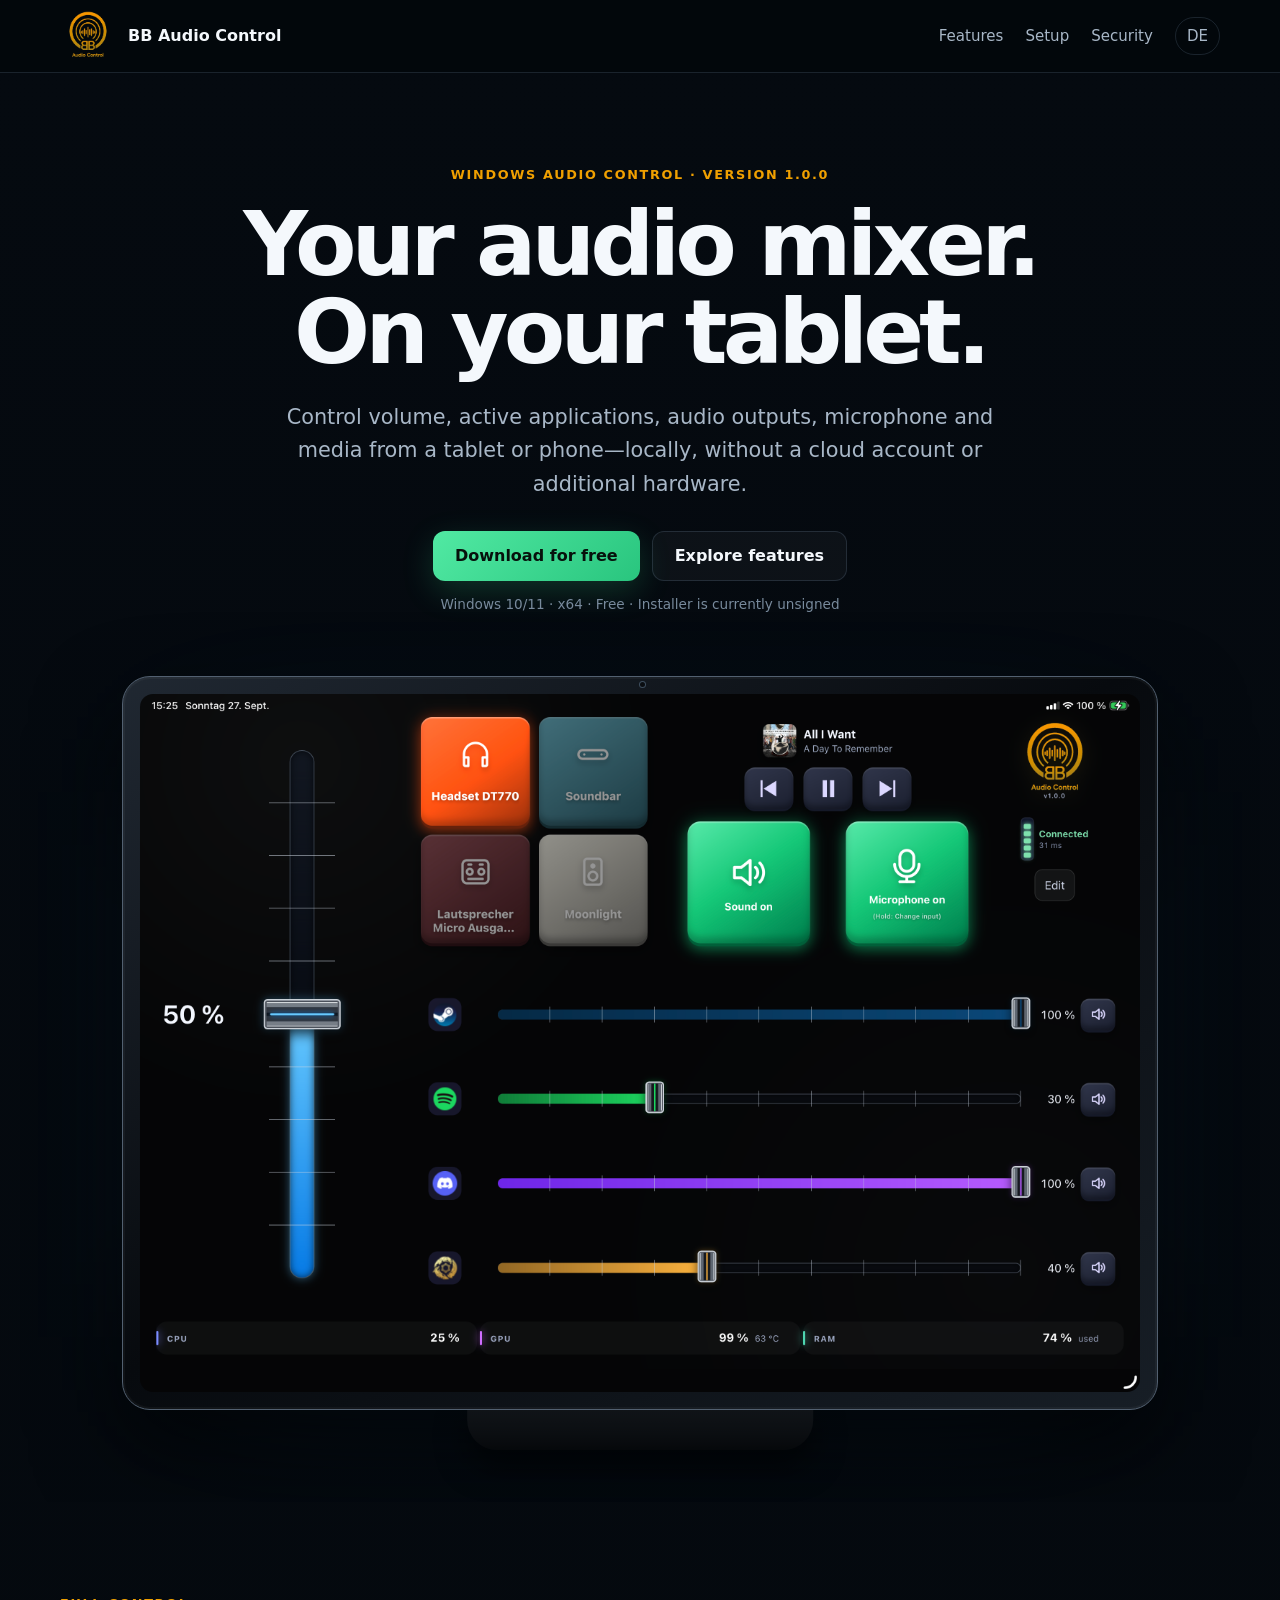
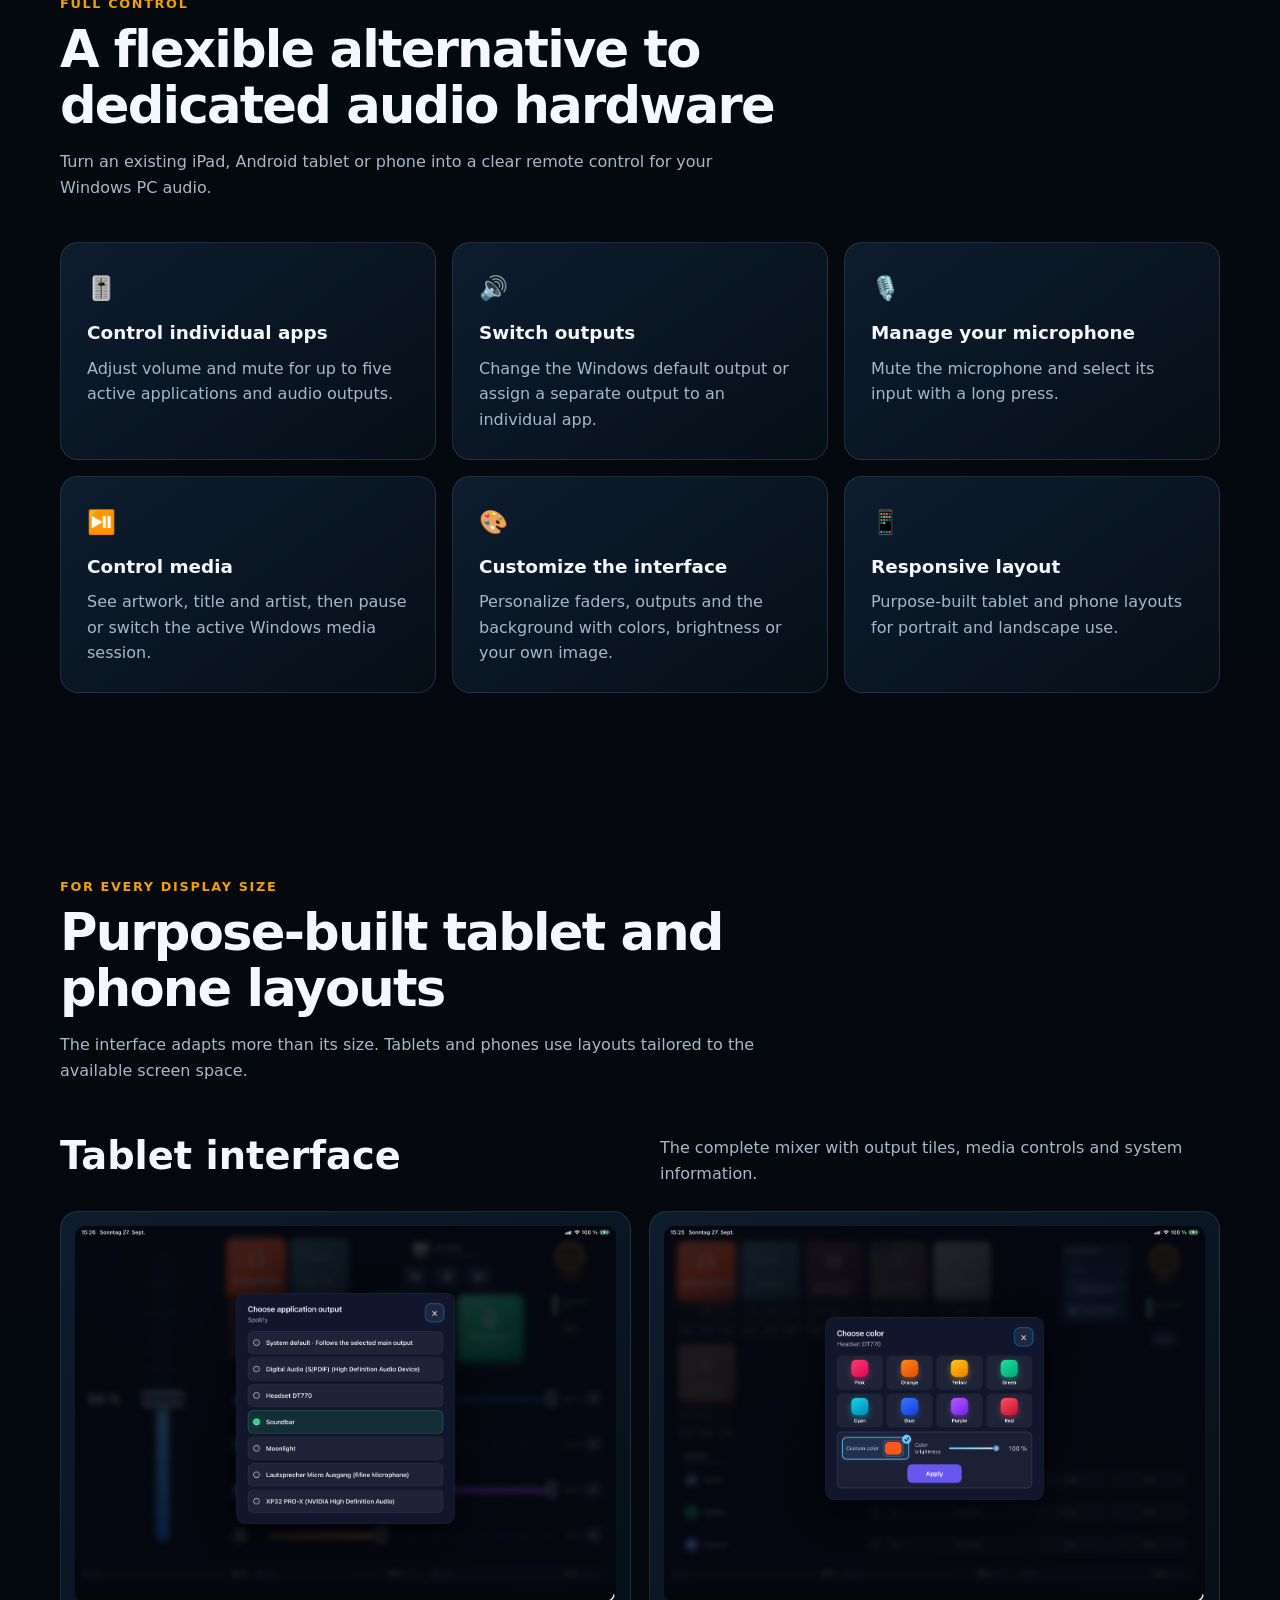
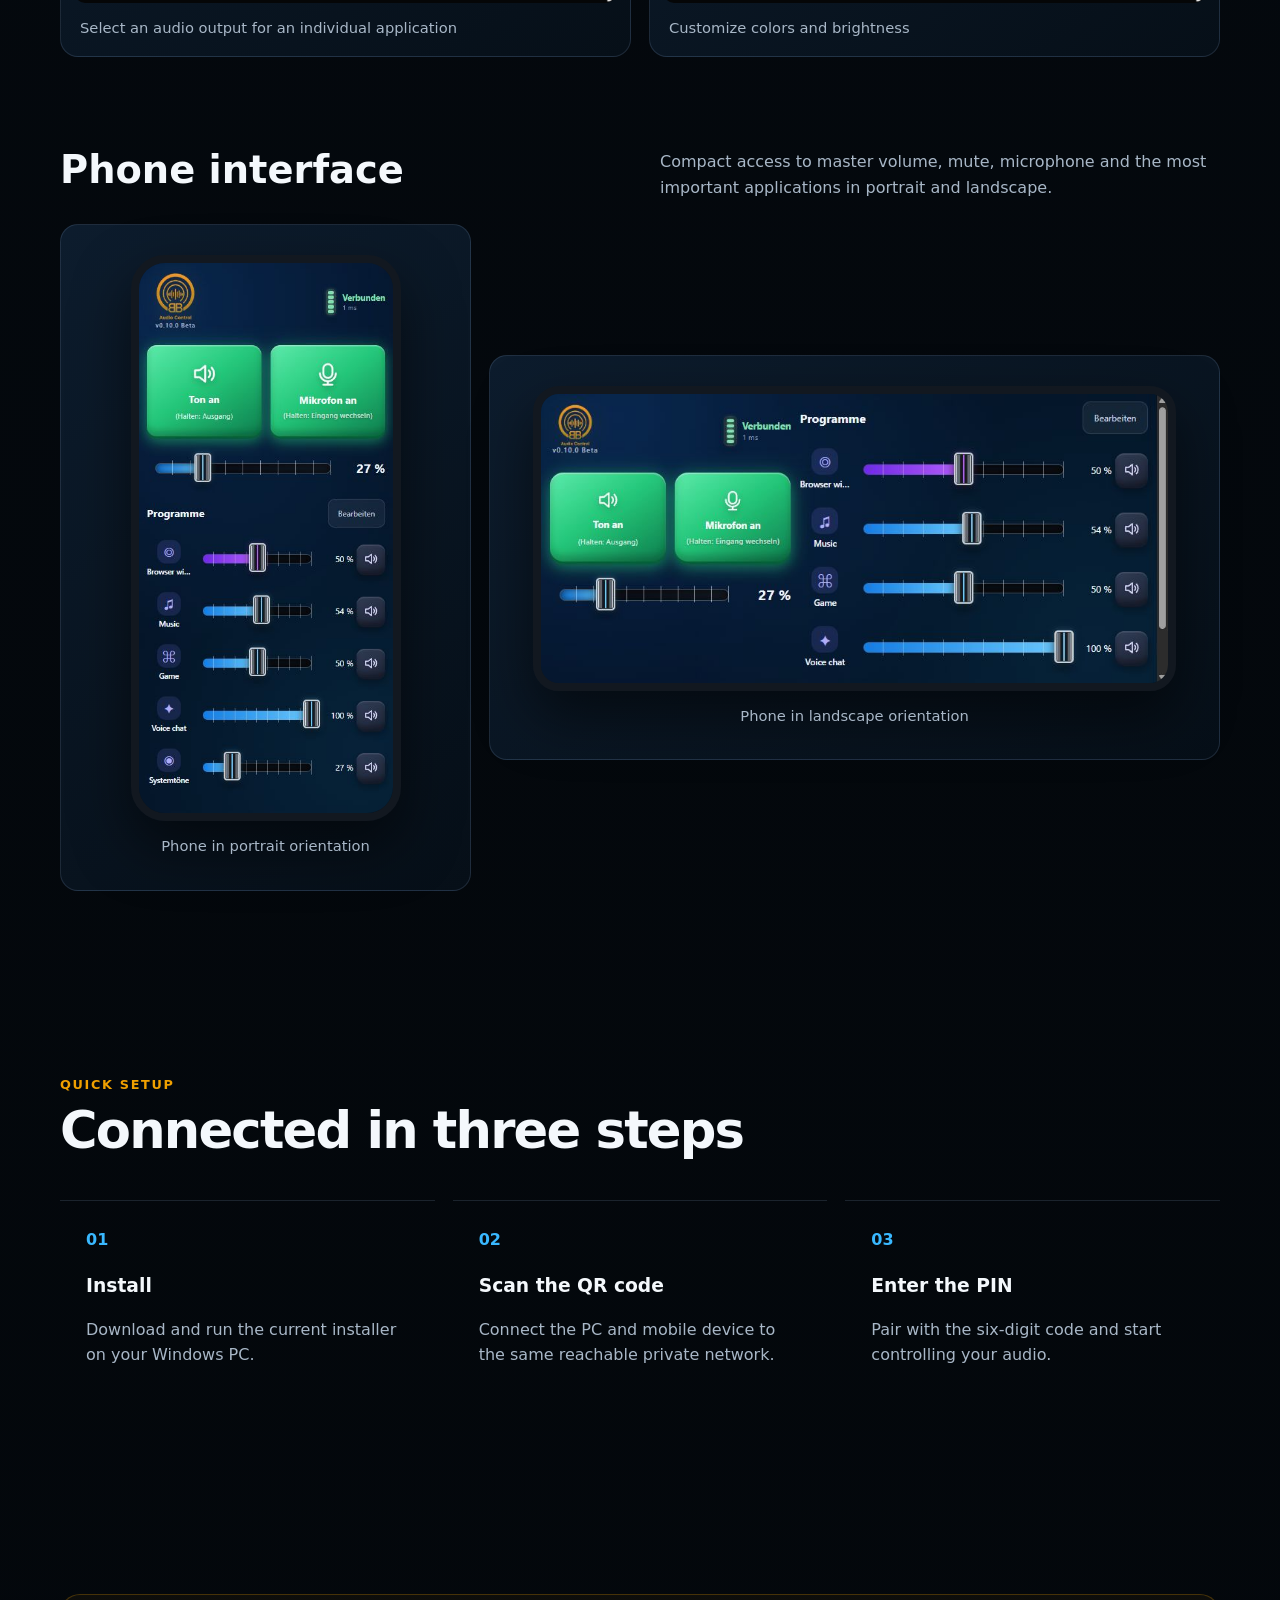
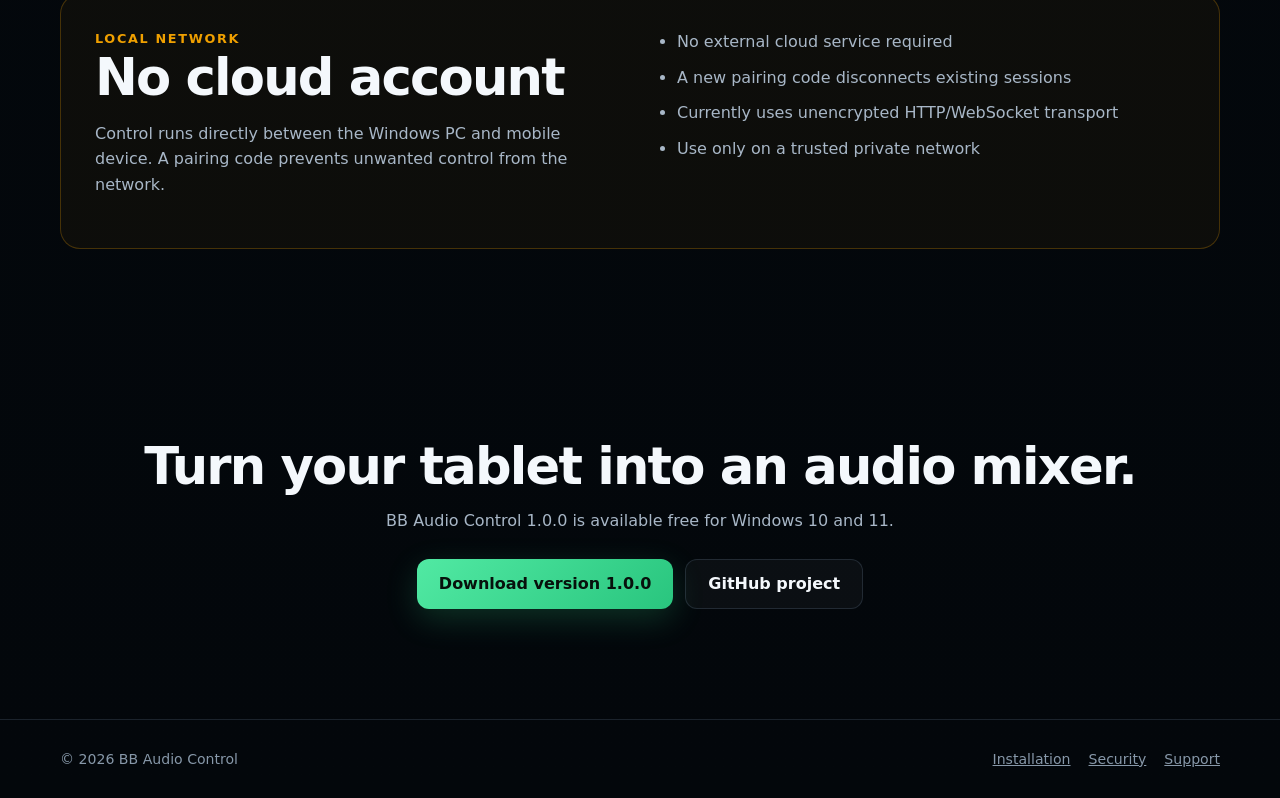
==== docs/en/index.html @ 9d0d14d2 "Add files via upload" ====
<!doctype html>
<html lang="en">
<head>
  <meta charset="utf-8"><meta name="viewport" content="width=device-width, initial-scale=1">
  <title>BB Audio Control – Windows Audio Mixer for Tablet & Phone</title>
  <meta name="description" content="Turn a tablet or phone into a local Windows audio mixer. Control volume, apps, outputs, microphone and media without a cloud account.">
  <meta name="theme-color" content="#03070b"><link rel="canonical" href="https://macson17.github.io/BB-Audio-Control/en/">
  <link rel="alternate" hreflang="de" href="https://macson17.github.io/BB-Audio-Control/"><link rel="alternate" hreflang="en" href="https://macson17.github.io/BB-Audio-Control/en/">
  <link rel="stylesheet" href="../styles.css"><link rel="icon" href="../assets/logo.png">
  <meta property="og:title" content="BB Audio Control"><meta property="og:description" content="Your Windows audio mixer on a tablet or phone."><meta property="og:type" content="website"><meta property="og:url" content="https://macson17.github.io/BB-Audio-Control/en/"><meta property="og:image" content="https://macson17.github.io/BB-Audio-Control/assets/dashboard.png">
  <script type="application/ld+json">{"@context":"https://schema.org","@type":"SoftwareApplication","name":"BB Audio Control","applicationCategory":"MultimediaApplication","operatingSystem":"Windows 10, Windows 11","softwareVersion":"1.0.0","downloadUrl":"https://github.com/macson17/BB-Audio-Control/releases/tag/v1.0.0","description":"Local Windows audio mixer for tablets and smartphones.","offers":{"@type":"Offer","price":"0","priceCurrency":"EUR"}}</script>
</head>
<body>
  <header class="site-header"><div class="wrap nav"><a class="brand" href="#top"><img src="../assets/logo.png" alt=""><span>BB Audio Control</span></a><nav class="nav-links" aria-label="Main navigation"><a href="#features">Features</a><a href="#start">Setup</a><a href="#security">Security</a><a href="../" class="language" lang="de">DE</a></nav></div></header>
  <main id="top">
    <section class="hero"><div class="wrap"><div class="eyebrow">Windows Audio Control · Version 1.0.0</div><h1>Your audio mixer. On your tablet.</h1><p class="lead">Control volume, active applications, audio outputs, microphone and media from a tablet or phone—locally, without a cloud account or additional hardware.</p><div class="actions"><a class="button button-primary" href="https://github.com/macson17/BB-Audio-Control/releases/tag/v1.0.0">Download for free</a><a class="button button-secondary" href="#features">Explore features</a></div><p class="microcopy">Windows 10/11 · x64 · Free · Installer is currently unsigned</p><div class="hero-shot"><div class="tablet-frame"><img src="../assets/dashboard.png" alt="BB Audio Control dashboard on a tablet" width="2778" height="1940"></div><div class="tablet-stand" aria-hidden="true"></div></div></div></section>
    <section class="section" id="features"><div class="wrap"><div class="section-head"><div class="eyebrow">Full control</div><h2>A flexible alternative to dedicated audio hardware</h2><p>Turn an existing iPad, Android tablet or phone into a clear remote control for your Windows PC audio.</p></div><div class="grid">
      <article class="card"><div class="icon">🎚️</div><h3>Control individual apps</h3><p>Adjust volume and mute for up to five active applications and audio outputs.</p></article><article class="card"><div class="icon">🔊</div><h3>Switch outputs</h3><p>Change the Windows default output or assign a separate output to an individual app.</p></article><article class="card"><div class="icon">🎙️</div><h3>Manage your microphone</h3><p>Mute the microphone and select its input with a long press.</p></article><article class="card"><div class="icon">⏯️</div><h3>Control media</h3><p>See artwork, title and artist, then pause or switch the active Windows media session.</p></article><article class="card"><div class="icon">🎨</div><h3>Customize the interface</h3><p>Personalize faders, outputs and the background with colors, brightness or your own image.</p></article><article class="card"><div class="icon">📱</div><h3>Responsive layout</h3><p>Purpose-built tablet and phone layouts for portrait and landscape use.</p></article>
    </div></div></section>
    <section class="section" id="views"><div class="wrap"><div class="section-head"><div class="eyebrow">For every display size</div><h2>Purpose-built tablet and phone layouts</h2><p>The interface adapts more than its size. Tablets and phones use layouts tailored to the available screen space.</p></div><div class="device-section"><div class="device-heading"><h3>Tablet interface</h3><p>The complete mixer with output tiles, media controls and system information.</p></div><div class="device-gallery"><figure class="device-card"><img src="../assets/app-output.png" alt="Select an application audio output in the tablet interface" loading="lazy"><figcaption>Select an audio output for an individual application</figcaption></figure><figure class="device-card"><img src="../assets/color-picker.png" alt="Customize colors in the tablet interface" loading="lazy"><figcaption>Customize colors and brightness</figcaption></figure></div></div><div class="device-section"><div class="device-heading"><h3>Phone interface</h3><p>Compact access to master volume, mute, microphone and the most important applications in portrait and landscape.</p></div><div class="device-gallery phone-gallery"><figure class="device-card phone-device"><img src="../assets/phone.png" alt="BB Audio Control on a phone in portrait orientation" loading="lazy"><figcaption>Phone in portrait orientation</figcaption></figure><figure class="device-card phone-device landscape"><img src="../assets/phone-landscape.png" alt="BB Audio Control on a phone in landscape orientation" loading="lazy"><figcaption>Phone in landscape orientation</figcaption></figure></div></div></div></section>
    <section class="section" id="start"><div class="wrap"><div class="section-head"><div class="eyebrow">Quick setup</div><h2>Connected in three steps</h2></div><div class="steps"><article class="step"><h3>Install</h3><p>Download and run the current installer on your Windows PC.</p></article><article class="step"><h3>Scan the QR code</h3><p>Connect the PC and mobile device to the same reachable private network.</p></article><article class="step"><h3>Enter the PIN</h3><p>Pair with the six-digit code and start controlling your audio.</p></article></div></div></section>
    <section class="section" id="security"><div class="wrap security"><div><div class="eyebrow">Local network</div><h2>No cloud account</h2><p>Control runs directly between the Windows PC and mobile device. A pairing code prevents unwanted control from the network.</p></div><ul><li>No external cloud service required</li><li>A new pairing code disconnects existing sessions</li><li>Currently uses unencrypted HTTP/WebSocket transport</li><li>Use only on a trusted private network</li></ul></div></section>
    <section class="cta"><div class="wrap"><h2>Turn your tablet into an audio mixer.</h2><p>BB Audio Control 1.0.0 is available free for Windows 10 and 11.</p><div class="actions"><a class="button button-primary" href="https://github.com/macson17/BB-Audio-Control/releases/tag/v1.0.0">Download version 1.0.0</a><a class="button button-secondary" href="https://github.com/macson17/BB-Audio-Control">GitHub project</a></div></div></section>
  </main>
  <footer><div class="wrap footer-row"><span>© 2026 BB Audio Control</span><div class="footer-links"><a href="https://github.com/macson17/BB-Audio-Control/blob/main/README-Installation.md">Installation</a><a href="https://github.com/macson17/BB-Audio-Control/blob/main/SECURITY.md">Security</a><a href="https://github.com/macson17/BB-Audio-Control/issues">Support</a></div></div></footer>
</body></html>
---- docs/styles.css ----
:root {
  color-scheme: dark;
  --bg: #03070b;
  --surface: #09131f;
  --surface-2: #0d1b2c;
  --line: rgba(148, 181, 214, .16);
  --text: #f4f8fc;
  --muted: #a8b7c7;
  --gold: #f0a000;
  --blue: #39b8ff;
  --green: #35d88c;
  --max: 1160px;
}

* { box-sizing: border-box; }
html { scroll-behavior: smooth; }
body {
  margin: 0;
  font-family: Inter, ui-sans-serif, system-ui, -apple-system, BlinkMacSystemFont, "Segoe UI", sans-serif;
  background:
    radial-gradient(circle at 50% -10%, rgba(24, 112, 178, .22), transparent 38rem),
    linear-gradient(180deg, #050a10 0%, var(--bg) 100%);
  color: var(--text);
  line-height: 1.6;
}
a { color: inherit; }
img { display: block; max-width: 100%; }
.wrap { width: min(var(--max), calc(100% - 40px)); margin: auto; }

.site-header {
  position: sticky;
  top: 0;
  z-index: 10;
  border-bottom: 1px solid var(--line);
  background: rgba(3, 7, 11, .86);
  backdrop-filter: blur(18px);
}
.nav { min-height: 72px; display: flex; align-items: center; justify-content: space-between; gap: 24px; }
.brand { display: inline-flex; align-items: center; gap: 12px; text-decoration: none; font-weight: 800; }
.brand img { width: 56px; height: 56px; object-fit: contain; }
.nav-links { display: flex; align-items: center; gap: 22px; }
.nav-links a { color: var(--muted); text-decoration: none; font-size: .94rem; }
.nav-links a:hover { color: var(--text); }
.language { border: 1px solid var(--line); border-radius: 999px; padding: 6px 11px; }

.hero { padding: 92px 0 48px; text-align: center; overflow: hidden; }
.eyebrow { color: var(--gold); font-size: .8rem; font-weight: 800; letter-spacing: .13em; text-transform: uppercase; }
h1 { max-width: 900px; margin: 16px auto; font-size: clamp(2.7rem, 7vw, 5.8rem); line-height: .98; letter-spacing: -.055em; }
.lead { max-width: 760px; margin: 24px auto 30px; color: var(--muted); font-size: clamp(1.08rem, 2vw, 1.3rem); }
.actions { display: flex; justify-content: center; flex-wrap: wrap; gap: 12px; }
.button { display: inline-flex; align-items: center; justify-content: center; min-height: 50px; padding: 0 22px; border-radius: 12px; text-decoration: none; font-weight: 750; }
.button-primary { color: #07110c; background: linear-gradient(135deg, #51e9a3, #29c57e); box-shadow: 0 10px 32px rgba(53, 216, 140, .2); }
.button-secondary { border: 1px solid var(--line); background: rgba(255,255,255,.035); }
.microcopy { margin: 13px 0 0; color: #788a9c; font-size: .85rem; }

.hero-shot { position: relative; margin: 60px auto 0; max-width: 1080px; padding: 0 22px 44px; }
.hero-shot::before { content: ""; position: absolute; inset: 15% 10%; background: rgba(32, 157, 255, .24); filter: blur(80px); }
.tablet-frame {
  position: relative;
  z-index: 1;
  padding: 17px;
  border: 1px solid #526070;
  border-radius: 28px;
  background: linear-gradient(145deg, #202832, #070a0e 48%, #171e26);
  box-shadow: 0 38px 85px rgba(0,0,0,.62), inset 0 0 0 2px rgba(255,255,255,.035);
}
.tablet-frame::before {
  content: "";
  position: absolute;
  top: 5px;
  left: 50%;
  width: 5px;
  height: 5px;
  border-radius: 50%;
  background: #0a0d11;
  box-shadow: 0 0 0 1px rgba(104,130,155,.5);
}
.tablet-frame img { width: 100%; height: auto; border-radius: 13px; }
.tablet-stand {
  position: absolute;
  z-index: 0;
  left: 50%;
  bottom: 4px;
  width: 32%;
  height: 48px;
  transform: translateX(-50%);
  border-radius: 8px 8px 30px 30px;
  background: linear-gradient(180deg, #252d36, #090c10);
  box-shadow: 0 18px 30px rgba(0,0,0,.5);
}

.section { padding: 92px 0; }
.section-head { max-width: 720px; margin-bottom: 42px; }
h2 { margin: 8px 0 14px; font-size: clamp(2rem, 4vw, 3.3rem); line-height: 1.08; letter-spacing: -.035em; }
.section-head p, .card p, .security p, .steps p { color: var(--muted); }
.grid { display: grid; grid-template-columns: repeat(3, 1fr); gap: 16px; }
.card { padding: 26px; border: 1px solid var(--line); border-radius: 18px; background: linear-gradient(145deg, rgba(15,32,52,.85), rgba(7,16,26,.88)); }
.card h3 { margin: 12px 0 8px; font-size: 1.15rem; }
.card p { margin: 0; }
.icon { font-size: 1.45rem; }

.device-section + .device-section { margin-top: 82px; }
.device-heading { display: flex; align-items: end; justify-content: space-between; gap: 24px; margin-bottom: 24px; }
.device-heading h3 { margin: 0; font-size: clamp(1.6rem, 3vw, 2.4rem); }
.device-heading p { max-width: 560px; margin: 0; color: var(--muted); }
.device-gallery { display: grid; grid-template-columns: repeat(2, 1fr); gap: 18px; }
.device-card { margin: 0; padding: 14px; border: 1px solid var(--line); border-radius: 18px; background: linear-gradient(145deg, rgba(15,32,52,.85), rgba(7,16,26,.88)); }
.device-card img { width: 100%; height: auto; border-radius: 10px; }
.device-card figcaption { padding: 13px 5px 2px; color: var(--muted); font-size: .92rem; }
.phone-gallery { grid-template-columns: .72fr 1.28fr; align-items: center; }
.phone-device { display: grid; place-items: center; min-height: 500px; padding: 30px; }
.phone-device img { width: min(270px, 82%); border: 8px solid #121820; border-radius: 34px; box-shadow: 0 25px 55px rgba(0,0,0,.5); }
.phone-device.landscape { min-height: 330px; }
.phone-device.landscape img { width: min(690px, 96%); border-radius: 26px; }

.steps { counter-reset: steps; display: grid; grid-template-columns: repeat(3,1fr); gap: 18px; }
.step { counter-increment: steps; padding: 26px; border-top: 1px solid var(--line); }
.step::before { content: "0" counter(steps); display: block; color: var(--blue); font-weight: 800; margin-bottom: 18px; }
.step h3 { margin: 0 0 8px; }

.security { display: grid; grid-template-columns: 1fr 1fr; gap: 34px; padding: 34px; border: 1px solid rgba(240,160,0,.25); border-radius: 20px; background: rgba(240,160,0,.045); }
.security h2 { margin-top: 0; }
.security ul { margin: 0; padding-left: 20px; color: var(--muted); }
.security li + li { margin-top: 10px; }

.cta { text-align: center; padding: 90px 0 110px; }
.cta p { color: var(--muted); margin: 0 auto 25px; }
footer { border-top: 1px solid var(--line); padding: 28px 0; color: #8798a9; font-size: .88rem; }
.footer-row { display: flex; justify-content: space-between; gap: 20px; flex-wrap: wrap; }
.footer-links { display: flex; gap: 18px; flex-wrap: wrap; }

@media (max-width: 820px) {
  .nav-links a:not(.language) { display: none; }
  .hero { padding-top: 65px; }
  .grid { grid-template-columns: 1fr 1fr; }
  .device-heading { align-items: start; flex-direction: column; }
  .device-gallery, .phone-gallery { grid-template-columns: 1fr; }
  .phone-device { min-height: auto; }
  .steps, .security { grid-template-columns: 1fr; }
}
@media (max-width: 560px) {
  .wrap { width: min(100% - 24px, var(--max)); }
  .brand span { display: none; }
  h1 { font-size: clamp(2.5rem, 14vw, 4rem); }
  .hero { padding-top: 52px; }
  .hero-shot { margin-top: 42px; }
  .hero-shot { padding-inline: 0; }
  .tablet-frame { padding: 8px; border-radius: 15px; }
  .tablet-frame img { border-radius: 7px; }
  .tablet-stand { height: 32px; }
  .section { padding: 68px 0; }
  .grid { grid-template-columns: 1fr; }
  .security { padding: 24px; }
}
@media (prefers-reduced-motion: reduce) { html { scroll-behavior: auto; } }
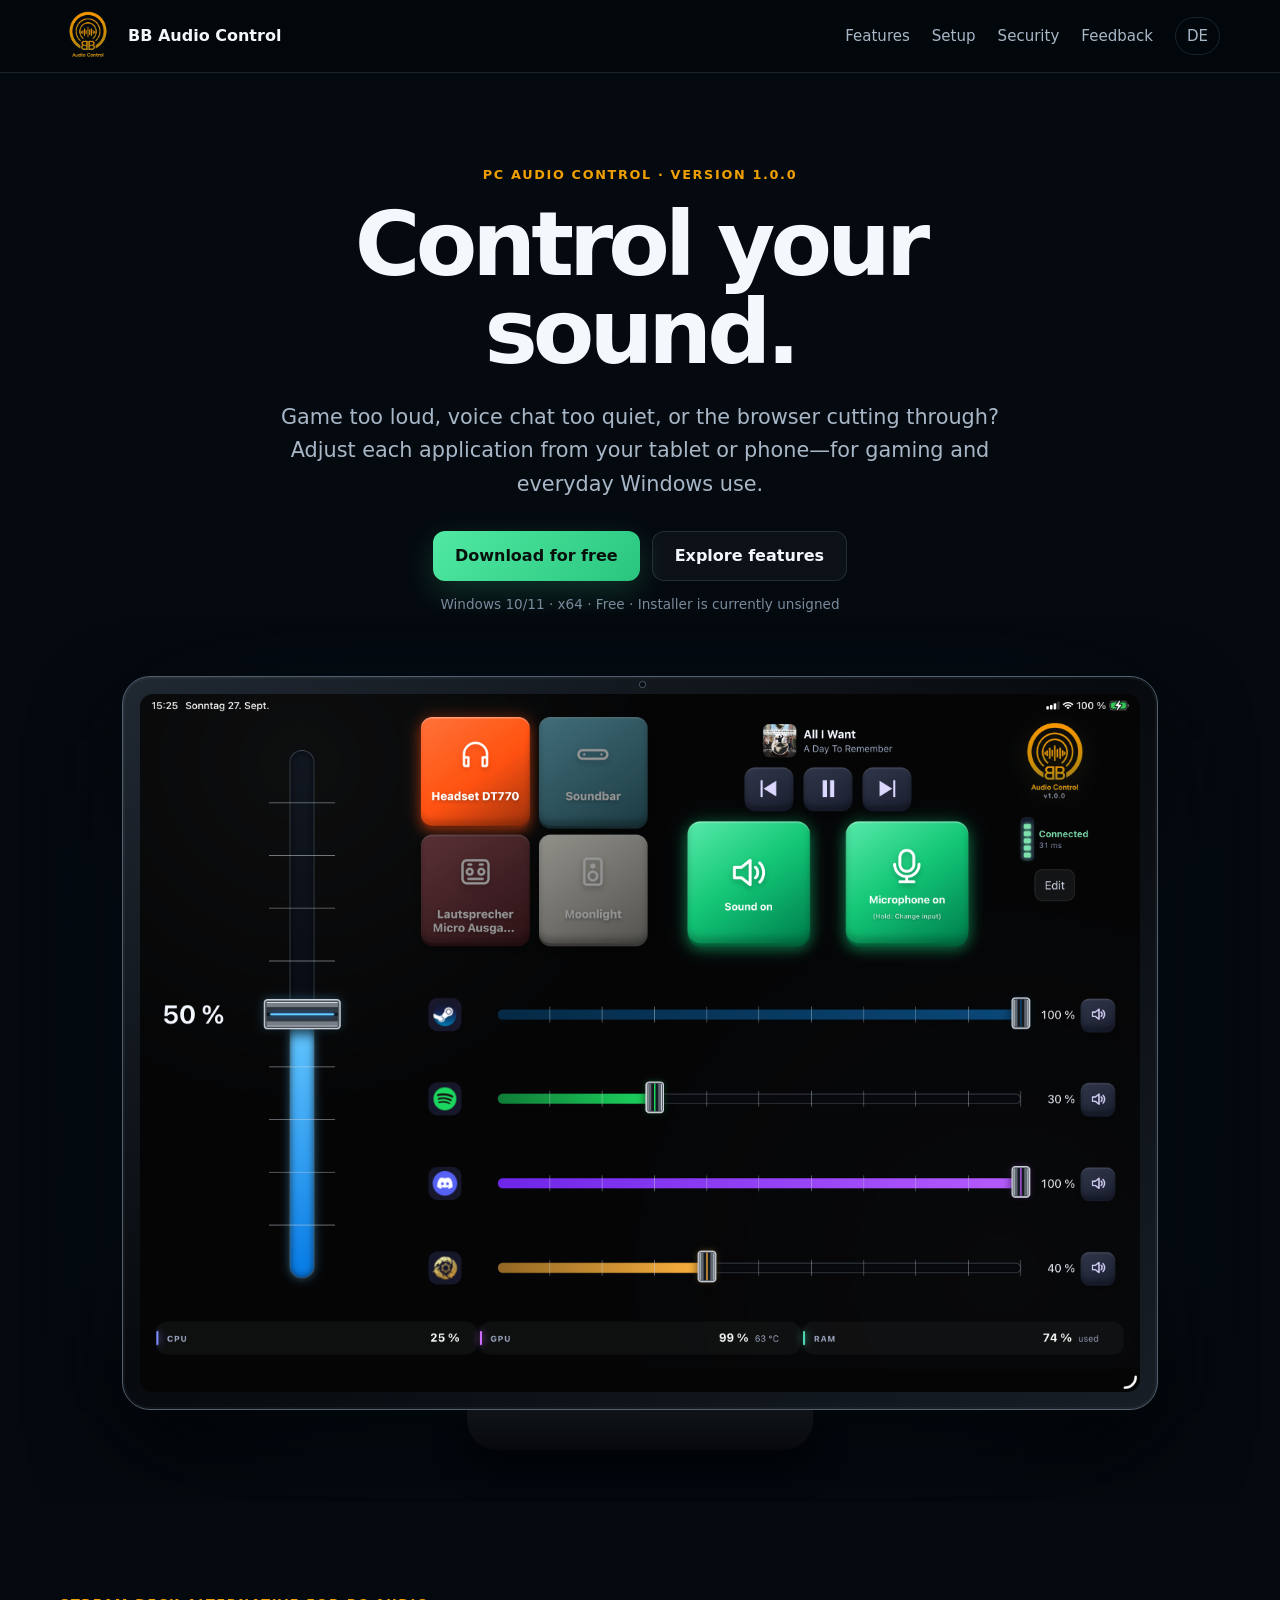
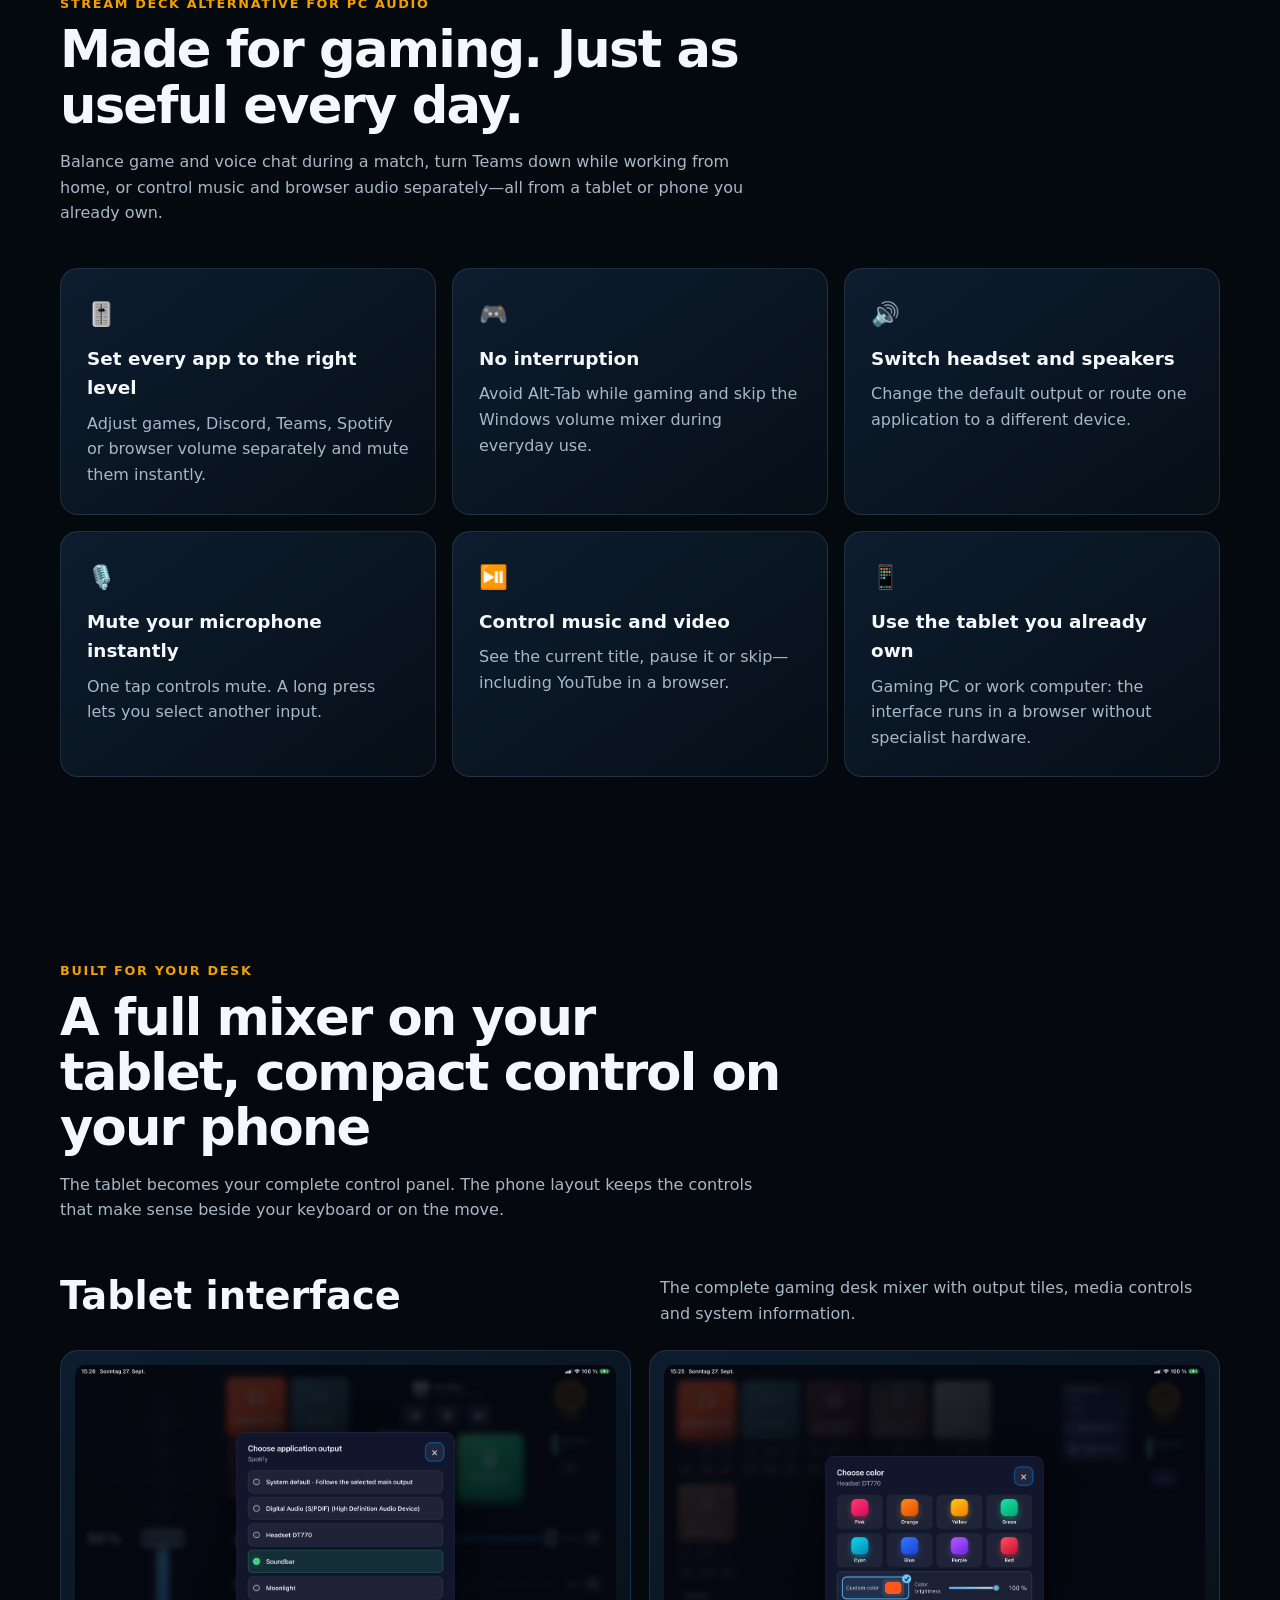
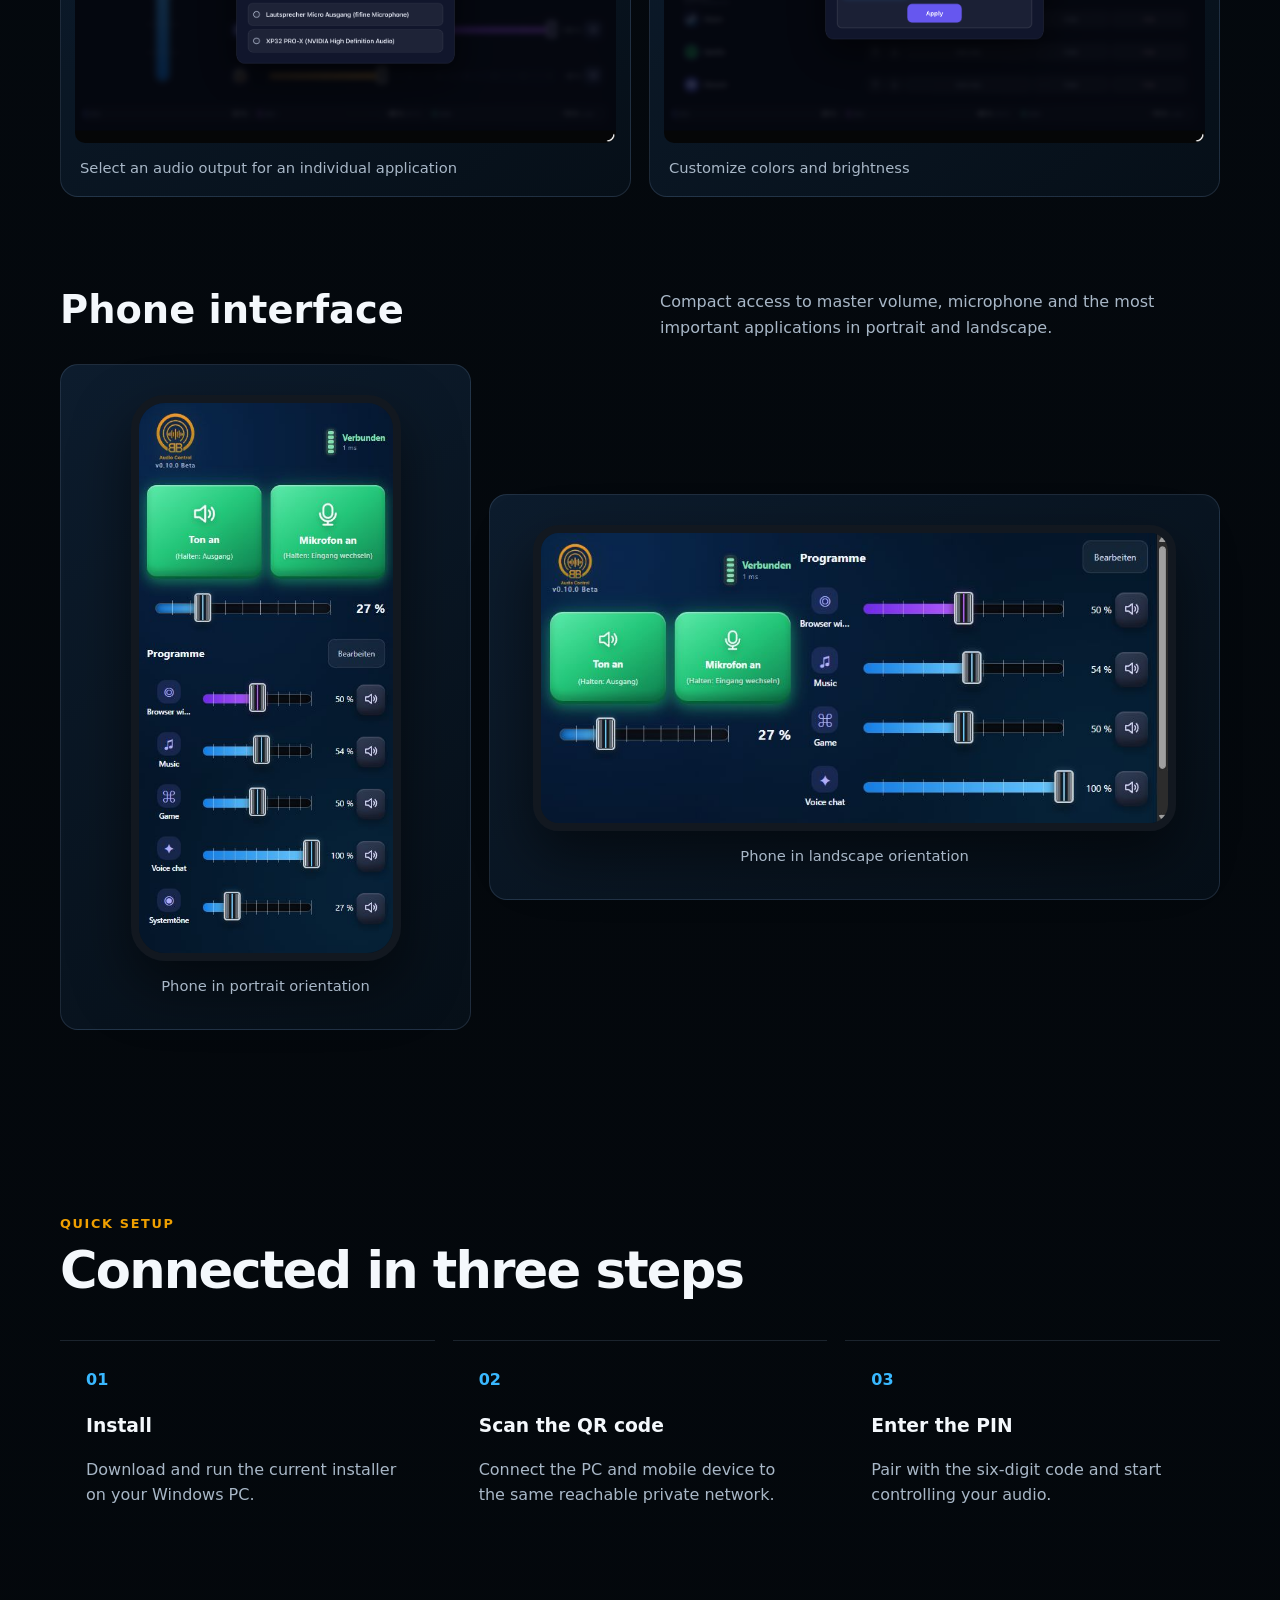
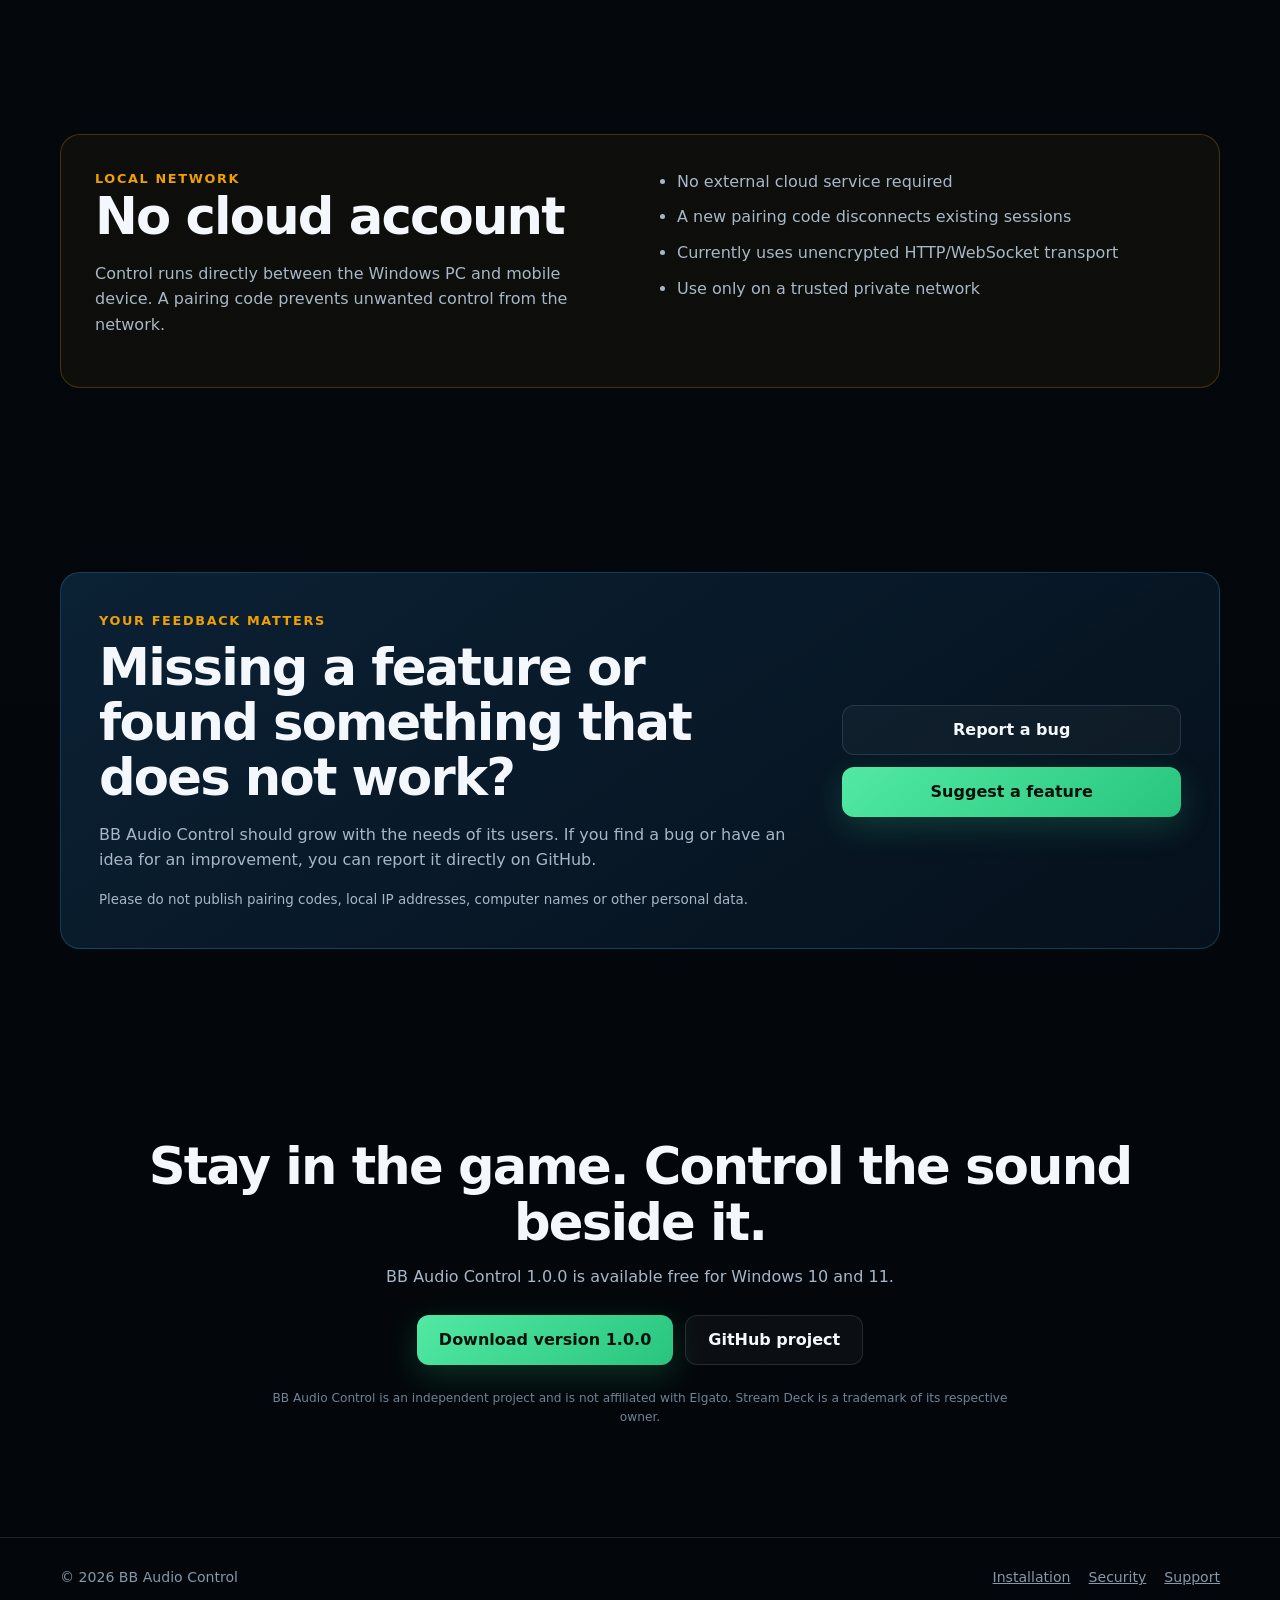
==== commit 189f887e: "Add files via upload" ====
--- a/docs/en/index.html
+++ b/docs/en/index.html
@@ -2,25 +2,27 @@
 <html lang="en">
 <head>
   <meta charset="utf-8"><meta name="viewport" content="width=device-width, initial-scale=1">
-  <title>BB Audio Control – Windows Audio Mixer for Tablet & Phone</title>
-  <meta name="description" content="Turn a tablet or phone into a local Windows audio mixer. Control volume, apps, outputs, microphone and media without a cloud account.">
+  <title>BB Audio Control – Stream Deck Alternative for PC Audio</title>
+  <meta name="description" content="Control apps, games, voice chat, music and browser audio from a tablet or phone—a Stream Deck alternative for gaming and everyday Windows use.">
   <meta name="theme-color" content="#03070b"><link rel="canonical" href="https://macson17.github.io/BB-Audio-Control/en/">
   <link rel="alternate" hreflang="de" href="https://macson17.github.io/BB-Audio-Control/"><link rel="alternate" hreflang="en" href="https://macson17.github.io/BB-Audio-Control/en/">
   <link rel="stylesheet" href="../styles.css"><link rel="icon" href="../assets/logo.png">
-  <meta property="og:title" content="BB Audio Control"><meta property="og:description" content="Your Windows audio mixer on a tablet or phone."><meta property="og:type" content="website"><meta property="og:url" content="https://macson17.github.io/BB-Audio-Control/en/"><meta property="og:image" content="https://macson17.github.io/BB-Audio-Control/assets/dashboard.png">
+  <meta property="og:title" content="BB Audio Control"><meta property="og:description" content="A Stream Deck alternative for PC audio—useful for gaming, working from home and everyday Windows use."><meta property="og:type" content="website"><meta property="og:url" content="https://macson17.github.io/BB-Audio-Control/en/"><meta property="og:image" content="https://macson17.github.io/BB-Audio-Control/assets/dashboard.png">
   <script type="application/ld+json">{"@context":"https://schema.org","@type":"SoftwareApplication","name":"BB Audio Control","applicationCategory":"MultimediaApplication","operatingSystem":"Windows 10, Windows 11","softwareVersion":"1.0.0","downloadUrl":"https://github.com/macson17/BB-Audio-Control/releases/tag/v1.0.0","description":"Local Windows audio mixer for tablets and smartphones.","offers":{"@type":"Offer","price":"0","priceCurrency":"EUR"}}</script>
 </head>
 <body>
-  <header class="site-header"><div class="wrap nav"><a class="brand" href="#top"><img src="../assets/logo.png" alt=""><span>BB Audio Control</span></a><nav class="nav-links" aria-label="Main navigation"><a href="#features">Features</a><a href="#start">Setup</a><a href="#security">Security</a><a href="../" class="language" lang="de">DE</a></nav></div></header>
+  <header class="site-header"><div class="wrap nav"><a class="brand" href="#top"><img src="../assets/logo.png" alt=""><span>BB Audio Control</span></a><nav class="nav-links" aria-label="Main navigation"><a href="#features">Features</a><a href="#start">Setup</a><a href="#security">Security</a><a href="#feedback">Feedback</a><a href="../" class="language" lang="de">DE</a></nav></div></header>
   <main id="top">
-    <section class="hero"><div class="wrap"><div class="eyebrow">Windows Audio Control · Version 1.0.0</div><h1>Your audio mixer. On your tablet.</h1><p class="lead">Control volume, active applications, audio outputs, microphone and media from a tablet or phone—locally, without a cloud account or additional hardware.</p><div class="actions"><a class="button button-primary" href="https://github.com/macson17/BB-Audio-Control/releases/tag/v1.0.0">Download for free</a><a class="button button-secondary" href="#features">Explore features</a></div><p class="microcopy">Windows 10/11 · x64 · Free · Installer is currently unsigned</p><div class="hero-shot"><div class="tablet-frame"><img src="../assets/dashboard.png" alt="BB Audio Control dashboard on a tablet" width="2778" height="1940"></div><div class="tablet-stand" aria-hidden="true"></div></div></div></section>
-    <section class="section" id="features"><div class="wrap"><div class="section-head"><div class="eyebrow">Full control</div><h2>A flexible alternative to dedicated audio hardware</h2><p>Turn an existing iPad, Android tablet or phone into a clear remote control for your Windows PC audio.</p></div><div class="grid">
-      <article class="card"><div class="icon">🎚️</div><h3>Control individual apps</h3><p>Adjust volume and mute for up to five active applications and audio outputs.</p></article><article class="card"><div class="icon">🔊</div><h3>Switch outputs</h3><p>Change the Windows default output or assign a separate output to an individual app.</p></article><article class="card"><div class="icon">🎙️</div><h3>Manage your microphone</h3><p>Mute the microphone and select its input with a long press.</p></article><article class="card"><div class="icon">⏯️</div><h3>Control media</h3><p>See artwork, title and artist, then pause or switch the active Windows media session.</p></article><article class="card"><div class="icon">🎨</div><h3>Customize the interface</h3><p>Personalize faders, outputs and the background with colors, brightness or your own image.</p></article><article class="card"><div class="icon">📱</div><h3>Responsive layout</h3><p>Purpose-built tablet and phone layouts for portrait and landscape use.</p></article>
+    <section class="hero"><div class="wrap"><div class="eyebrow">PC audio control · Version 1.0.0</div><h1>Control your sound.</h1><p class="lead">Game too loud, voice chat too quiet, or the browser cutting through? Adjust each application from your tablet or phone—for gaming and everyday Windows use.</p><div class="actions"><a class="button button-primary" href="https://github.com/macson17/BB-Audio-Control/releases/tag/v1.0.0">Download for free</a><a class="button button-secondary" href="#features">Explore features</a></div><p class="microcopy">Windows 10/11 · x64 · Free · Installer is currently unsigned</p><div class="hero-shot"><div class="tablet-frame"><img src="../assets/dashboard.png" alt="BB Audio Control dashboard on a tablet" width="2778" height="1940"></div><div class="tablet-stand" aria-hidden="true"></div></div></div></section>
+    <section class="section" id="features"><div class="wrap"><div class="section-head"><div class="eyebrow">Stream Deck alternative for PC audio</div><h2>Made for gaming. Just as useful every day.</h2><p>Balance game and voice chat during a match, turn Teams down while working from home, or control music and browser audio separately—all from a tablet or phone you already own.</p></div><div class="grid">
+      <article class="card"><div class="icon">🎚️</div><h3>Set every app to the right level</h3><p>Adjust games, Discord, Teams, Spotify or browser volume separately and mute them instantly.</p></article><article class="card"><div class="icon">🎮</div><h3>No interruption</h3><p>Avoid Alt-Tab while gaming and skip the Windows volume mixer during everyday use.</p></article><article class="card"><div class="icon">🔊</div><h3>Switch headset and speakers</h3><p>Change the default output or route one application to a different device.</p></article><article class="card"><div class="icon">🎙️</div><h3>Mute your microphone instantly</h3><p>One tap controls mute. A long press lets you select another input.</p></article><article class="card"><div class="icon">⏯️</div><h3>Control music and video</h3><p>See the current title, pause it or skip—including YouTube in a browser.</p></article><article class="card"><div class="icon">📱</div><h3>Use the tablet you already own</h3><p>Gaming PC or work computer: the interface runs in a browser without specialist hardware.</p></article>
     </div></div></section>
-    <section class="section" id="views"><div class="wrap"><div class="section-head"><div class="eyebrow">For every display size</div><h2>Purpose-built tablet and phone layouts</h2><p>The interface adapts more than its size. Tablets and phones use layouts tailored to the available screen space.</p></div><div class="device-section"><div class="device-heading"><h3>Tablet interface</h3><p>The complete mixer with output tiles, media controls and system information.</p></div><div class="device-gallery"><figure class="device-card"><img src="../assets/app-output.png" alt="Select an application audio output in the tablet interface" loading="lazy"><figcaption>Select an audio output for an individual application</figcaption></figure><figure class="device-card"><img src="../assets/color-picker.png" alt="Customize colors in the tablet interface" loading="lazy"><figcaption>Customize colors and brightness</figcaption></figure></div></div><div class="device-section"><div class="device-heading"><h3>Phone interface</h3><p>Compact access to master volume, mute, microphone and the most important applications in portrait and landscape.</p></div><div class="device-gallery phone-gallery"><figure class="device-card phone-device"><img src="../assets/phone.png" alt="BB Audio Control on a phone in portrait orientation" loading="lazy"><figcaption>Phone in portrait orientation</figcaption></figure><figure class="device-card phone-device landscape"><img src="../assets/phone-landscape.png" alt="BB Audio Control on a phone in landscape orientation" loading="lazy"><figcaption>Phone in landscape orientation</figcaption></figure></div></div></div></section>
+    <section class="section" id="views"><div class="wrap"><div class="section-head"><div class="eyebrow">Built for your desk</div><h2>A full mixer on your tablet, compact control on your phone</h2><p>The tablet becomes your complete control panel. The phone layout keeps the controls that make sense beside your keyboard or on the move.</p></div><div class="device-section"><div class="device-heading"><h3>Tablet interface</h3><p>The complete gaming desk mixer with output tiles, media controls and system information.</p></div><div class="device-gallery"><figure class="device-card"><img src="../assets/app-output.png" alt="Select an application audio output in the tablet interface" loading="lazy"><figcaption>Select an audio output for an individual application</figcaption></figure><figure class="device-card"><img src="../assets/color-picker.png" alt="Customize colors in the tablet interface" loading="lazy"><figcaption>Customize colors and brightness</figcaption></figure></div></div><div class="device-section"><div class="device-heading"><h3>Phone interface</h3><p>Compact access to master volume, microphone and the most important applications in portrait and landscape.</p></div><div class="device-gallery phone-gallery"><figure class="device-card phone-device"><img src="../assets/phone.png" alt="BB Audio Control on a phone in portrait orientation" loading="lazy"><figcaption>Phone in portrait orientation</figcaption></figure><figure class="device-card phone-device landscape"><img src="../assets/phone-landscape.png" alt="BB Audio Control on a phone in landscape orientation" loading="lazy"><figcaption>Phone in landscape orientation</figcaption></figure></div></div></div></section>
     <section class="section" id="start"><div class="wrap"><div class="section-head"><div class="eyebrow">Quick setup</div><h2>Connected in three steps</h2></div><div class="steps"><article class="step"><h3>Install</h3><p>Download and run the current installer on your Windows PC.</p></article><article class="step"><h3>Scan the QR code</h3><p>Connect the PC and mobile device to the same reachable private network.</p></article><article class="step"><h3>Enter the PIN</h3><p>Pair with the six-digit code and start controlling your audio.</p></article></div></div></section>
     <section class="section" id="security"><div class="wrap security"><div><div class="eyebrow">Local network</div><h2>No cloud account</h2><p>Control runs directly between the Windows PC and mobile device. A pairing code prevents unwanted control from the network.</p></div><ul><li>No external cloud service required</li><li>A new pairing code disconnects existing sessions</li><li>Currently uses unencrypted HTTP/WebSocket transport</li><li>Use only on a trusted private network</li></ul></div></section>
-    <section class="cta"><div class="wrap"><h2>Turn your tablet into an audio mixer.</h2><p>BB Audio Control 1.0.0 is available free for Windows 10 and 11.</p><div class="actions"><a class="button button-primary" href="https://github.com/macson17/BB-Audio-Control/releases/tag/v1.0.0">Download version 1.0.0</a><a class="button button-secondary" href="https://github.com/macson17/BB-Audio-Control">GitHub project</a></div></div></section>
+    <section class="section" id="feedback"><div class="wrap feedback-panel"><div><div class="eyebrow">Your feedback matters</div><h2>Missing a feature or found something that does not work?</h2><p>BB Audio Control should grow with the needs of its users. If you find a bug or have an idea for an improvement, you can report it directly on GitHub.</p><p class="feedback-note">Please do not publish pairing codes, local IP addresses, computer names or other personal data.</p></div><div class="feedback-actions"><a class="button button-secondary" href="https://github.com/macson17/BB-Audio-Control/issues/new?template=bug_report.yml">Report a bug</a><a class="button button-primary" href="https://github.com/macson17/BB-Audio-Control/issues/new?template=feature_request.yml">Suggest a feature</a></div></div></section>
+
+    <section class="cta"><div class="wrap"><h2>Stay in the game. Control the sound beside it.</h2><p>BB Audio Control 1.0.0 is available free for Windows 10 and 11.</p><div class="actions"><a class="button button-primary" href="https://github.com/macson17/BB-Audio-Control/releases/tag/v1.0.0">Download version 1.0.0</a><a class="button button-secondary" href="https://github.com/macson17/BB-Audio-Control">GitHub project</a></div><p class="trademark-note">BB Audio Control is an independent project and is not affiliated with Elgato. Stream Deck is a trademark of its respective owner.</p></div></section>
   </main>
   <footer><div class="wrap footer-row"><span>© 2026 BB Audio Control</span><div class="footer-links"><a href="https://github.com/macson17/BB-Audio-Control/blob/main/README-Installation.md">Installation</a><a href="https://github.com/macson17/BB-Audio-Control/blob/main/SECURITY.md">Security</a><a href="https://github.com/macson17/BB-Audio-Control/issues">Support</a></div></div></footer>
 </body></html>
--- a/docs/styles.css
+++ b/docs/styles.css
@@ -123,8 +123,15 @@
 .security ul { margin: 0; padding-left: 20px; color: var(--muted); }
 .security li + li { margin-top: 10px; }
 
+.feedback-panel { display: grid; grid-template-columns: 1.35fr .65fr; gap: 40px; align-items: center; padding: 38px; border: 1px solid rgba(57,184,255,.24); border-radius: 20px; background: linear-gradient(145deg, rgba(13,38,61,.84), rgba(6,18,29,.9)); }
+.feedback-panel h2 { margin-top: 8px; }
+.feedback-panel p { color: var(--muted); }
+.feedback-note { margin-bottom: 0; font-size: .84rem; }
+.feedback-actions { display: grid; gap: 12px; }
+
 .cta { text-align: center; padding: 90px 0 110px; }
 .cta p { color: var(--muted); margin: 0 auto 25px; }
+.cta .trademark-note { max-width: 760px; margin-top: 24px; margin-bottom: 0; color: #708295; font-size: .76rem; }
 footer { border-top: 1px solid var(--line); padding: 28px 0; color: #8798a9; font-size: .88rem; }
 .footer-row { display: flex; justify-content: space-between; gap: 20px; flex-wrap: wrap; }
 .footer-links { display: flex; gap: 18px; flex-wrap: wrap; }
@@ -136,7 +143,7 @@
   .device-heading { align-items: start; flex-direction: column; }
   .device-gallery, .phone-gallery { grid-template-columns: 1fr; }
   .phone-device { min-height: auto; }
-  .steps, .security { grid-template-columns: 1fr; }
+  .steps, .security, .feedback-panel { grid-template-columns: 1fr; }
 }
 @media (max-width: 560px) {
   .wrap { width: min(100% - 24px, var(--max)); }
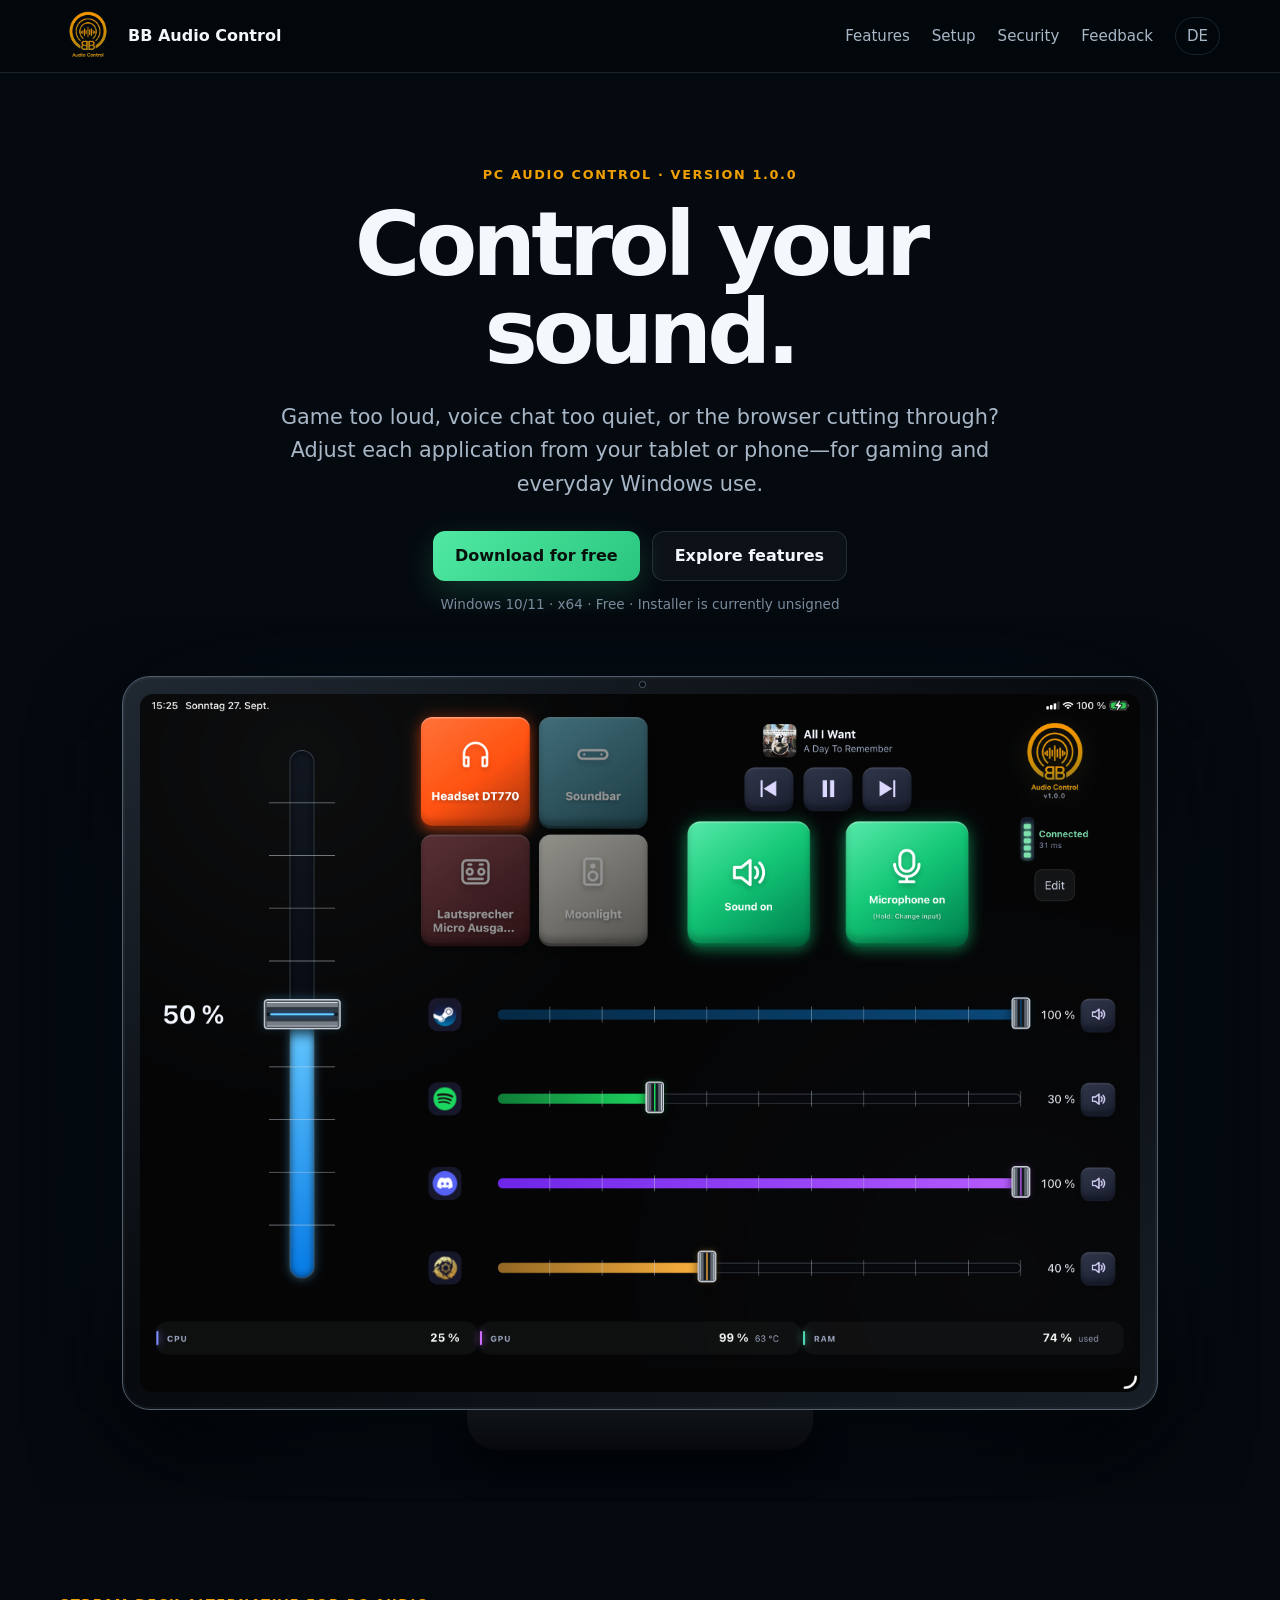
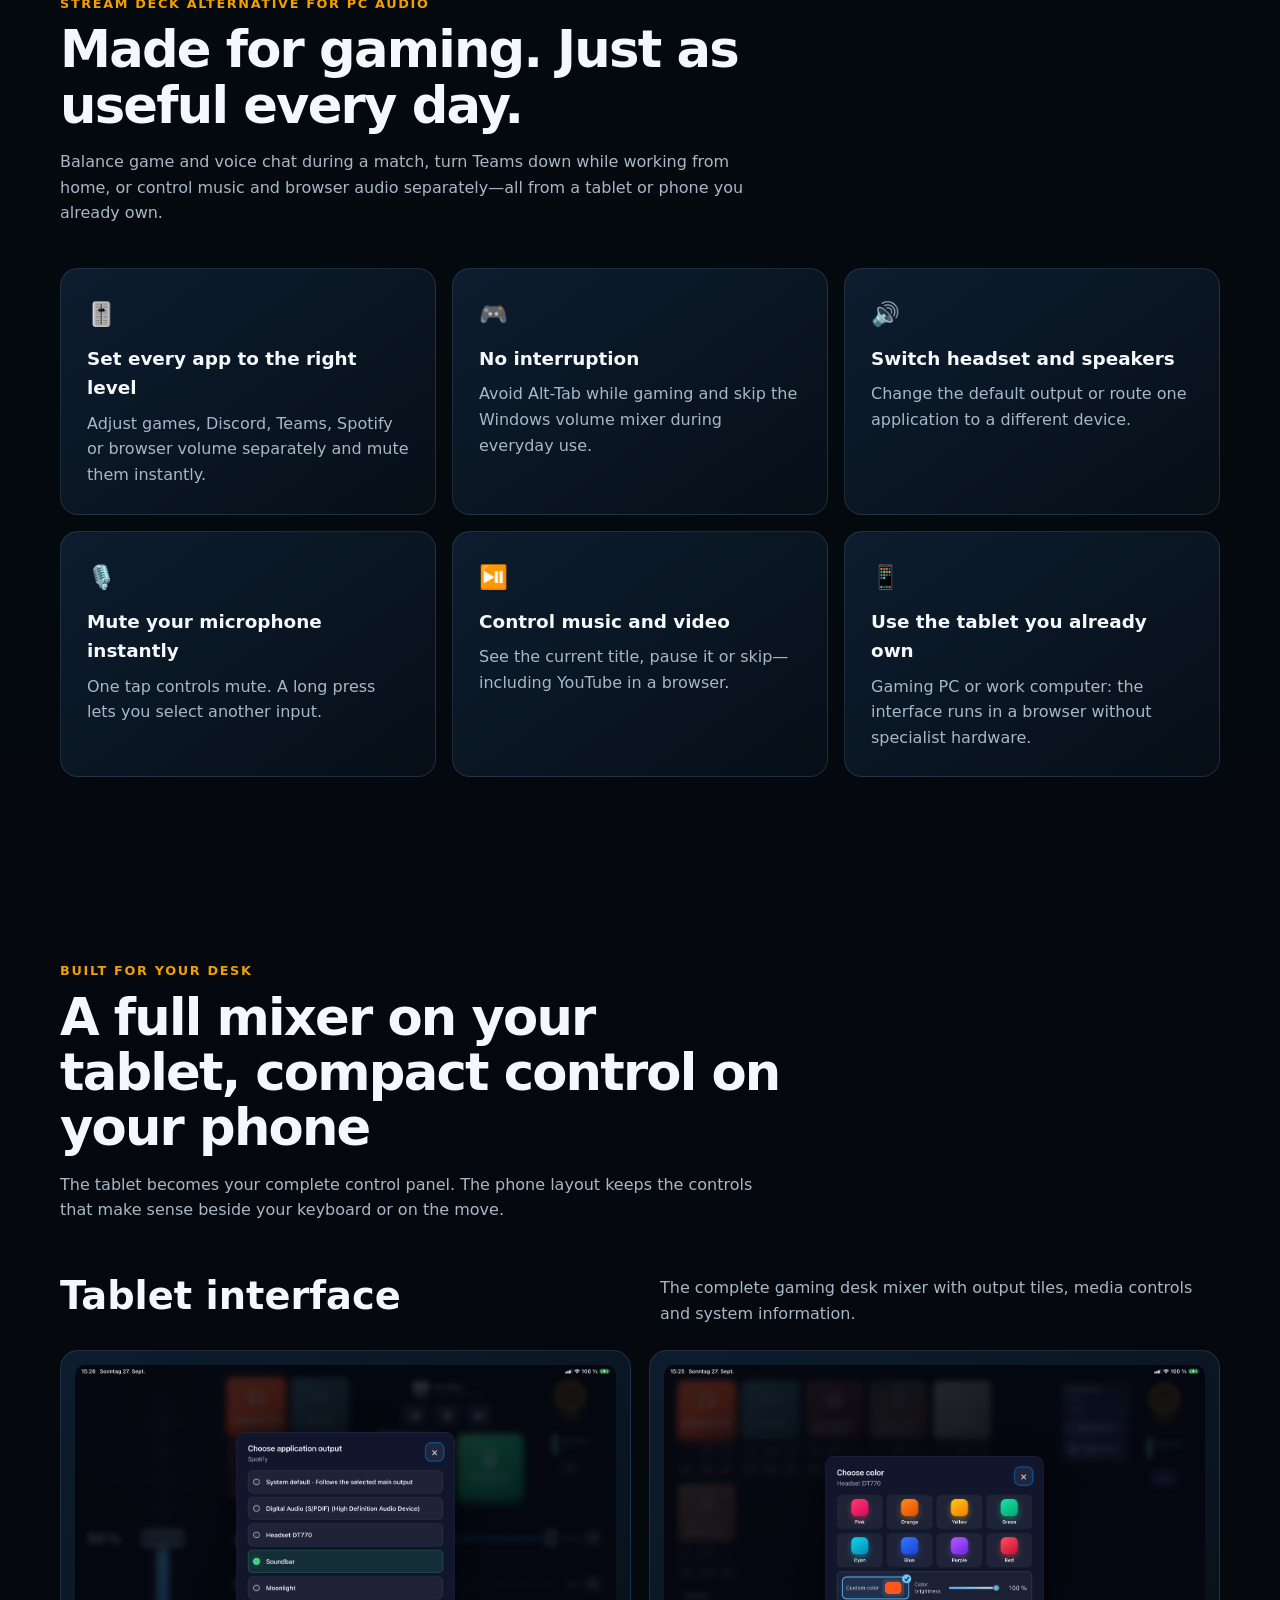
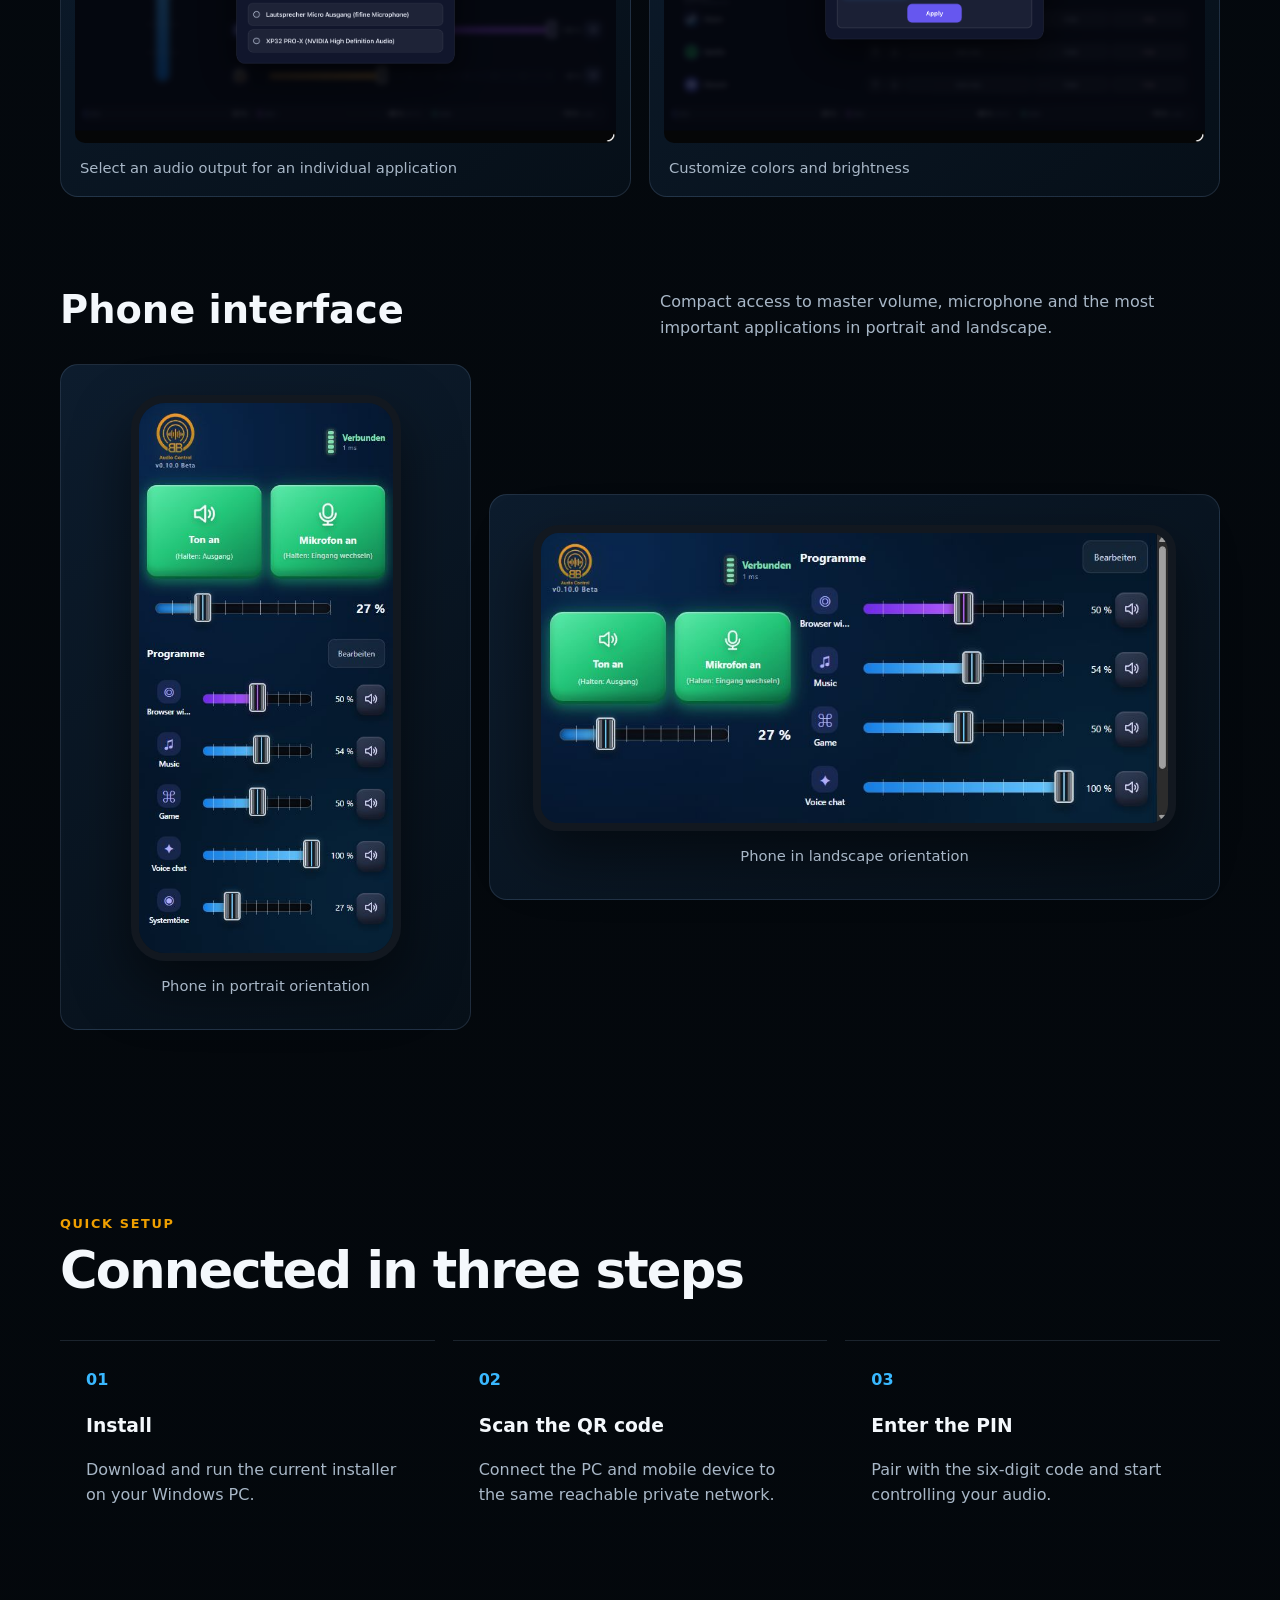
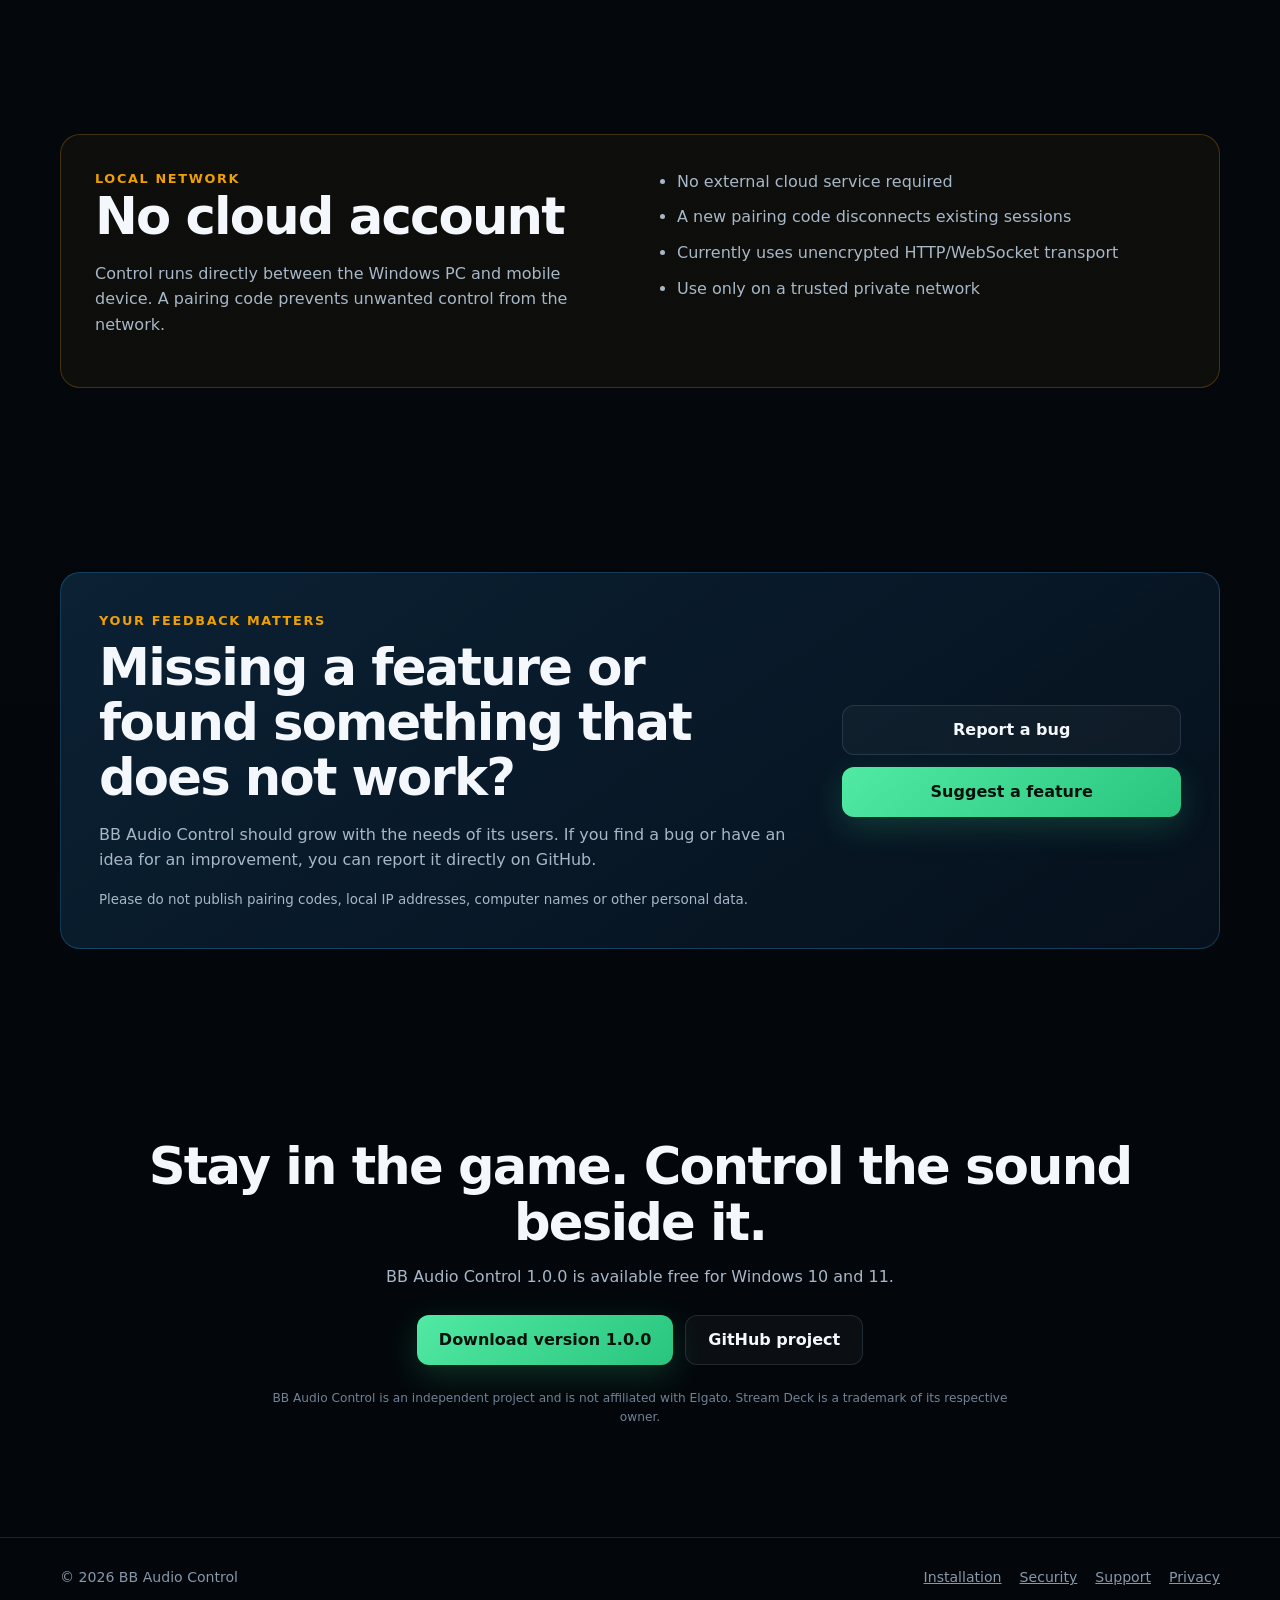
==== commit 2c743393: "Link privacy policy in English footer" ====
--- a/docs/en/index.html
+++ b/docs/en/index.html
@@ -24,5 +24,5 @@
 
     <section class="cta"><div class="wrap"><h2>Stay in the game. Control the sound beside it.</h2><p>BB Audio Control 1.0.0 is available free for Windows 10 and 11.</p><div class="actions"><a class="button button-primary" href="https://github.com/macson17/BB-Audio-Control/releases/tag/v1.0.0">Download version 1.0.0</a><a class="button button-secondary" href="https://github.com/macson17/BB-Audio-Control">GitHub project</a></div><p class="trademark-note">BB Audio Control is an independent project and is not affiliated with Elgato. Stream Deck is a trademark of its respective owner.</p></div></section>
   </main>
-  <footer><div class="wrap footer-row"><span>© 2026 BB Audio Control</span><div class="footer-links"><a href="https://github.com/macson17/BB-Audio-Control/blob/main/README-Installation.md">Installation</a><a href="https://github.com/macson17/BB-Audio-Control/blob/main/SECURITY.md">Security</a><a href="https://github.com/macson17/BB-Audio-Control/issues">Support</a></div></div></footer>
+  <footer><div class="wrap footer-row"><span>© 2026 BB Audio Control</span><div class="footer-links"><a href="https://github.com/macson17/BB-Audio-Control/blob/main/README-Installation.md">Installation</a><a href="https://github.com/macson17/BB-Audio-Control/blob/main/SECURITY.md">Security</a><a href="https://github.com/macson17/BB-Audio-Control/issues">Support</a><a href="privacy/">Privacy</a></div></div></footer>
 </body></html>
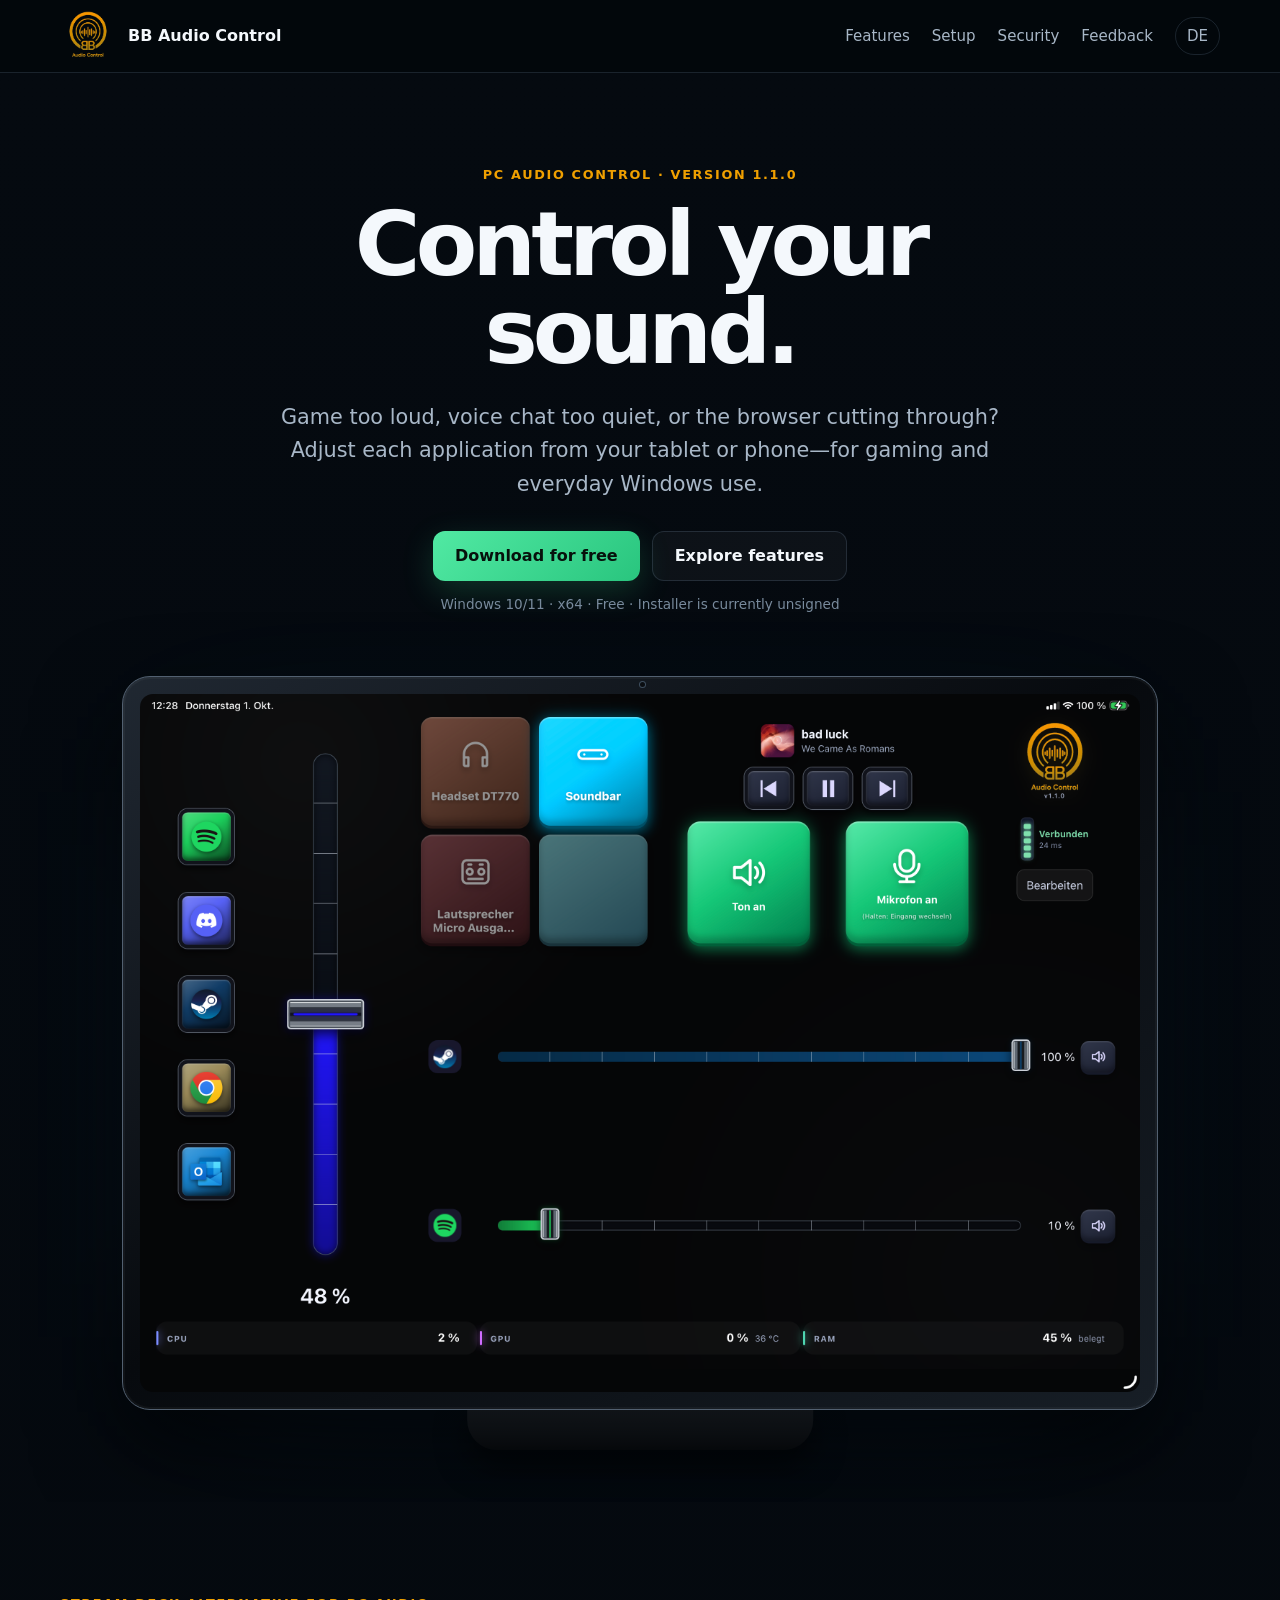
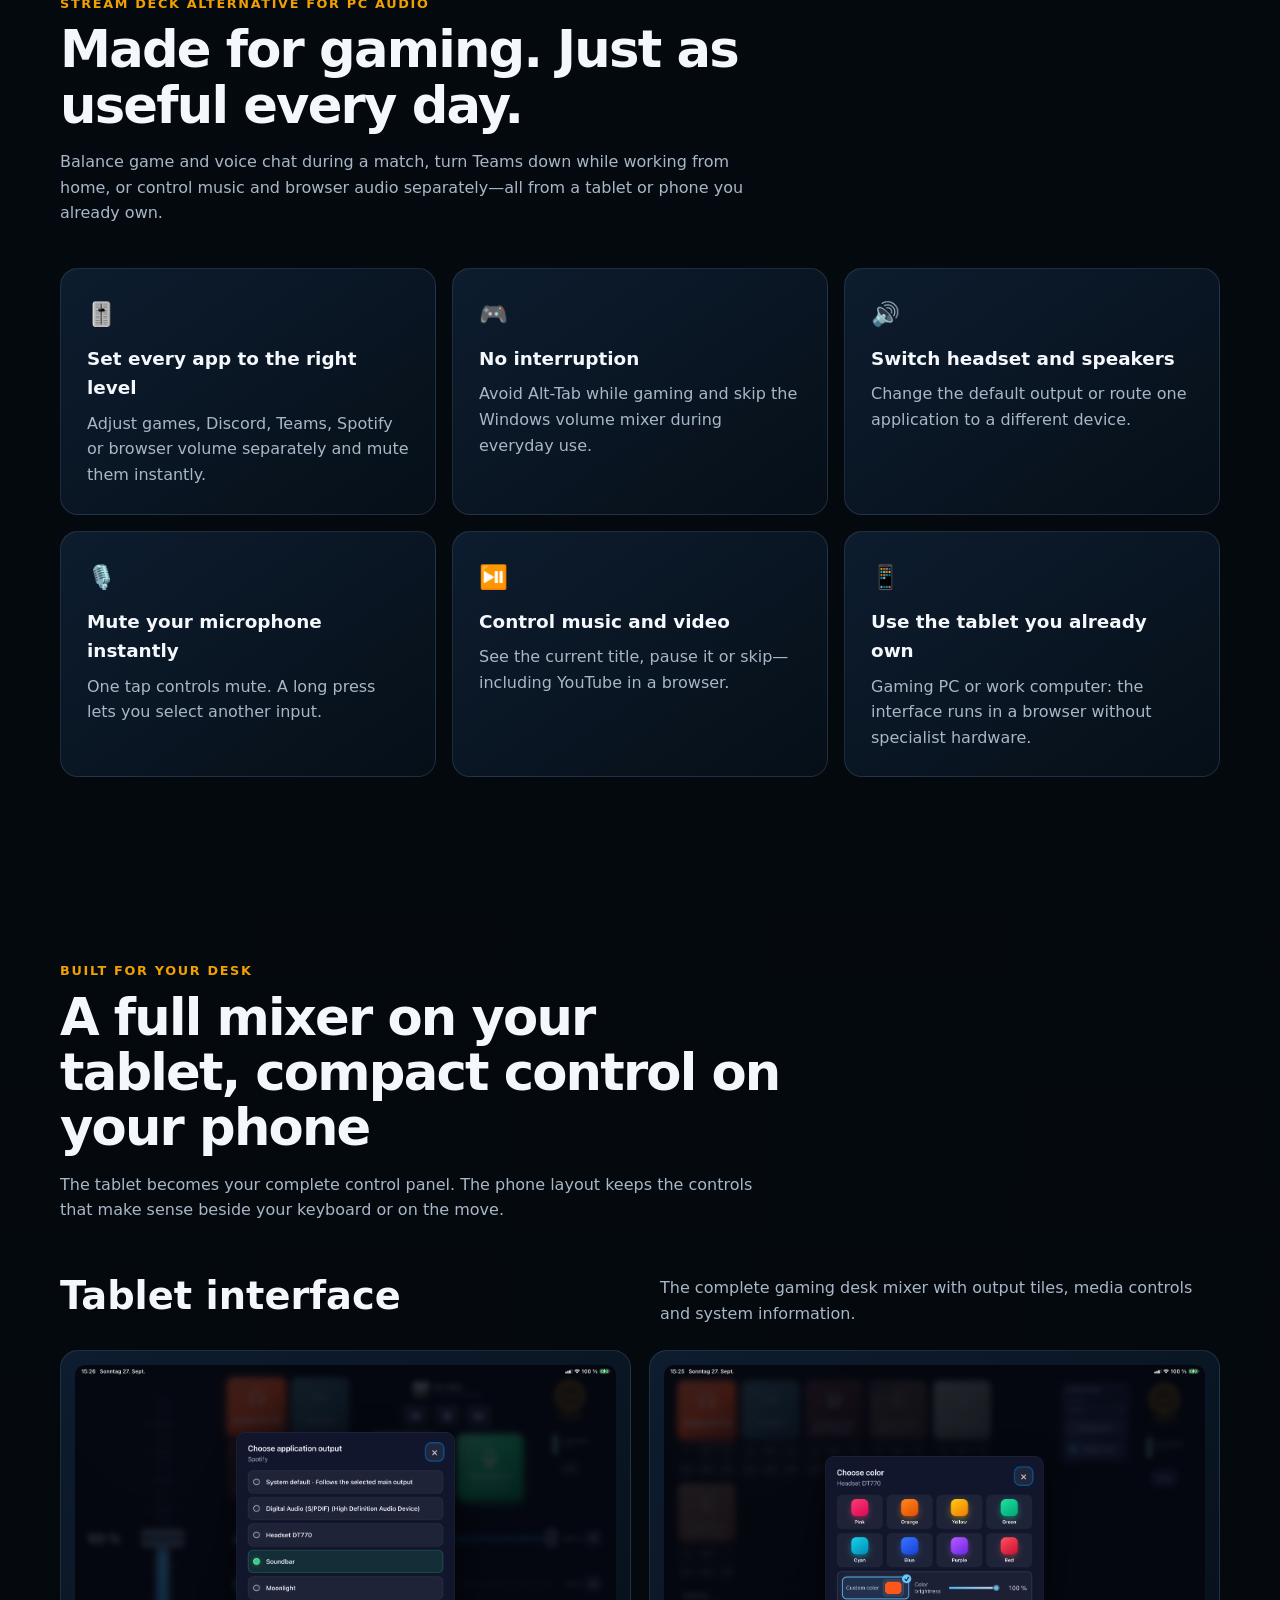
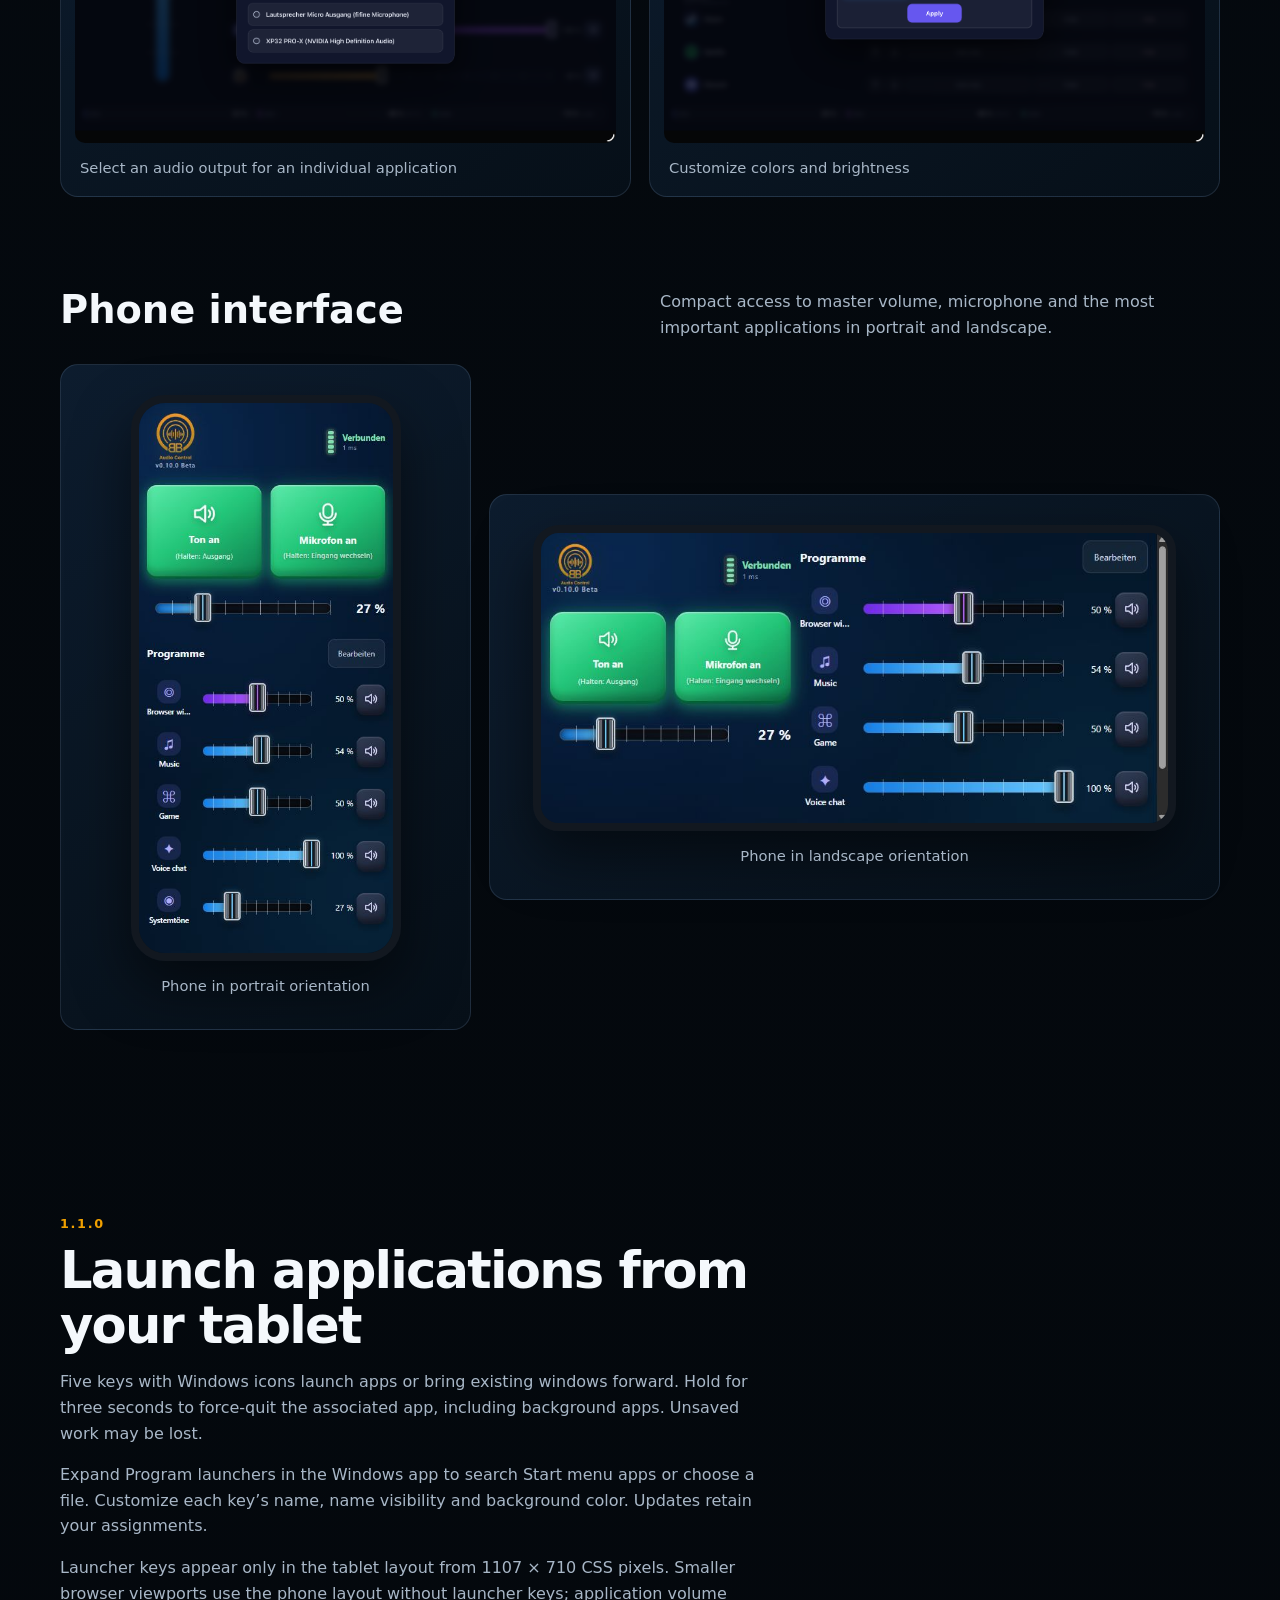
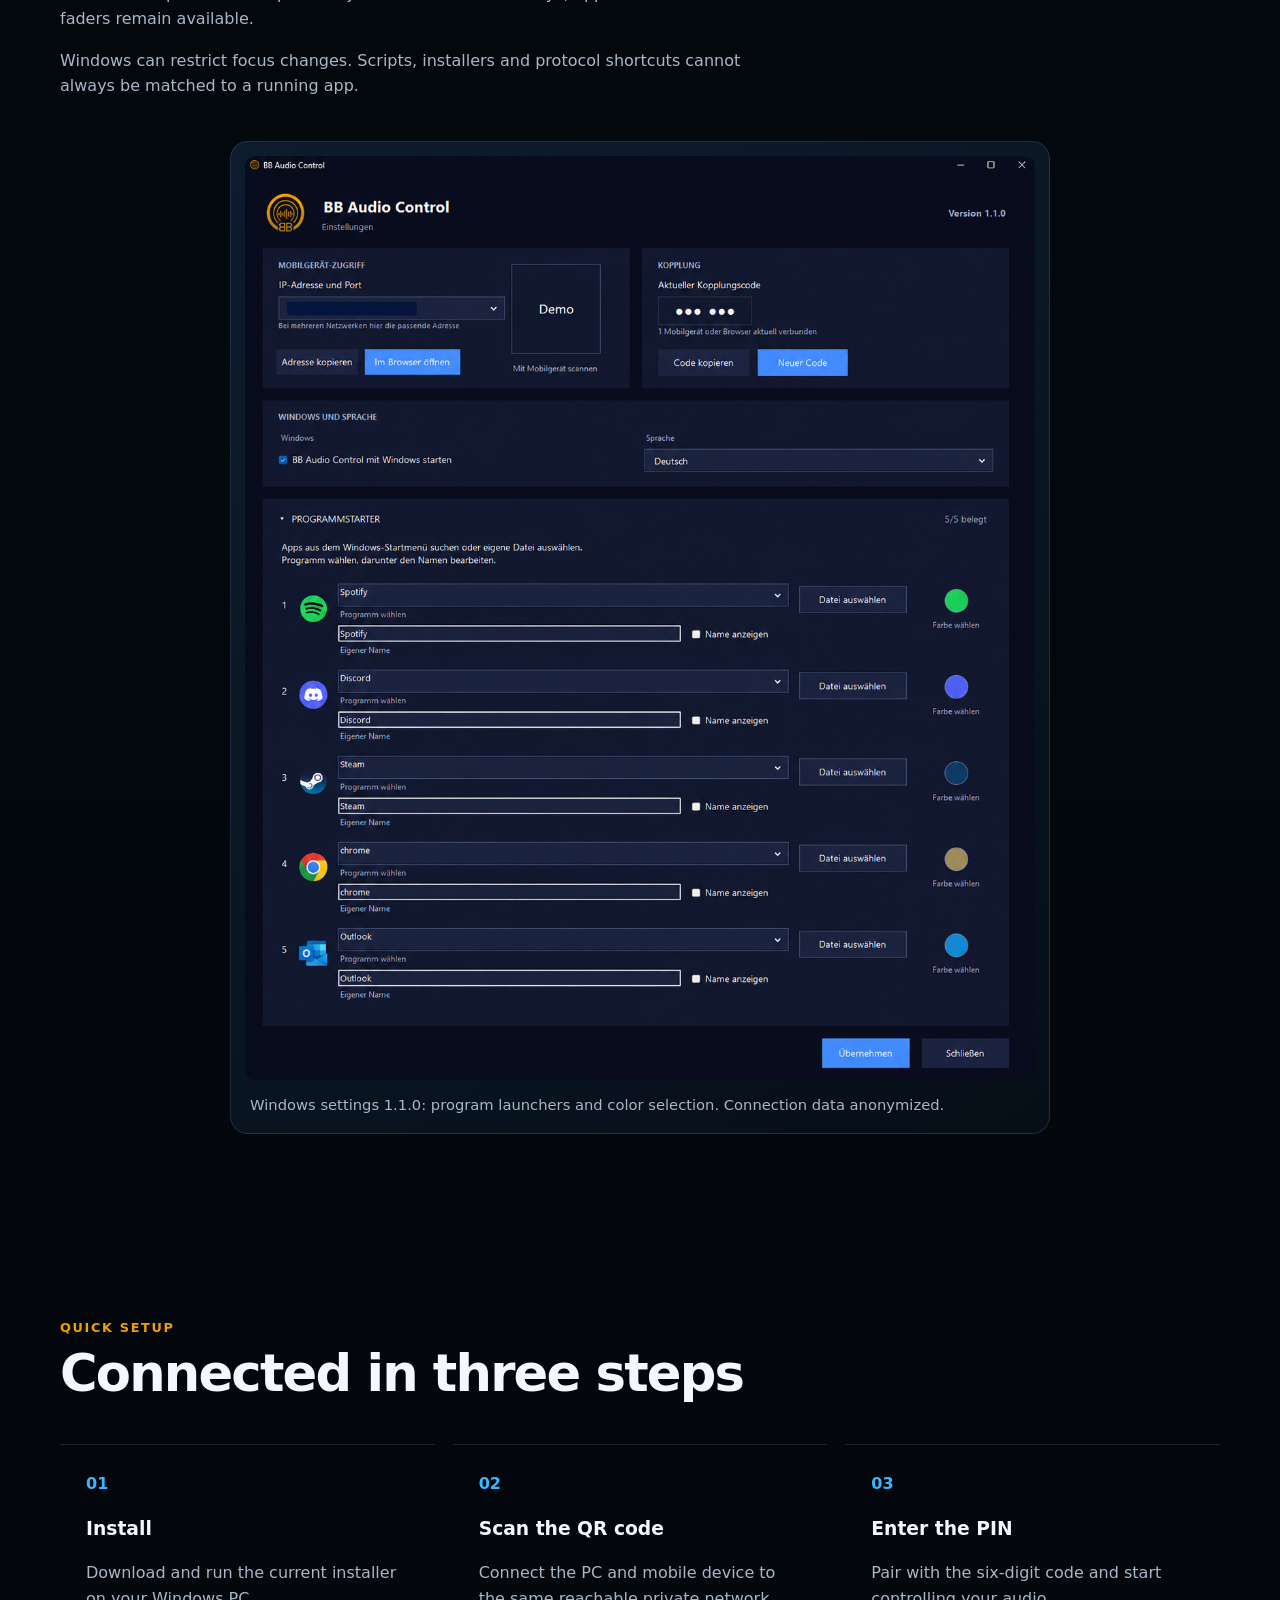
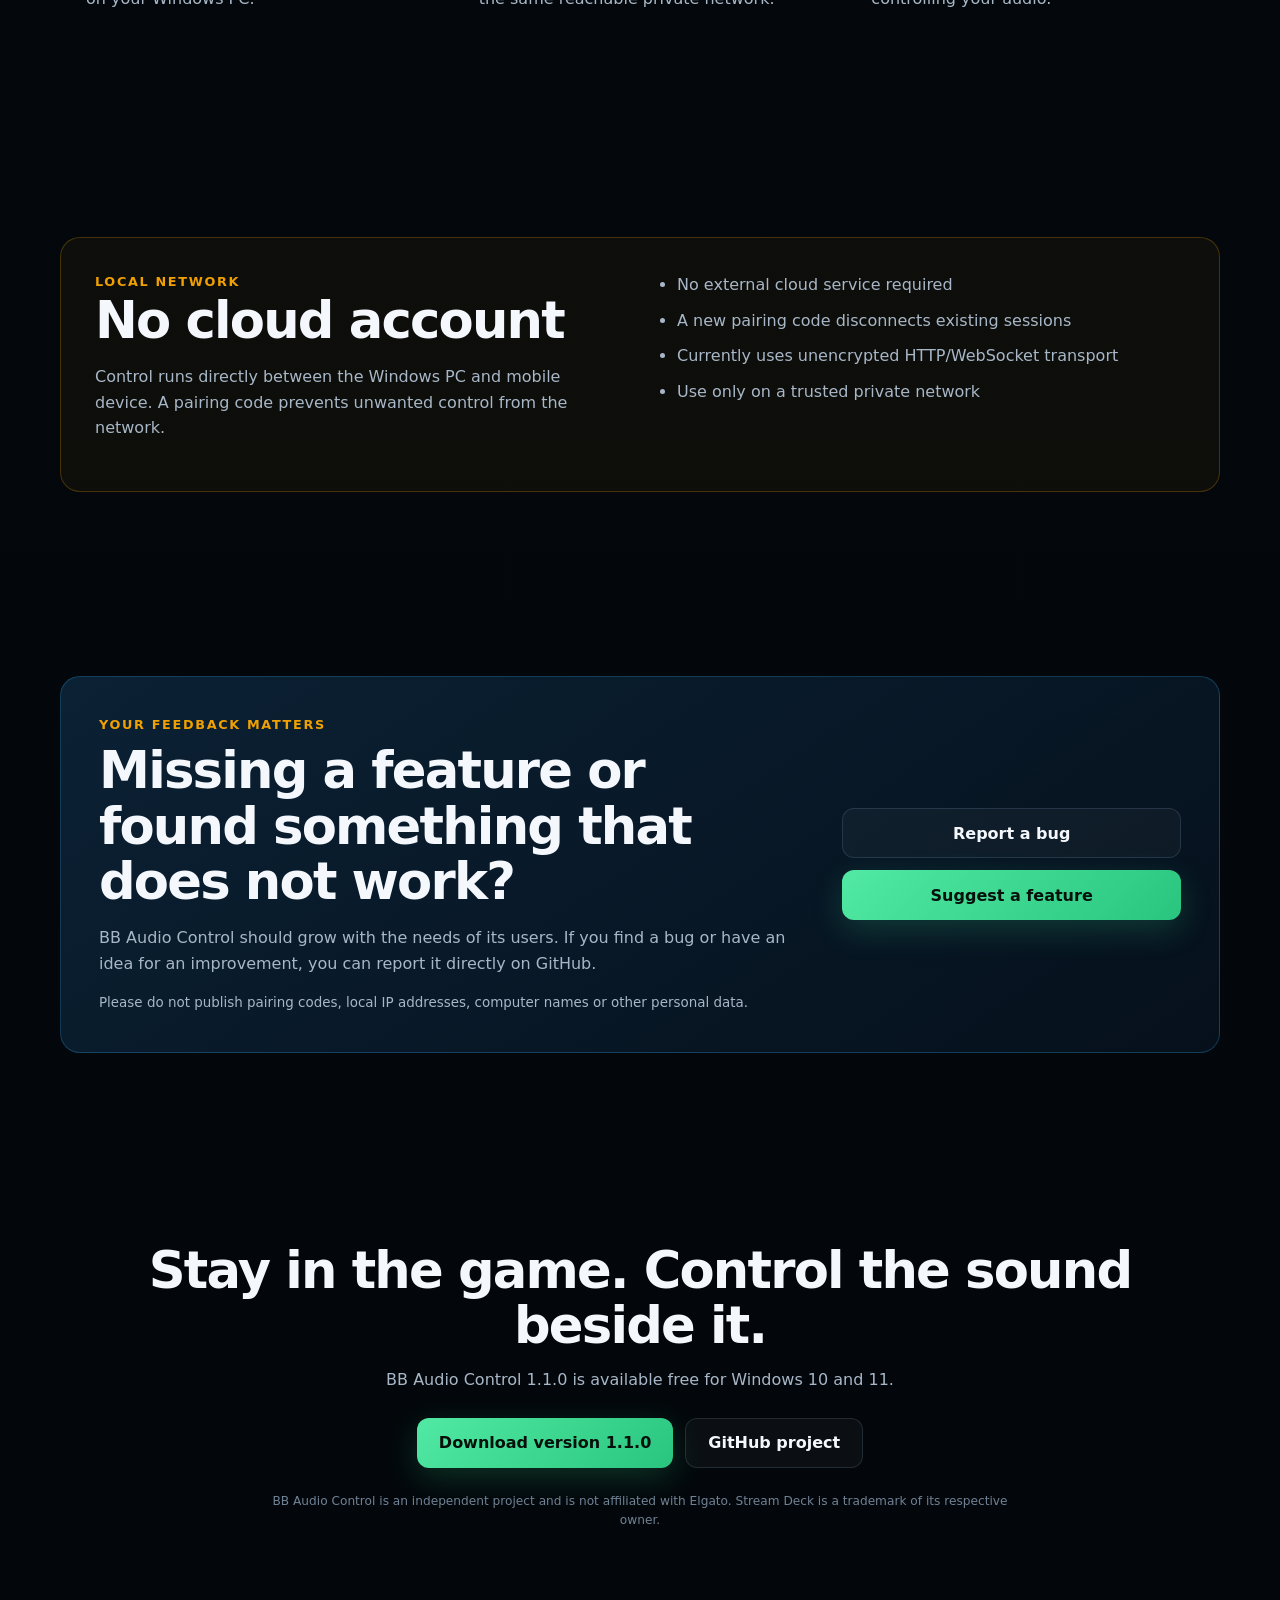
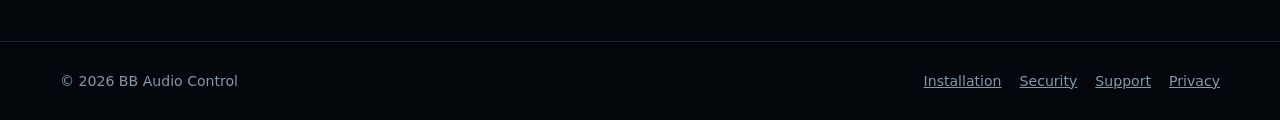
==== commit fc2c6d79: "docs: update 1.1.0 screenshots and launcher features" ====
--- a/docs/en/index.html
+++ b/docs/en/index.html
@@ -7,22 +7,23 @@
   <meta name="theme-color" content="#03070b"><link rel="canonical" href="https://macson17.github.io/BB-Audio-Control/en/">
   <link rel="alternate" hreflang="de" href="https://macson17.github.io/BB-Audio-Control/"><link rel="alternate" hreflang="en" href="https://macson17.github.io/BB-Audio-Control/en/">
   <link rel="stylesheet" href="../styles.css"><link rel="icon" href="../assets/logo.png">
-  <meta property="og:title" content="BB Audio Control"><meta property="og:description" content="A Stream Deck alternative for PC audio—useful for gaming, working from home and everyday Windows use."><meta property="og:type" content="website"><meta property="og:url" content="https://macson17.github.io/BB-Audio-Control/en/"><meta property="og:image" content="https://macson17.github.io/BB-Audio-Control/assets/dashboard.png">
-  <script type="application/ld+json">{"@context":"https://schema.org","@type":"SoftwareApplication","name":"BB Audio Control","applicationCategory":"MultimediaApplication","operatingSystem":"Windows 10, Windows 11","softwareVersion":"1.0.0","downloadUrl":"https://github.com/macson17/BB-Audio-Control/releases/tag/v1.0.0","description":"Local Windows audio mixer for tablets and smartphones.","offers":{"@type":"Offer","price":"0","priceCurrency":"EUR"}}</script>
+  <meta property="og:title" content="BB Audio Control"><meta property="og:description" content="A Stream Deck alternative for PC audio—useful for gaming, working from home and everyday Windows use."><meta property="og:type" content="website"><meta property="og:url" content="https://macson17.github.io/BB-Audio-Control/en/"><meta property="og:image" content="https://macson17.github.io/BB-Audio-Control/assets/v1.1.0-tablet-dashboard.png">
+  <script type="application/ld+json">{"@context":"https://schema.org","@type":"SoftwareApplication","name":"BB Audio Control","applicationCategory":"MultimediaApplication","operatingSystem":"Windows 10, Windows 11","softwareVersion":"1.1.0","downloadUrl":"https://github.com/macson17/BB-Audio-Control/releases/tag/v1.1.0","description":"Local Windows audio mixer for tablets and smartphones.","offers":{"@type":"Offer","price":"0","priceCurrency":"EUR"}}</script>
 </head>
 <body>
   <header class="site-header"><div class="wrap nav"><a class="brand" href="#top"><img src="../assets/logo.png" alt=""><span>BB Audio Control</span></a><nav class="nav-links" aria-label="Main navigation"><a href="#features">Features</a><a href="#start">Setup</a><a href="#security">Security</a><a href="#feedback">Feedback</a><a href="../" class="language" lang="de">DE</a></nav></div></header>
   <main id="top">
-    <section class="hero"><div class="wrap"><div class="eyebrow">PC audio control · Version 1.0.0</div><h1>Control your sound.</h1><p class="lead">Game too loud, voice chat too quiet, or the browser cutting through? Adjust each application from your tablet or phone—for gaming and everyday Windows use.</p><div class="actions"><a class="button button-primary" href="https://github.com/macson17/BB-Audio-Control/releases/tag/v1.0.0">Download for free</a><a class="button button-secondary" href="#features">Explore features</a></div><p class="microcopy">Windows 10/11 · x64 · Free · Installer is currently unsigned</p><div class="hero-shot"><div class="tablet-frame"><img src="../assets/dashboard.png" alt="BB Audio Control dashboard on a tablet" width="2778" height="1940"></div><div class="tablet-stand" aria-hidden="true"></div></div></div></section>
+    <section class="hero"><div class="wrap"><div class="eyebrow">PC audio control · Version 1.1.0</div><h1>Control your sound.</h1><p class="lead">Game too loud, voice chat too quiet, or the browser cutting through? Adjust each application from your tablet or phone—for gaming and everyday Windows use.</p><div class="actions"><a class="button button-primary" href="https://github.com/macson17/BB-Audio-Control/releases/tag/v1.1.0">Download for free</a><a class="button button-secondary" href="#features">Explore features</a></div><p class="microcopy">Windows 10/11 · x64 · Free · Installer is currently unsigned</p><div class="hero-shot"><div class="tablet-frame"><img src="../assets/v1.1.0-tablet-dashboard.png" alt="BB Audio Control dashboard on a tablet" width="2778" height="1940"></div><div class="tablet-stand" aria-hidden="true"></div></div></div></section>
     <section class="section" id="features"><div class="wrap"><div class="section-head"><div class="eyebrow">Stream Deck alternative for PC audio</div><h2>Made for gaming. Just as useful every day.</h2><p>Balance game and voice chat during a match, turn Teams down while working from home, or control music and browser audio separately—all from a tablet or phone you already own.</p></div><div class="grid">
       <article class="card"><div class="icon">🎚️</div><h3>Set every app to the right level</h3><p>Adjust games, Discord, Teams, Spotify or browser volume separately and mute them instantly.</p></article><article class="card"><div class="icon">🎮</div><h3>No interruption</h3><p>Avoid Alt-Tab while gaming and skip the Windows volume mixer during everyday use.</p></article><article class="card"><div class="icon">🔊</div><h3>Switch headset and speakers</h3><p>Change the default output or route one application to a different device.</p></article><article class="card"><div class="icon">🎙️</div><h3>Mute your microphone instantly</h3><p>One tap controls mute. A long press lets you select another input.</p></article><article class="card"><div class="icon">⏯️</div><h3>Control music and video</h3><p>See the current title, pause it or skip—including YouTube in a browser.</p></article><article class="card"><div class="icon">📱</div><h3>Use the tablet you already own</h3><p>Gaming PC or work computer: the interface runs in a browser without specialist hardware.</p></article>
     </div></div></section>
     <section class="section" id="views"><div class="wrap"><div class="section-head"><div class="eyebrow">Built for your desk</div><h2>A full mixer on your tablet, compact control on your phone</h2><p>The tablet becomes your complete control panel. The phone layout keeps the controls that make sense beside your keyboard or on the move.</p></div><div class="device-section"><div class="device-heading"><h3>Tablet interface</h3><p>The complete gaming desk mixer with output tiles, media controls and system information.</p></div><div class="device-gallery"><figure class="device-card"><img src="../assets/app-output.png" alt="Select an application audio output in the tablet interface" loading="lazy"><figcaption>Select an audio output for an individual application</figcaption></figure><figure class="device-card"><img src="../assets/color-picker.png" alt="Customize colors in the tablet interface" loading="lazy"><figcaption>Customize colors and brightness</figcaption></figure></div></div><div class="device-section"><div class="device-heading"><h3>Phone interface</h3><p>Compact access to master volume, microphone and the most important applications in portrait and landscape.</p></div><div class="device-gallery phone-gallery"><figure class="device-card phone-device"><img src="../assets/phone.png" alt="BB Audio Control on a phone in portrait orientation" loading="lazy"><figcaption>Phone in portrait orientation</figcaption></figure><figure class="device-card phone-device landscape"><img src="../assets/phone-landscape.png" alt="BB Audio Control on a phone in landscape orientation" loading="lazy"><figcaption>Phone in landscape orientation</figcaption></figure></div></div></div></section>
+    <section class="section" id="launchers"><div class="wrap"><div class="section-head"><div class="eyebrow">1.1.0</div><h2>Launch applications from your tablet</h2><p>Five keys with Windows icons launch apps or bring existing windows forward. Hold for three seconds to force-quit the associated app, including background apps. Unsaved work may be lost.</p><p>Expand Program launchers in the Windows app to search Start menu apps or choose a file. Customize each key’s name, name visibility and background color. Updates retain your assignments.</p><p>Launcher keys appear only in the tablet layout from 1107 × 710 CSS pixels. Smaller browser viewports use the phone layout without launcher keys; application volume faders remain available.</p><p>Windows can restrict focus changes. Scripts, installers and protocol shortcuts cannot always be matched to a running app.</p></div><figure class="device-card windows-settings"><img src="../assets/v1.1.0-windows-settings.png" alt="Windows settings 1.1.0: program launchers and color selection. Connection data anonymized." loading="lazy" width="1159" height="1356"><figcaption>Windows settings 1.1.0: program launchers and color selection. Connection data anonymized.</figcaption></figure></div></section>
     <section class="section" id="start"><div class="wrap"><div class="section-head"><div class="eyebrow">Quick setup</div><h2>Connected in three steps</h2></div><div class="steps"><article class="step"><h3>Install</h3><p>Download and run the current installer on your Windows PC.</p></article><article class="step"><h3>Scan the QR code</h3><p>Connect the PC and mobile device to the same reachable private network.</p></article><article class="step"><h3>Enter the PIN</h3><p>Pair with the six-digit code and start controlling your audio.</p></article></div></div></section>
     <section class="section" id="security"><div class="wrap security"><div><div class="eyebrow">Local network</div><h2>No cloud account</h2><p>Control runs directly between the Windows PC and mobile device. A pairing code prevents unwanted control from the network.</p></div><ul><li>No external cloud service required</li><li>A new pairing code disconnects existing sessions</li><li>Currently uses unencrypted HTTP/WebSocket transport</li><li>Use only on a trusted private network</li></ul></div></section>
     <section class="section" id="feedback"><div class="wrap feedback-panel"><div><div class="eyebrow">Your feedback matters</div><h2>Missing a feature or found something that does not work?</h2><p>BB Audio Control should grow with the needs of its users. If you find a bug or have an idea for an improvement, you can report it directly on GitHub.</p><p class="feedback-note">Please do not publish pairing codes, local IP addresses, computer names or other personal data.</p></div><div class="feedback-actions"><a class="button button-secondary" href="https://github.com/macson17/BB-Audio-Control/issues/new?template=bug_report.yml">Report a bug</a><a class="button button-primary" href="https://github.com/macson17/BB-Audio-Control/issues/new?template=feature_request.yml">Suggest a feature</a></div></div></section>
 
-    <section class="cta"><div class="wrap"><h2>Stay in the game. Control the sound beside it.</h2><p>BB Audio Control 1.0.0 is available free for Windows 10 and 11.</p><div class="actions"><a class="button button-primary" href="https://github.com/macson17/BB-Audio-Control/releases/tag/v1.0.0">Download version 1.0.0</a><a class="button button-secondary" href="https://github.com/macson17/BB-Audio-Control">GitHub project</a></div><p class="trademark-note">BB Audio Control is an independent project and is not affiliated with Elgato. Stream Deck is a trademark of its respective owner.</p></div></section>
+    <section class="cta"><div class="wrap"><h2>Stay in the game. Control the sound beside it.</h2><p>BB Audio Control 1.1.0 is available free for Windows 10 and 11.</p><div class="actions"><a class="button button-primary" href="https://github.com/macson17/BB-Audio-Control/releases/tag/v1.1.0">Download version 1.1.0</a><a class="button button-secondary" href="https://github.com/macson17/BB-Audio-Control">GitHub project</a></div><p class="trademark-note">BB Audio Control is an independent project and is not affiliated with Elgato. Stream Deck is a trademark of its respective owner.</p></div></section>
   </main>
   <footer><div class="wrap footer-row"><span>© 2026 BB Audio Control</span><div class="footer-links"><a href="https://github.com/macson17/BB-Audio-Control/blob/main/README-Installation.md">Installation</a><a href="https://github.com/macson17/BB-Audio-Control/blob/main/SECURITY.md">Security</a><a href="https://github.com/macson17/BB-Audio-Control/issues">Support</a><a href="privacy/">Privacy</a></div></div></footer>
 </body></html>
--- a/docs/styles.css
+++ b/docs/styles.css
@@ -160,3 +160,6 @@
   .security { padding: 24px; }
 }
 @media (prefers-reduced-motion: reduce) { html { scroll-behavior: auto; } }
+
+.windows-settings { max-width: 820px; margin-inline: auto; }
+.windows-settings img { width: 100%; height: auto; object-fit: contain; }
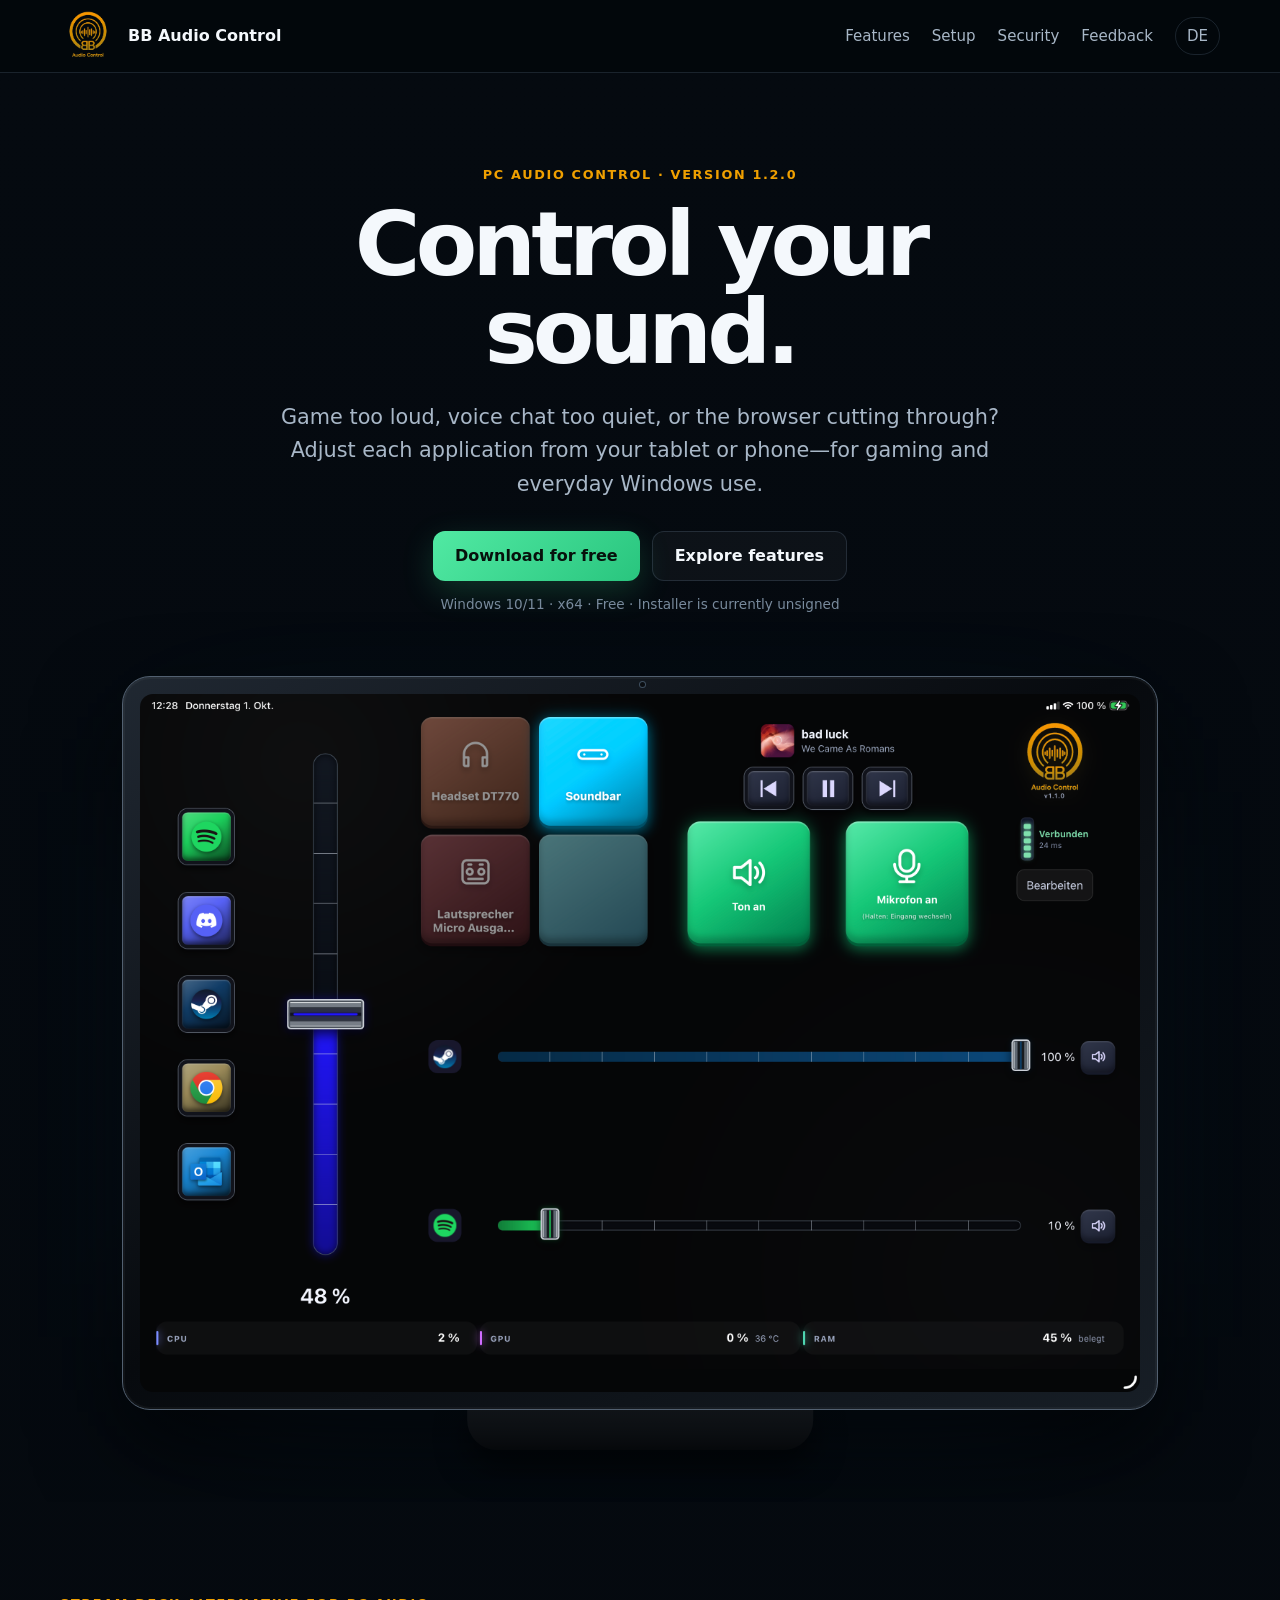
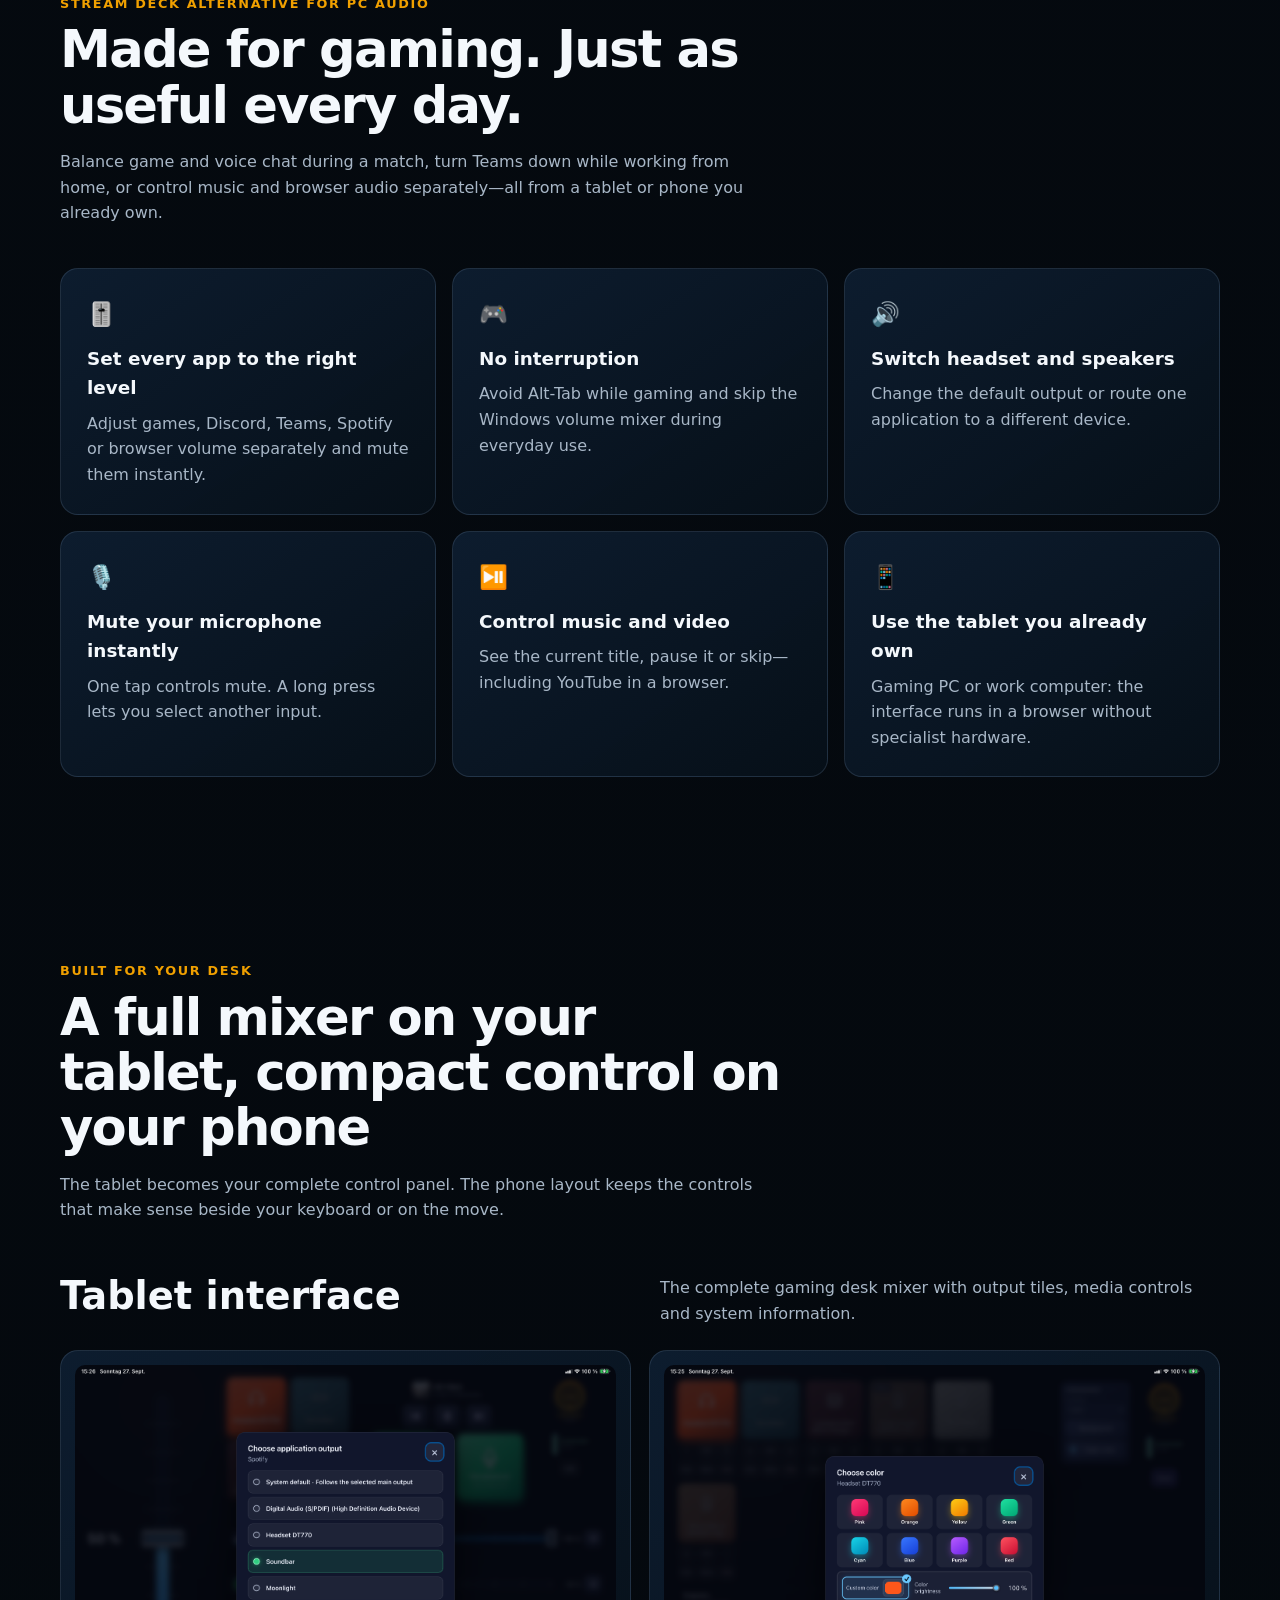
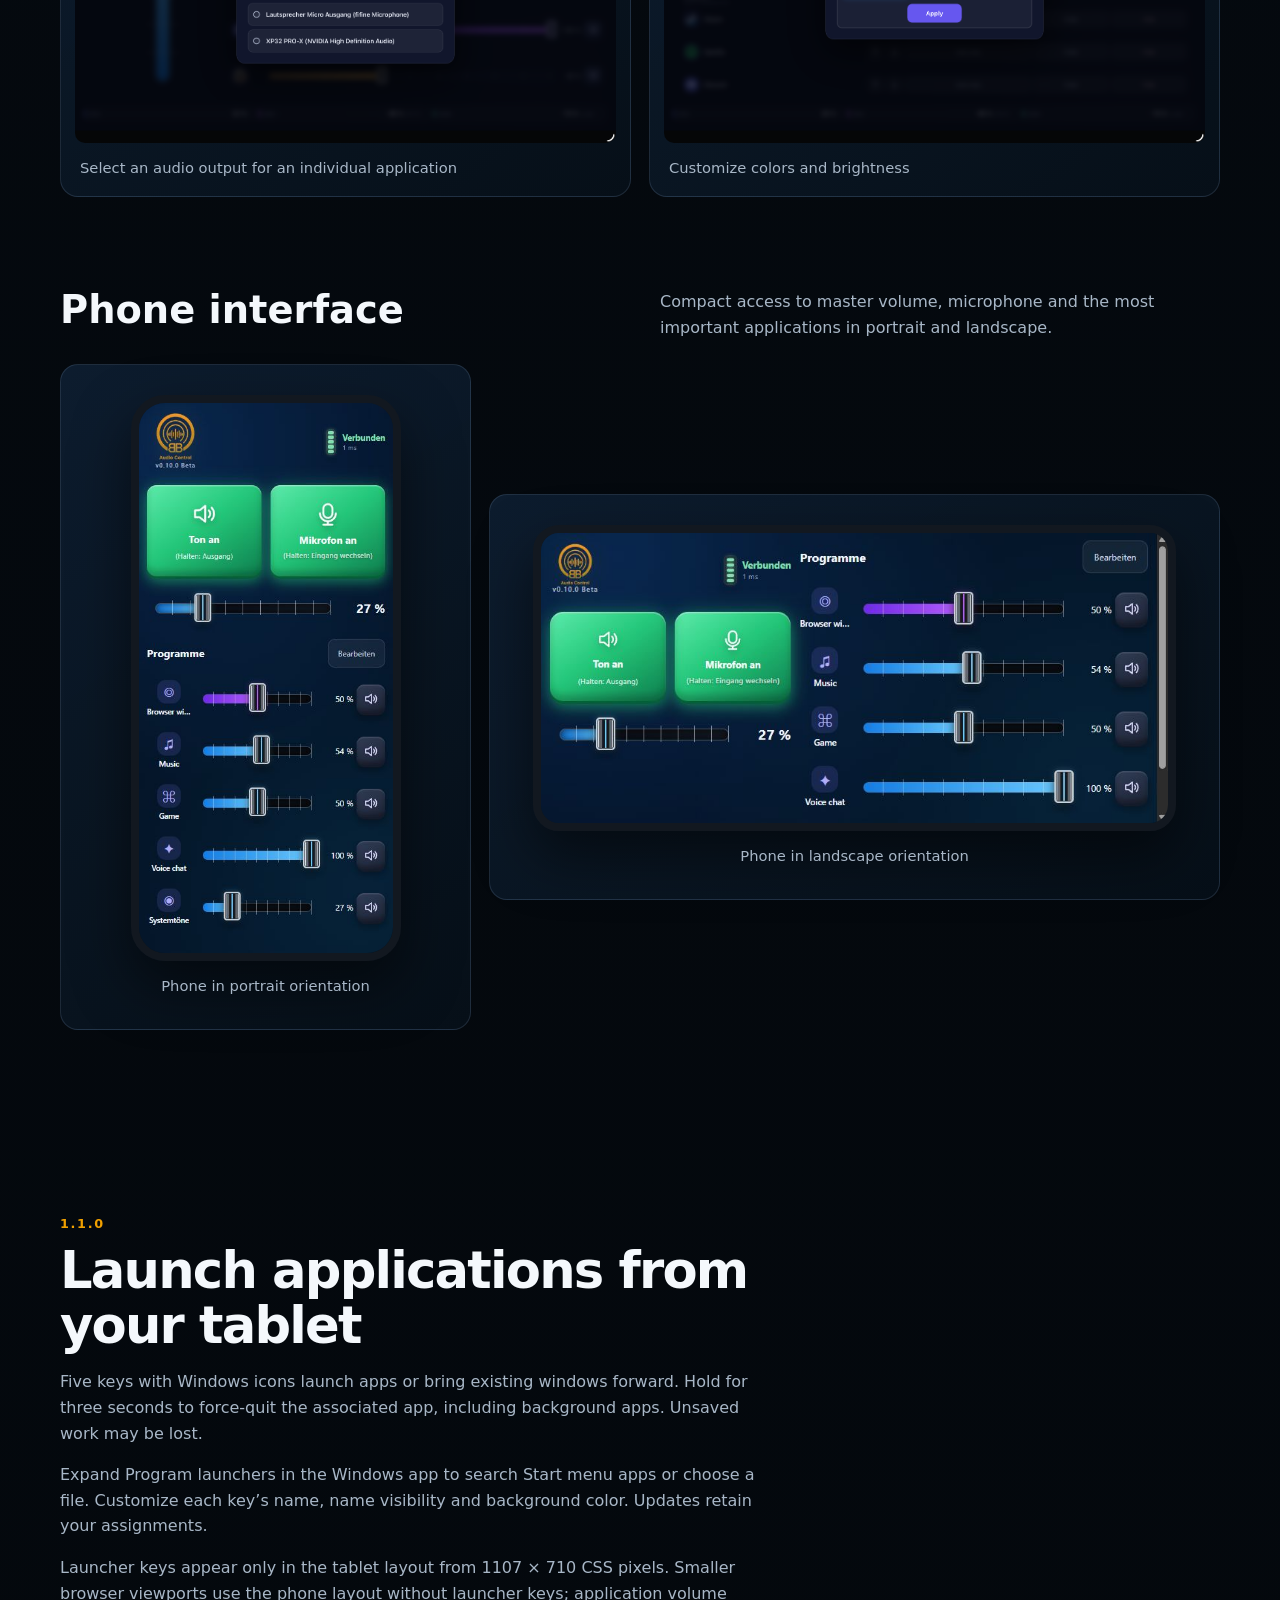
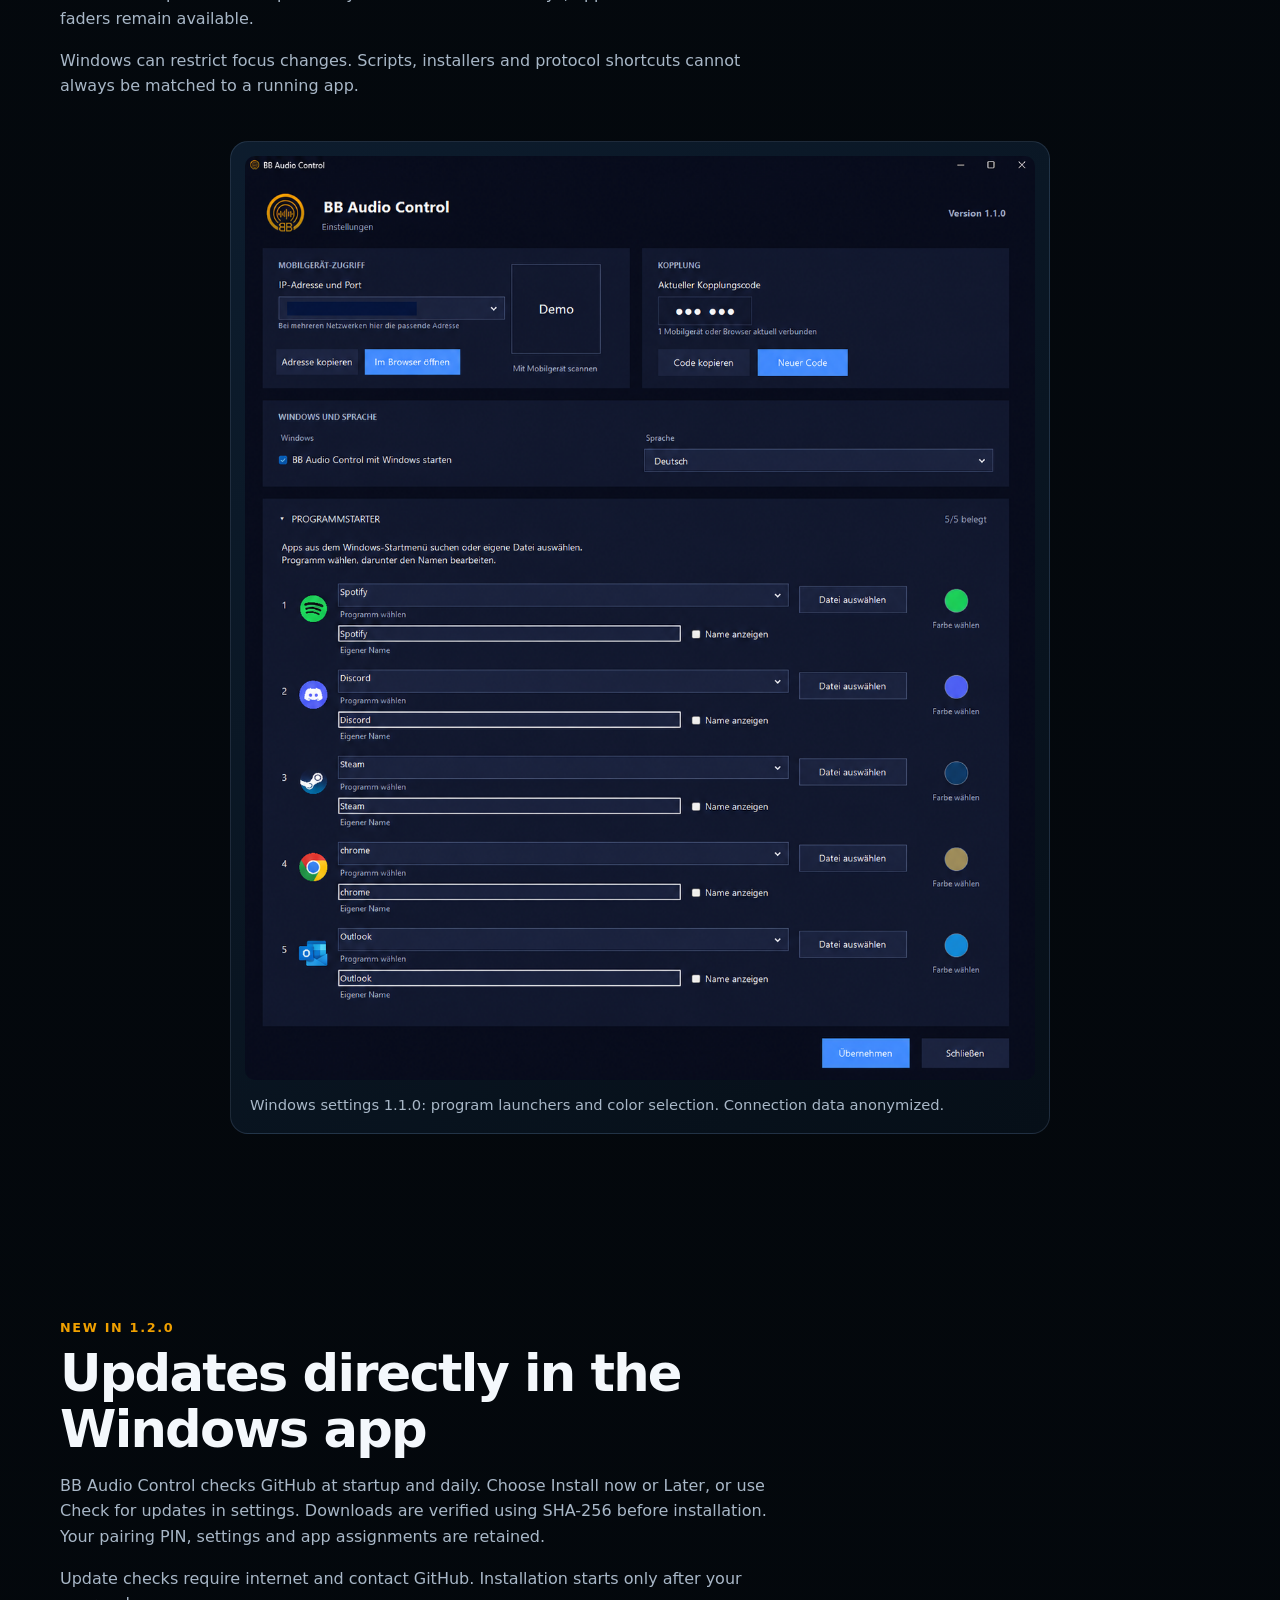
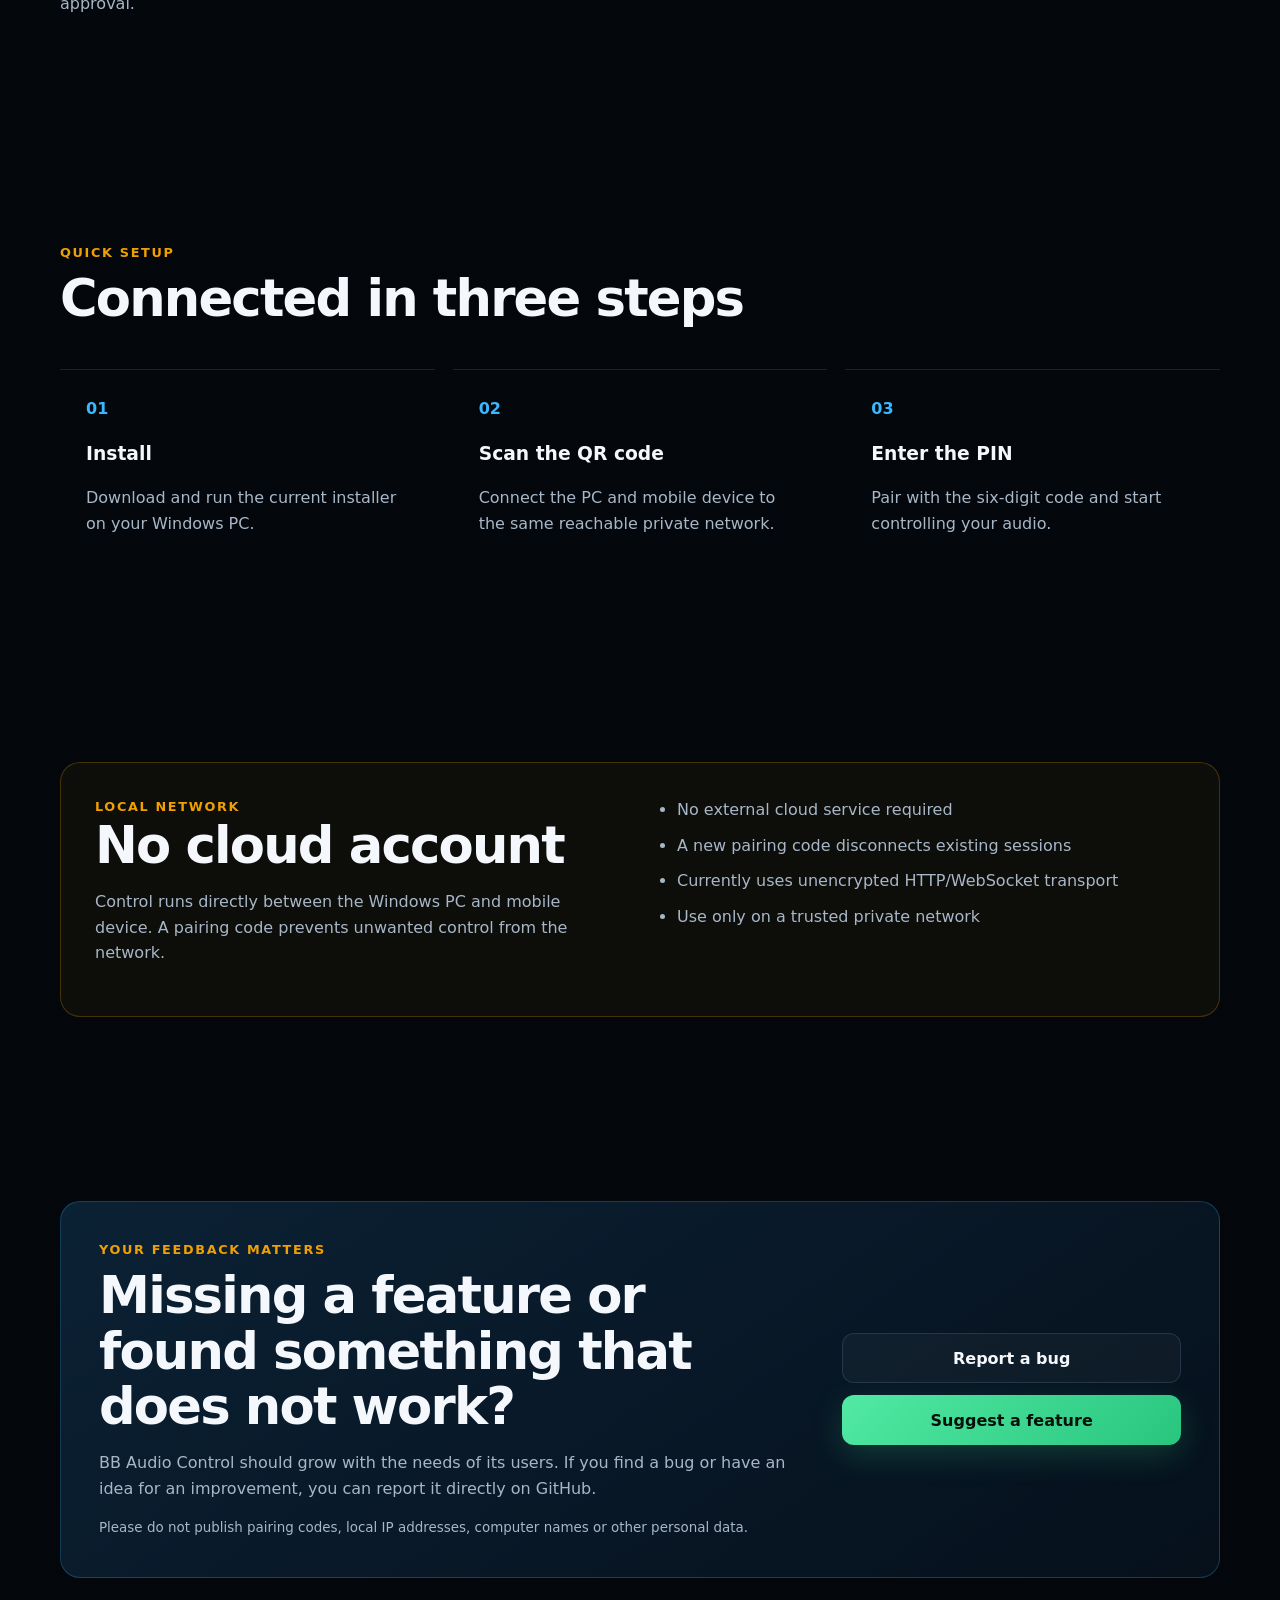
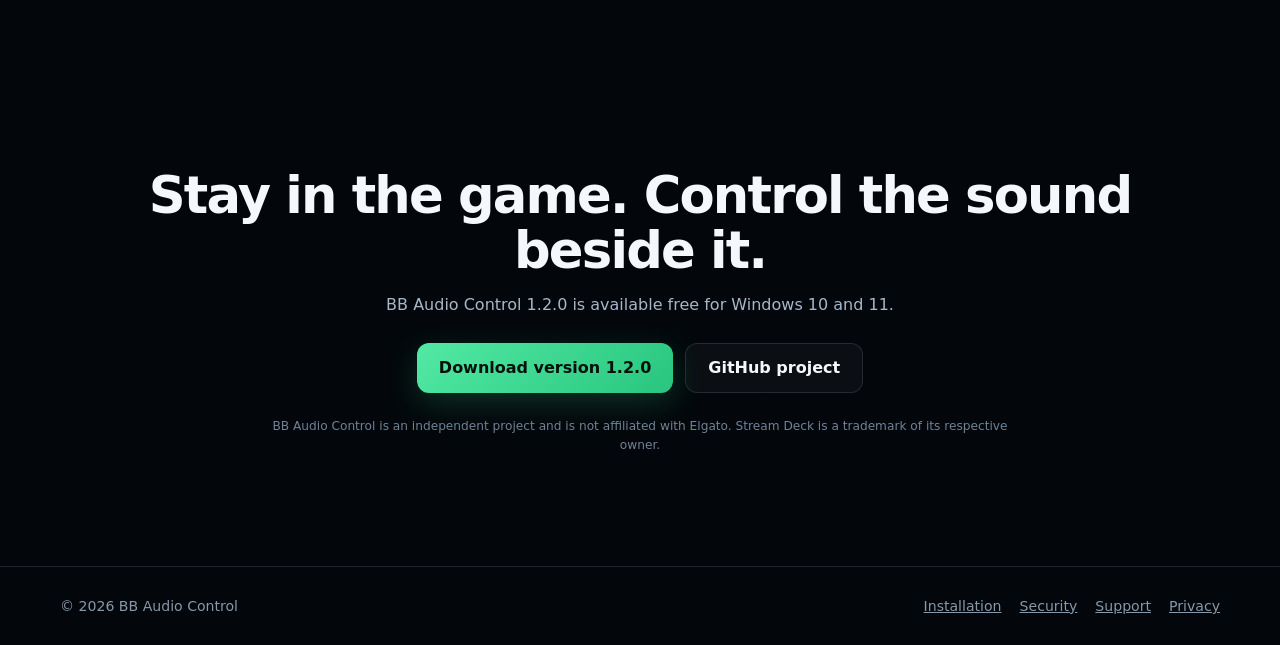
==== commit 6d55c2e0: "docs: announce 1.2.0 GitHub updates" ====
--- a/docs/en/index.html
+++ b/docs/en/index.html
@@ -8,22 +8,23 @@
   <link rel="alternate" hreflang="de" href="https://macson17.github.io/BB-Audio-Control/"><link rel="alternate" hreflang="en" href="https://macson17.github.io/BB-Audio-Control/en/">
   <link rel="stylesheet" href="../styles.css"><link rel="icon" href="../assets/logo.png">
   <meta property="og:title" content="BB Audio Control"><meta property="og:description" content="A Stream Deck alternative for PC audio—useful for gaming, working from home and everyday Windows use."><meta property="og:type" content="website"><meta property="og:url" content="https://macson17.github.io/BB-Audio-Control/en/"><meta property="og:image" content="https://macson17.github.io/BB-Audio-Control/assets/v1.1.0-tablet-dashboard.png">
-  <script type="application/ld+json">{"@context":"https://schema.org","@type":"SoftwareApplication","name":"BB Audio Control","applicationCategory":"MultimediaApplication","operatingSystem":"Windows 10, Windows 11","softwareVersion":"1.1.0","downloadUrl":"https://github.com/macson17/BB-Audio-Control/releases/tag/v1.1.0","description":"Local Windows audio mixer for tablets and smartphones.","offers":{"@type":"Offer","price":"0","priceCurrency":"EUR"}}</script>
+  <script type="application/ld+json">{"@context":"https://schema.org","@type":"SoftwareApplication","name":"BB Audio Control","applicationCategory":"MultimediaApplication","operatingSystem":"Windows 10, Windows 11","softwareVersion":"1.2.0","downloadUrl":"https://github.com/macson17/BB-Audio-Control/releases/tag/v1.2.0","description":"Local Windows audio mixer for tablets and smartphones.","offers":{"@type":"Offer","price":"0","priceCurrency":"EUR"}}</script>
 </head>
 <body>
   <header class="site-header"><div class="wrap nav"><a class="brand" href="#top"><img src="../assets/logo.png" alt=""><span>BB Audio Control</span></a><nav class="nav-links" aria-label="Main navigation"><a href="#features">Features</a><a href="#start">Setup</a><a href="#security">Security</a><a href="#feedback">Feedback</a><a href="../" class="language" lang="de">DE</a></nav></div></header>
   <main id="top">
-    <section class="hero"><div class="wrap"><div class="eyebrow">PC audio control · Version 1.1.0</div><h1>Control your sound.</h1><p class="lead">Game too loud, voice chat too quiet, or the browser cutting through? Adjust each application from your tablet or phone—for gaming and everyday Windows use.</p><div class="actions"><a class="button button-primary" href="https://github.com/macson17/BB-Audio-Control/releases/tag/v1.1.0">Download for free</a><a class="button button-secondary" href="#features">Explore features</a></div><p class="microcopy">Windows 10/11 · x64 · Free · Installer is currently unsigned</p><div class="hero-shot"><div class="tablet-frame"><img src="../assets/v1.1.0-tablet-dashboard.png" alt="BB Audio Control dashboard on a tablet" width="2778" height="1940"></div><div class="tablet-stand" aria-hidden="true"></div></div></div></section>
+    <section class="hero"><div class="wrap"><div class="eyebrow">PC audio control · Version 1.2.0</div><h1>Control your sound.</h1><p class="lead">Game too loud, voice chat too quiet, or the browser cutting through? Adjust each application from your tablet or phone—for gaming and everyday Windows use.</p><div class="actions"><a class="button button-primary" href="https://github.com/macson17/BB-Audio-Control/releases/tag/v1.2.0">Download for free</a><a class="button button-secondary" href="#features">Explore features</a></div><p class="microcopy">Windows 10/11 · x64 · Free · Installer is currently unsigned</p><div class="hero-shot"><div class="tablet-frame"><img src="../assets/v1.1.0-tablet-dashboard.png" alt="BB Audio Control dashboard on a tablet" width="2778" height="1940"></div><div class="tablet-stand" aria-hidden="true"></div></div></div></section>
     <section class="section" id="features"><div class="wrap"><div class="section-head"><div class="eyebrow">Stream Deck alternative for PC audio</div><h2>Made for gaming. Just as useful every day.</h2><p>Balance game and voice chat during a match, turn Teams down while working from home, or control music and browser audio separately—all from a tablet or phone you already own.</p></div><div class="grid">
       <article class="card"><div class="icon">🎚️</div><h3>Set every app to the right level</h3><p>Adjust games, Discord, Teams, Spotify or browser volume separately and mute them instantly.</p></article><article class="card"><div class="icon">🎮</div><h3>No interruption</h3><p>Avoid Alt-Tab while gaming and skip the Windows volume mixer during everyday use.</p></article><article class="card"><div class="icon">🔊</div><h3>Switch headset and speakers</h3><p>Change the default output or route one application to a different device.</p></article><article class="card"><div class="icon">🎙️</div><h3>Mute your microphone instantly</h3><p>One tap controls mute. A long press lets you select another input.</p></article><article class="card"><div class="icon">⏯️</div><h3>Control music and video</h3><p>See the current title, pause it or skip—including YouTube in a browser.</p></article><article class="card"><div class="icon">📱</div><h3>Use the tablet you already own</h3><p>Gaming PC or work computer: the interface runs in a browser without specialist hardware.</p></article>
     </div></div></section>
     <section class="section" id="views"><div class="wrap"><div class="section-head"><div class="eyebrow">Built for your desk</div><h2>A full mixer on your tablet, compact control on your phone</h2><p>The tablet becomes your complete control panel. The phone layout keeps the controls that make sense beside your keyboard or on the move.</p></div><div class="device-section"><div class="device-heading"><h3>Tablet interface</h3><p>The complete gaming desk mixer with output tiles, media controls and system information.</p></div><div class="device-gallery"><figure class="device-card"><img src="../assets/app-output.png" alt="Select an application audio output in the tablet interface" loading="lazy"><figcaption>Select an audio output for an individual application</figcaption></figure><figure class="device-card"><img src="../assets/color-picker.png" alt="Customize colors in the tablet interface" loading="lazy"><figcaption>Customize colors and brightness</figcaption></figure></div></div><div class="device-section"><div class="device-heading"><h3>Phone interface</h3><p>Compact access to master volume, microphone and the most important applications in portrait and landscape.</p></div><div class="device-gallery phone-gallery"><figure class="device-card phone-device"><img src="../assets/phone.png" alt="BB Audio Control on a phone in portrait orientation" loading="lazy"><figcaption>Phone in portrait orientation</figcaption></figure><figure class="device-card phone-device landscape"><img src="../assets/phone-landscape.png" alt="BB Audio Control on a phone in landscape orientation" loading="lazy"><figcaption>Phone in landscape orientation</figcaption></figure></div></div></div></section>
     <section class="section" id="launchers"><div class="wrap"><div class="section-head"><div class="eyebrow">1.1.0</div><h2>Launch applications from your tablet</h2><p>Five keys with Windows icons launch apps or bring existing windows forward. Hold for three seconds to force-quit the associated app, including background apps. Unsaved work may be lost.</p><p>Expand Program launchers in the Windows app to search Start menu apps or choose a file. Customize each key’s name, name visibility and background color. Updates retain your assignments.</p><p>Launcher keys appear only in the tablet layout from 1107 × 710 CSS pixels. Smaller browser viewports use the phone layout without launcher keys; application volume faders remain available.</p><p>Windows can restrict focus changes. Scripts, installers and protocol shortcuts cannot always be matched to a running app.</p></div><figure class="device-card windows-settings"><img src="../assets/v1.1.0-windows-settings.png" alt="Windows settings 1.1.0: program launchers and color selection. Connection data anonymized." loading="lazy" width="1159" height="1356"><figcaption>Windows settings 1.1.0: program launchers and color selection. Connection data anonymized.</figcaption></figure></div></section>
-    <section class="section" id="start"><div class="wrap"><div class="section-head"><div class="eyebrow">Quick setup</div><h2>Connected in three steps</h2></div><div class="steps"><article class="step"><h3>Install</h3><p>Download and run the current installer on your Windows PC.</p></article><article class="step"><h3>Scan the QR code</h3><p>Connect the PC and mobile device to the same reachable private network.</p></article><article class="step"><h3>Enter the PIN</h3><p>Pair with the six-digit code and start controlling your audio.</p></article></div></div></section>
+    <section class="section" id="updates"><div class="wrap"><div class="section-head"><div class="eyebrow">New in 1.2.0</div><h2>Updates directly in the Windows app</h2><p>BB Audio Control checks GitHub at startup and daily. Choose Install now or Later, or use Check for updates in settings. Downloads are verified using SHA-256 before installation. Your pairing PIN, settings and app assignments are retained.</p><p>Update checks require internet and contact GitHub. Installation starts only after your approval.</p></div></div></section>
+<section class="section" id="start"><div class="wrap"><div class="section-head"><div class="eyebrow">Quick setup</div><h2>Connected in three steps</h2></div><div class="steps"><article class="step"><h3>Install</h3><p>Download and run the current installer on your Windows PC.</p></article><article class="step"><h3>Scan the QR code</h3><p>Connect the PC and mobile device to the same reachable private network.</p></article><article class="step"><h3>Enter the PIN</h3><p>Pair with the six-digit code and start controlling your audio.</p></article></div></div></section>
     <section class="section" id="security"><div class="wrap security"><div><div class="eyebrow">Local network</div><h2>No cloud account</h2><p>Control runs directly between the Windows PC and mobile device. A pairing code prevents unwanted control from the network.</p></div><ul><li>No external cloud service required</li><li>A new pairing code disconnects existing sessions</li><li>Currently uses unencrypted HTTP/WebSocket transport</li><li>Use only on a trusted private network</li></ul></div></section>
     <section class="section" id="feedback"><div class="wrap feedback-panel"><div><div class="eyebrow">Your feedback matters</div><h2>Missing a feature or found something that does not work?</h2><p>BB Audio Control should grow with the needs of its users. If you find a bug or have an idea for an improvement, you can report it directly on GitHub.</p><p class="feedback-note">Please do not publish pairing codes, local IP addresses, computer names or other personal data.</p></div><div class="feedback-actions"><a class="button button-secondary" href="https://github.com/macson17/BB-Audio-Control/issues/new?template=bug_report.yml">Report a bug</a><a class="button button-primary" href="https://github.com/macson17/BB-Audio-Control/issues/new?template=feature_request.yml">Suggest a feature</a></div></div></section>
 
-    <section class="cta"><div class="wrap"><h2>Stay in the game. Control the sound beside it.</h2><p>BB Audio Control 1.1.0 is available free for Windows 10 and 11.</p><div class="actions"><a class="button button-primary" href="https://github.com/macson17/BB-Audio-Control/releases/tag/v1.1.0">Download version 1.1.0</a><a class="button button-secondary" href="https://github.com/macson17/BB-Audio-Control">GitHub project</a></div><p class="trademark-note">BB Audio Control is an independent project and is not affiliated with Elgato. Stream Deck is a trademark of its respective owner.</p></div></section>
+    <section class="cta"><div class="wrap"><h2>Stay in the game. Control the sound beside it.</h2><p>BB Audio Control 1.2.0 is available free for Windows 10 and 11.</p><div class="actions"><a class="button button-primary" href="https://github.com/macson17/BB-Audio-Control/releases/tag/v1.2.0">Download version 1.2.0</a><a class="button button-secondary" href="https://github.com/macson17/BB-Audio-Control">GitHub project</a></div><p class="trademark-note">BB Audio Control is an independent project and is not affiliated with Elgato. Stream Deck is a trademark of its respective owner.</p></div></section>
   </main>
   <footer><div class="wrap footer-row"><span>© 2026 BB Audio Control</span><div class="footer-links"><a href="https://github.com/macson17/BB-Audio-Control/blob/main/README-Installation.md">Installation</a><a href="https://github.com/macson17/BB-Audio-Control/blob/main/SECURITY.md">Security</a><a href="https://github.com/macson17/BB-Audio-Control/issues">Support</a><a href="privacy/">Privacy</a></div></div></footer>
 </body></html>
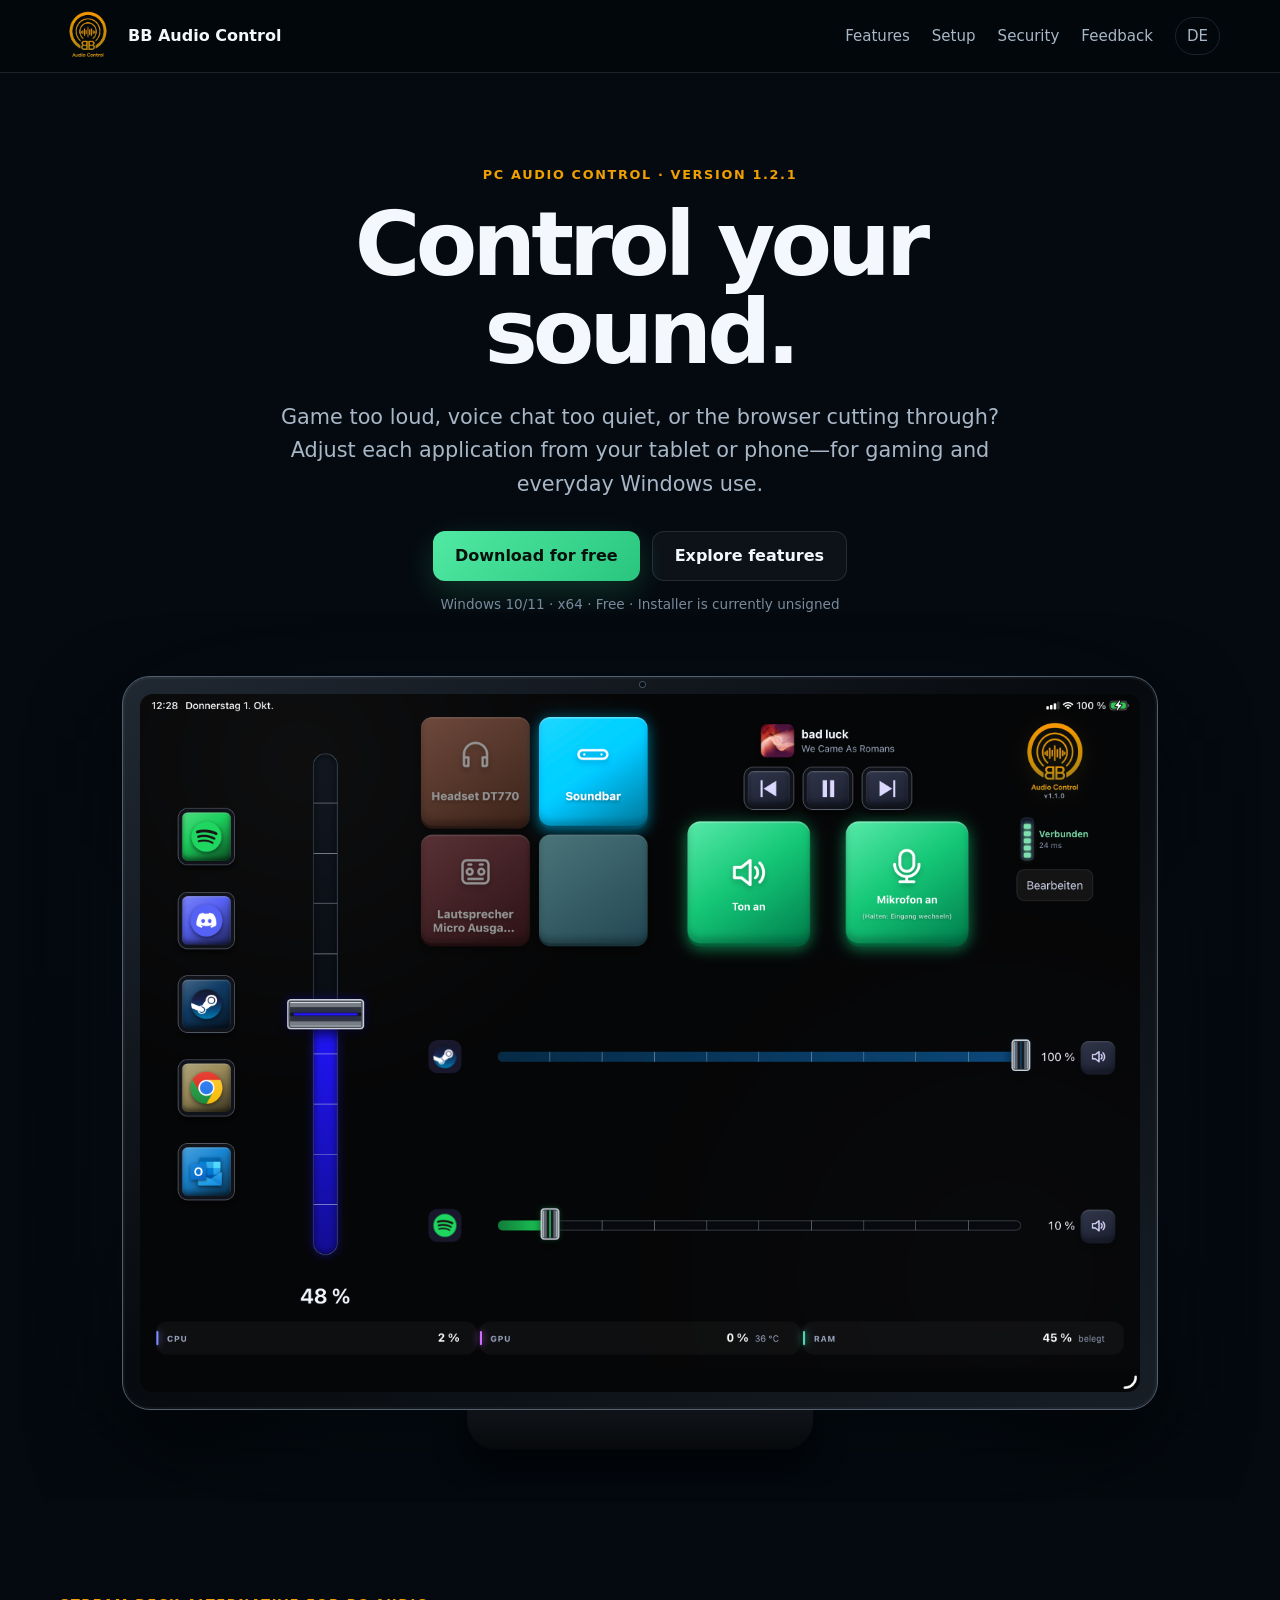
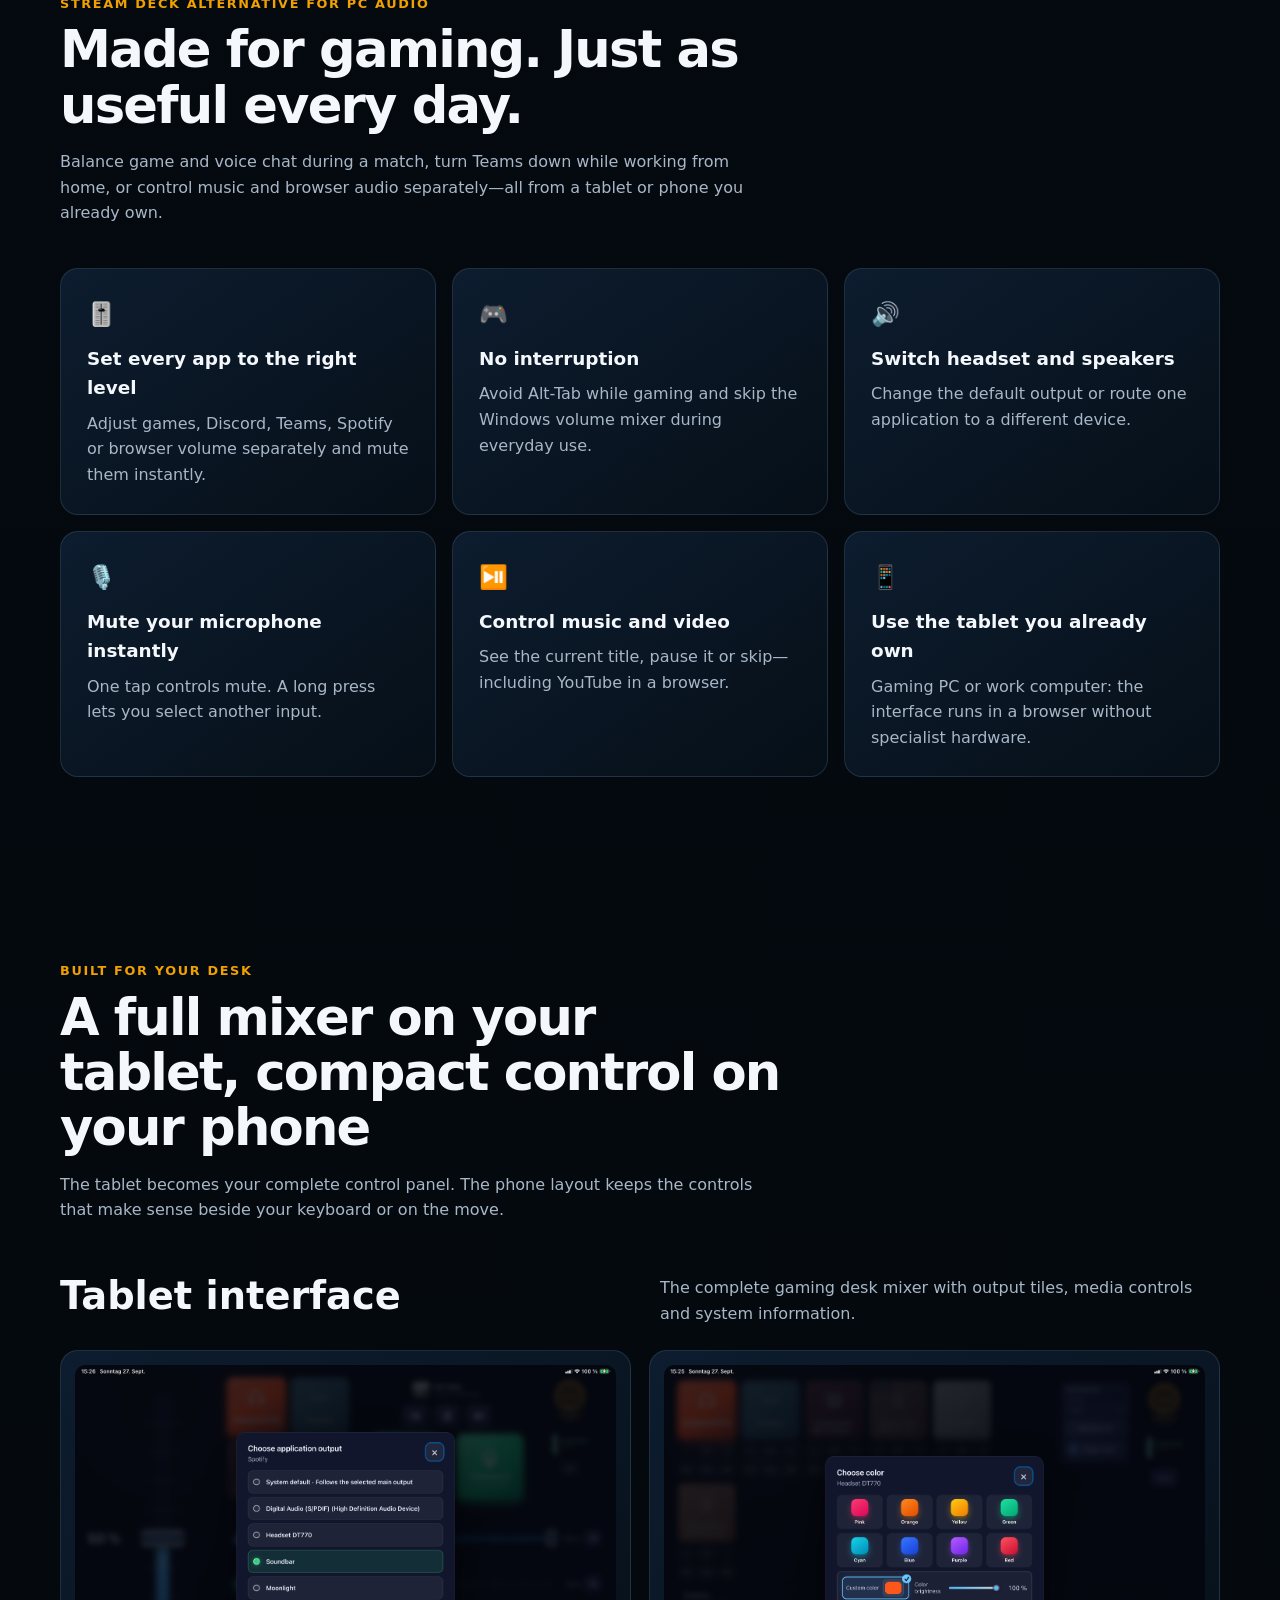
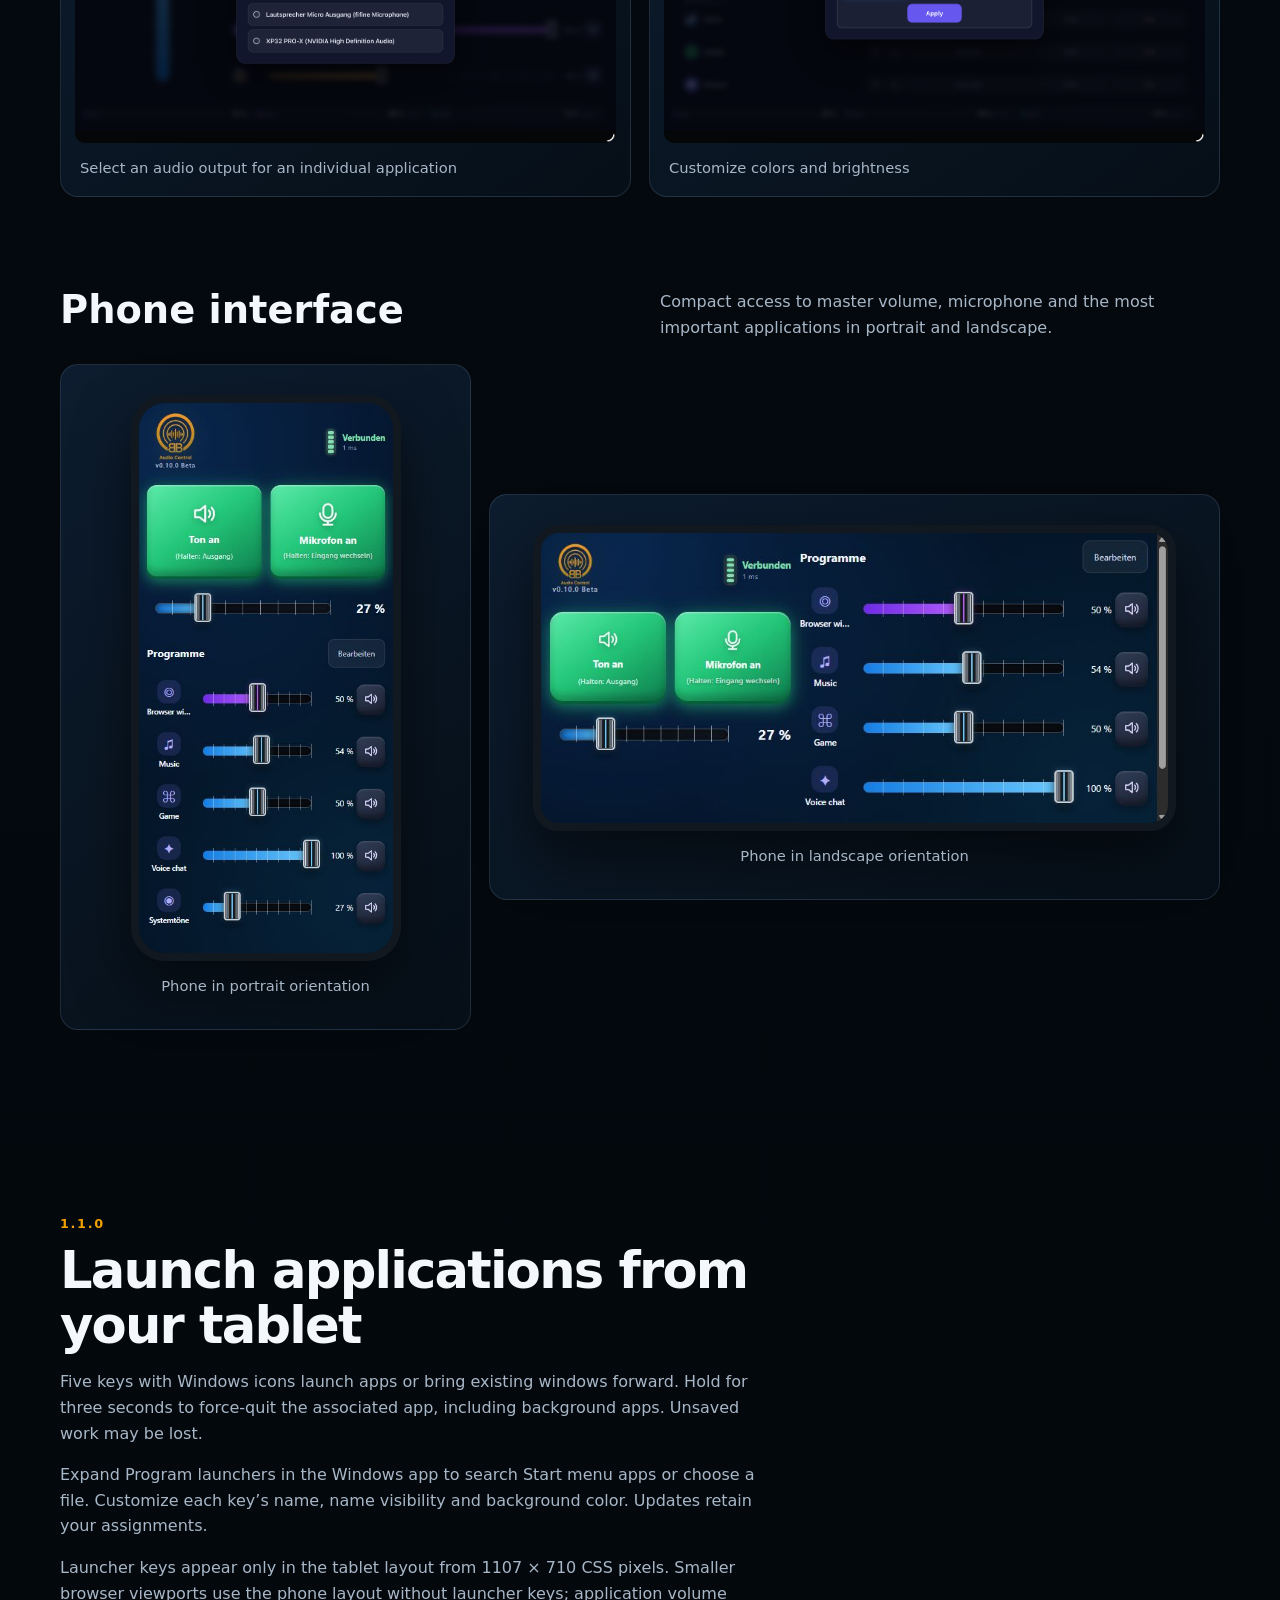
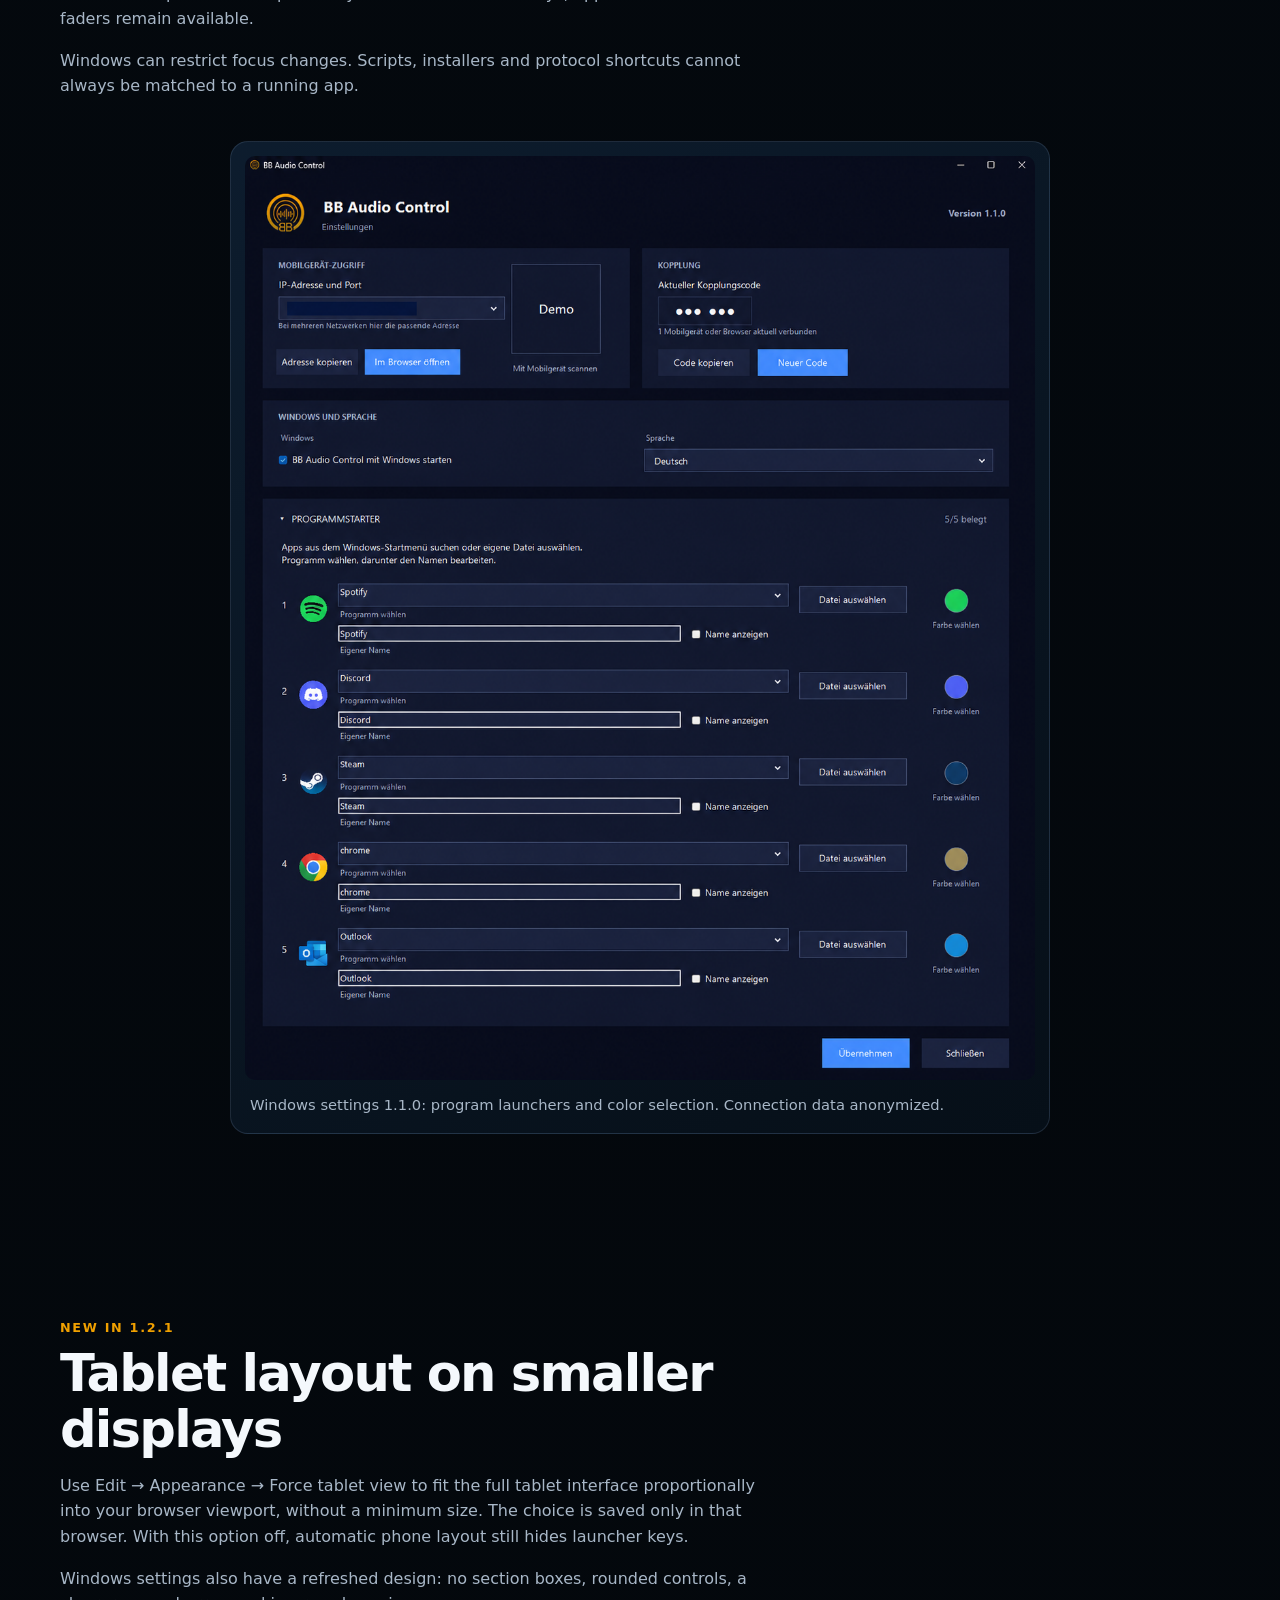
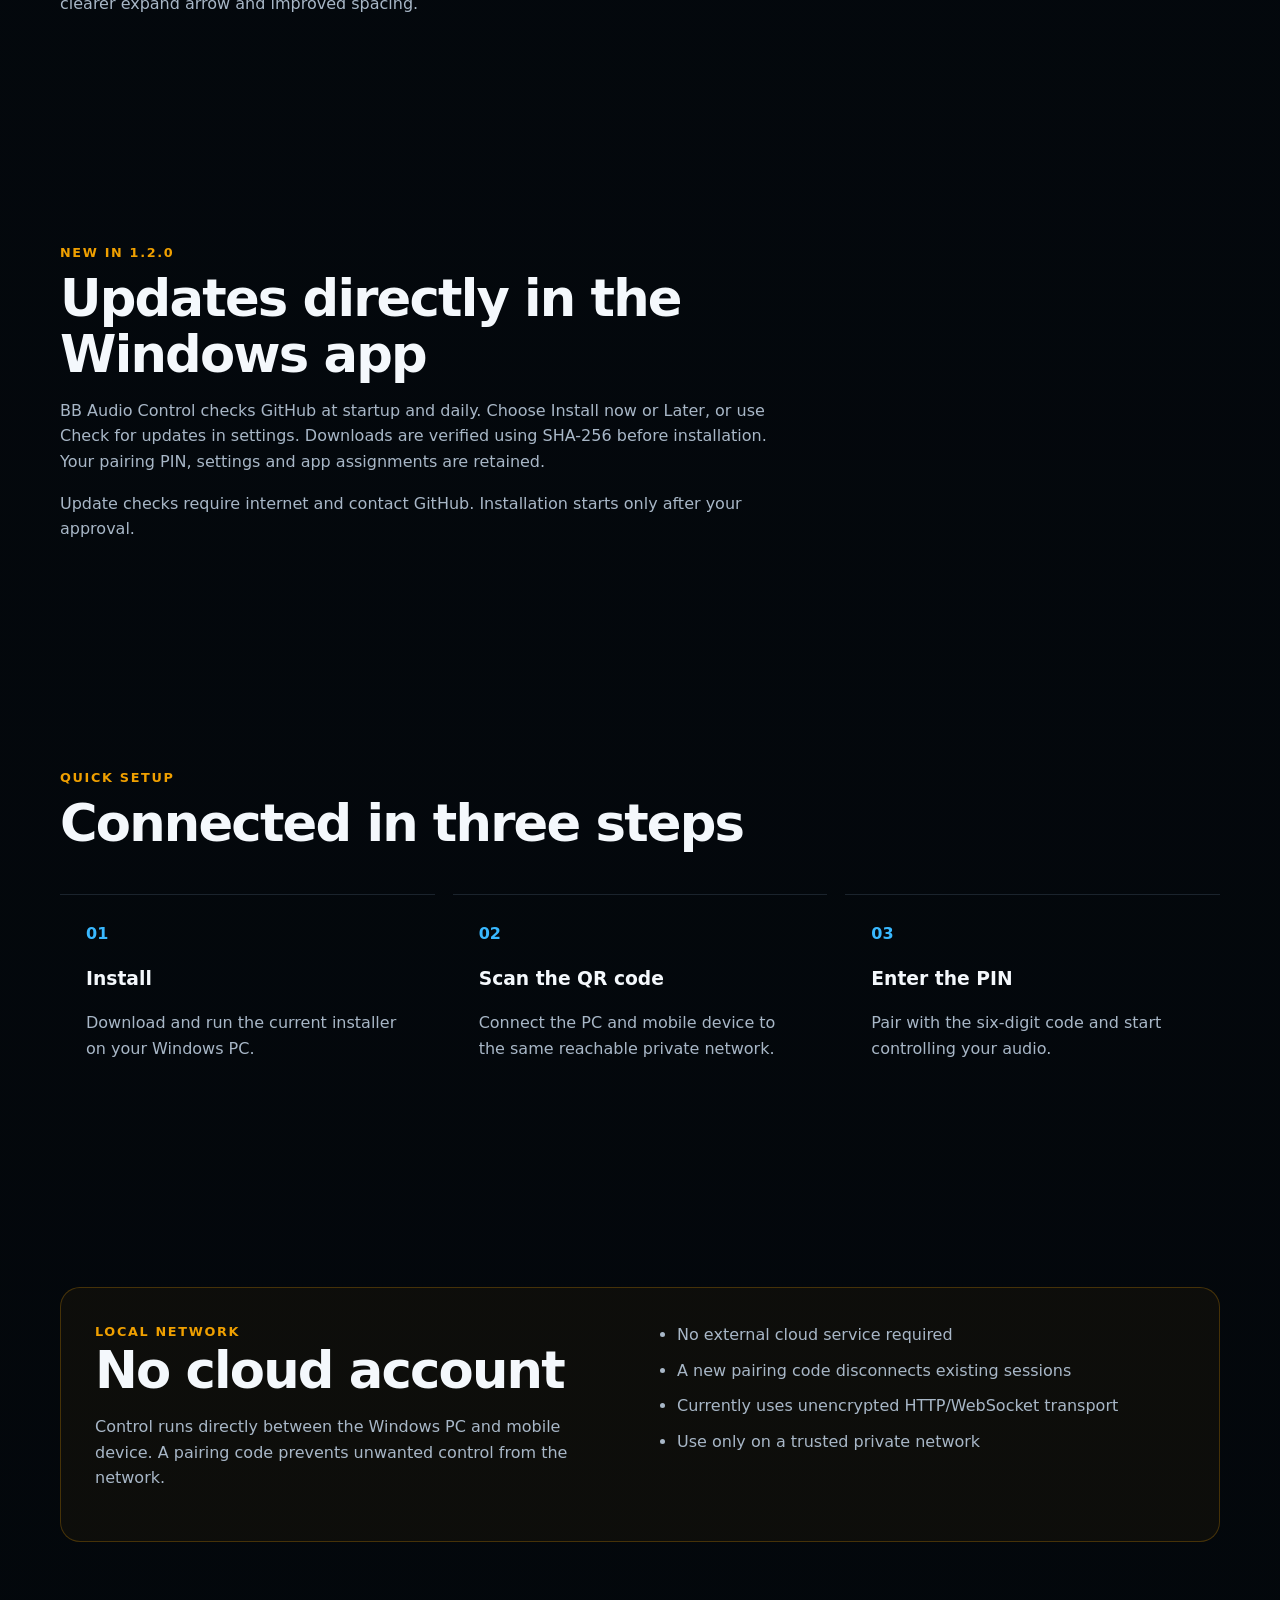
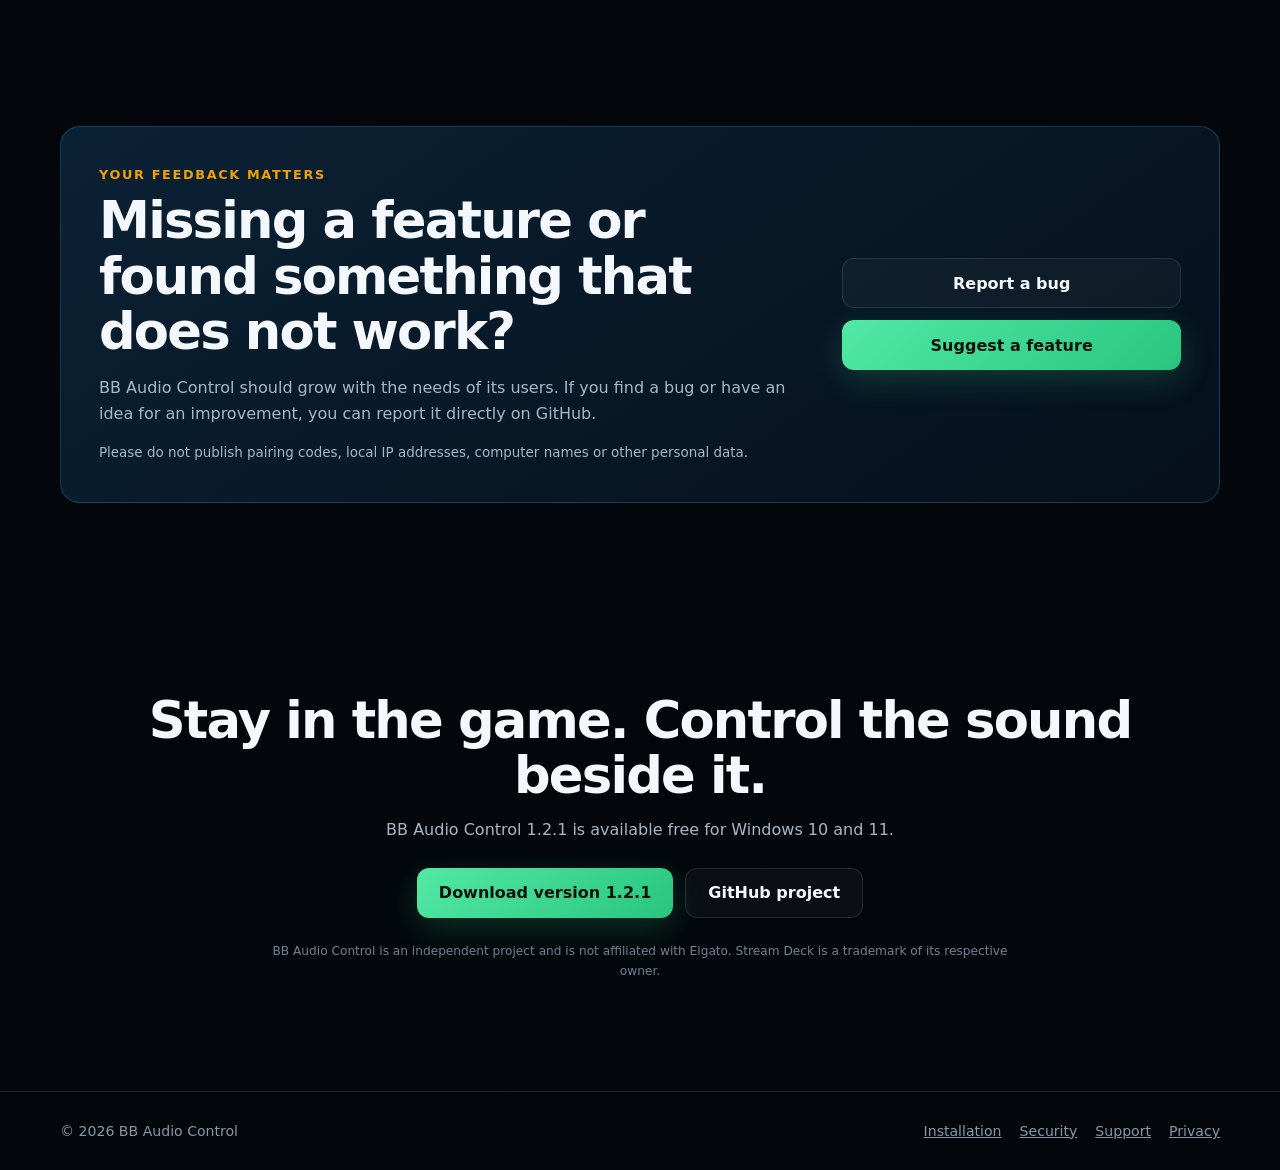
==== commit 0b007aee: "docs: announce 1.2.1 tablet mode and Windows design" ====
--- a/docs/en/index.html
+++ b/docs/en/index.html
@@ -8,23 +8,24 @@
   <link rel="alternate" hreflang="de" href="https://macson17.github.io/BB-Audio-Control/"><link rel="alternate" hreflang="en" href="https://macson17.github.io/BB-Audio-Control/en/">
   <link rel="stylesheet" href="../styles.css"><link rel="icon" href="../assets/logo.png">
   <meta property="og:title" content="BB Audio Control"><meta property="og:description" content="A Stream Deck alternative for PC audio—useful for gaming, working from home and everyday Windows use."><meta property="og:type" content="website"><meta property="og:url" content="https://macson17.github.io/BB-Audio-Control/en/"><meta property="og:image" content="https://macson17.github.io/BB-Audio-Control/assets/v1.1.0-tablet-dashboard.png">
-  <script type="application/ld+json">{"@context":"https://schema.org","@type":"SoftwareApplication","name":"BB Audio Control","applicationCategory":"MultimediaApplication","operatingSystem":"Windows 10, Windows 11","softwareVersion":"1.2.0","downloadUrl":"https://github.com/macson17/BB-Audio-Control/releases/tag/v1.2.0","description":"Local Windows audio mixer for tablets and smartphones.","offers":{"@type":"Offer","price":"0","priceCurrency":"EUR"}}</script>
+  <script type="application/ld+json">{"@context":"https://schema.org","@type":"SoftwareApplication","name":"BB Audio Control","applicationCategory":"MultimediaApplication","operatingSystem":"Windows 10, Windows 11","softwareVersion":"1.2.1","downloadUrl":"https://github.com/macson17/BB-Audio-Control/releases/tag/v1.2.1","description":"Local Windows audio mixer for tablets and smartphones.","offers":{"@type":"Offer","price":"0","priceCurrency":"EUR"}}</script>
 </head>
 <body>
   <header class="site-header"><div class="wrap nav"><a class="brand" href="#top"><img src="../assets/logo.png" alt=""><span>BB Audio Control</span></a><nav class="nav-links" aria-label="Main navigation"><a href="#features">Features</a><a href="#start">Setup</a><a href="#security">Security</a><a href="#feedback">Feedback</a><a href="../" class="language" lang="de">DE</a></nav></div></header>
   <main id="top">
-    <section class="hero"><div class="wrap"><div class="eyebrow">PC audio control · Version 1.2.0</div><h1>Control your sound.</h1><p class="lead">Game too loud, voice chat too quiet, or the browser cutting through? Adjust each application from your tablet or phone—for gaming and everyday Windows use.</p><div class="actions"><a class="button button-primary" href="https://github.com/macson17/BB-Audio-Control/releases/tag/v1.2.0">Download for free</a><a class="button button-secondary" href="#features">Explore features</a></div><p class="microcopy">Windows 10/11 · x64 · Free · Installer is currently unsigned</p><div class="hero-shot"><div class="tablet-frame"><img src="../assets/v1.1.0-tablet-dashboard.png" alt="BB Audio Control dashboard on a tablet" width="2778" height="1940"></div><div class="tablet-stand" aria-hidden="true"></div></div></div></section>
+    <section class="hero"><div class="wrap"><div class="eyebrow">PC audio control · Version 1.2.1</div><h1>Control your sound.</h1><p class="lead">Game too loud, voice chat too quiet, or the browser cutting through? Adjust each application from your tablet or phone—for gaming and everyday Windows use.</p><div class="actions"><a class="button button-primary" href="https://github.com/macson17/BB-Audio-Control/releases/tag/v1.2.1">Download for free</a><a class="button button-secondary" href="#features">Explore features</a></div><p class="microcopy">Windows 10/11 · x64 · Free · Installer is currently unsigned</p><div class="hero-shot"><div class="tablet-frame"><img src="../assets/v1.1.0-tablet-dashboard.png" alt="BB Audio Control dashboard on a tablet" width="2778" height="1940"></div><div class="tablet-stand" aria-hidden="true"></div></div></div></section>
     <section class="section" id="features"><div class="wrap"><div class="section-head"><div class="eyebrow">Stream Deck alternative for PC audio</div><h2>Made for gaming. Just as useful every day.</h2><p>Balance game and voice chat during a match, turn Teams down while working from home, or control music and browser audio separately—all from a tablet or phone you already own.</p></div><div class="grid">
       <article class="card"><div class="icon">🎚️</div><h3>Set every app to the right level</h3><p>Adjust games, Discord, Teams, Spotify or browser volume separately and mute them instantly.</p></article><article class="card"><div class="icon">🎮</div><h3>No interruption</h3><p>Avoid Alt-Tab while gaming and skip the Windows volume mixer during everyday use.</p></article><article class="card"><div class="icon">🔊</div><h3>Switch headset and speakers</h3><p>Change the default output or route one application to a different device.</p></article><article class="card"><div class="icon">🎙️</div><h3>Mute your microphone instantly</h3><p>One tap controls mute. A long press lets you select another input.</p></article><article class="card"><div class="icon">⏯️</div><h3>Control music and video</h3><p>See the current title, pause it or skip—including YouTube in a browser.</p></article><article class="card"><div class="icon">📱</div><h3>Use the tablet you already own</h3><p>Gaming PC or work computer: the interface runs in a browser without specialist hardware.</p></article>
     </div></div></section>
     <section class="section" id="views"><div class="wrap"><div class="section-head"><div class="eyebrow">Built for your desk</div><h2>A full mixer on your tablet, compact control on your phone</h2><p>The tablet becomes your complete control panel. The phone layout keeps the controls that make sense beside your keyboard or on the move.</p></div><div class="device-section"><div class="device-heading"><h3>Tablet interface</h3><p>The complete gaming desk mixer with output tiles, media controls and system information.</p></div><div class="device-gallery"><figure class="device-card"><img src="../assets/app-output.png" alt="Select an application audio output in the tablet interface" loading="lazy"><figcaption>Select an audio output for an individual application</figcaption></figure><figure class="device-card"><img src="../assets/color-picker.png" alt="Customize colors in the tablet interface" loading="lazy"><figcaption>Customize colors and brightness</figcaption></figure></div></div><div class="device-section"><div class="device-heading"><h3>Phone interface</h3><p>Compact access to master volume, microphone and the most important applications in portrait and landscape.</p></div><div class="device-gallery phone-gallery"><figure class="device-card phone-device"><img src="../assets/phone.png" alt="BB Audio Control on a phone in portrait orientation" loading="lazy"><figcaption>Phone in portrait orientation</figcaption></figure><figure class="device-card phone-device landscape"><img src="../assets/phone-landscape.png" alt="BB Audio Control on a phone in landscape orientation" loading="lazy"><figcaption>Phone in landscape orientation</figcaption></figure></div></div></div></section>
     <section class="section" id="launchers"><div class="wrap"><div class="section-head"><div class="eyebrow">1.1.0</div><h2>Launch applications from your tablet</h2><p>Five keys with Windows icons launch apps or bring existing windows forward. Hold for three seconds to force-quit the associated app, including background apps. Unsaved work may be lost.</p><p>Expand Program launchers in the Windows app to search Start menu apps or choose a file. Customize each key’s name, name visibility and background color. Updates retain your assignments.</p><p>Launcher keys appear only in the tablet layout from 1107 × 710 CSS pixels. Smaller browser viewports use the phone layout without launcher keys; application volume faders remain available.</p><p>Windows can restrict focus changes. Scripts, installers and protocol shortcuts cannot always be matched to a running app.</p></div><figure class="device-card windows-settings"><img src="../assets/v1.1.0-windows-settings.png" alt="Windows settings 1.1.0: program launchers and color selection. Connection data anonymized." loading="lazy" width="1159" height="1356"><figcaption>Windows settings 1.1.0: program launchers and color selection. Connection data anonymized.</figcaption></figure></div></section>
+    <section class="section"><div class="wrap"><div class="section-head"><div class="eyebrow">New in 1.2.1</div><h2>Tablet layout on smaller displays</h2><p>Use Edit → Appearance → Force tablet view to fit the full tablet interface proportionally into your browser viewport, without a minimum size. The choice is saved only in that browser. With this option off, automatic phone layout still hides launcher keys.</p><p>Windows settings also have a refreshed design: no section boxes, rounded controls, a clearer expand arrow and improved spacing.</p></div></div></section>
     <section class="section" id="updates"><div class="wrap"><div class="section-head"><div class="eyebrow">New in 1.2.0</div><h2>Updates directly in the Windows app</h2><p>BB Audio Control checks GitHub at startup and daily. Choose Install now or Later, or use Check for updates in settings. Downloads are verified using SHA-256 before installation. Your pairing PIN, settings and app assignments are retained.</p><p>Update checks require internet and contact GitHub. Installation starts only after your approval.</p></div></div></section>
 <section class="section" id="start"><div class="wrap"><div class="section-head"><div class="eyebrow">Quick setup</div><h2>Connected in three steps</h2></div><div class="steps"><article class="step"><h3>Install</h3><p>Download and run the current installer on your Windows PC.</p></article><article class="step"><h3>Scan the QR code</h3><p>Connect the PC and mobile device to the same reachable private network.</p></article><article class="step"><h3>Enter the PIN</h3><p>Pair with the six-digit code and start controlling your audio.</p></article></div></div></section>
     <section class="section" id="security"><div class="wrap security"><div><div class="eyebrow">Local network</div><h2>No cloud account</h2><p>Control runs directly between the Windows PC and mobile device. A pairing code prevents unwanted control from the network.</p></div><ul><li>No external cloud service required</li><li>A new pairing code disconnects existing sessions</li><li>Currently uses unencrypted HTTP/WebSocket transport</li><li>Use only on a trusted private network</li></ul></div></section>
     <section class="section" id="feedback"><div class="wrap feedback-panel"><div><div class="eyebrow">Your feedback matters</div><h2>Missing a feature or found something that does not work?</h2><p>BB Audio Control should grow with the needs of its users. If you find a bug or have an idea for an improvement, you can report it directly on GitHub.</p><p class="feedback-note">Please do not publish pairing codes, local IP addresses, computer names or other personal data.</p></div><div class="feedback-actions"><a class="button button-secondary" href="https://github.com/macson17/BB-Audio-Control/issues/new?template=bug_report.yml">Report a bug</a><a class="button button-primary" href="https://github.com/macson17/BB-Audio-Control/issues/new?template=feature_request.yml">Suggest a feature</a></div></div></section>
 
-    <section class="cta"><div class="wrap"><h2>Stay in the game. Control the sound beside it.</h2><p>BB Audio Control 1.2.0 is available free for Windows 10 and 11.</p><div class="actions"><a class="button button-primary" href="https://github.com/macson17/BB-Audio-Control/releases/tag/v1.2.0">Download version 1.2.0</a><a class="button button-secondary" href="https://github.com/macson17/BB-Audio-Control">GitHub project</a></div><p class="trademark-note">BB Audio Control is an independent project and is not affiliated with Elgato. Stream Deck is a trademark of its respective owner.</p></div></section>
+    <section class="cta"><div class="wrap"><h2>Stay in the game. Control the sound beside it.</h2><p>BB Audio Control 1.2.1 is available free for Windows 10 and 11.</p><div class="actions"><a class="button button-primary" href="https://github.com/macson17/BB-Audio-Control/releases/tag/v1.2.1">Download version 1.2.1</a><a class="button button-secondary" href="https://github.com/macson17/BB-Audio-Control">GitHub project</a></div><p class="trademark-note">BB Audio Control is an independent project and is not affiliated with Elgato. Stream Deck is a trademark of its respective owner.</p></div></section>
   </main>
   <footer><div class="wrap footer-row"><span>© 2026 BB Audio Control</span><div class="footer-links"><a href="https://github.com/macson17/BB-Audio-Control/blob/main/README-Installation.md">Installation</a><a href="https://github.com/macson17/BB-Audio-Control/blob/main/SECURITY.md">Security</a><a href="https://github.com/macson17/BB-Audio-Control/issues">Support</a><a href="privacy/">Privacy</a></div></div></footer>
 </body></html>
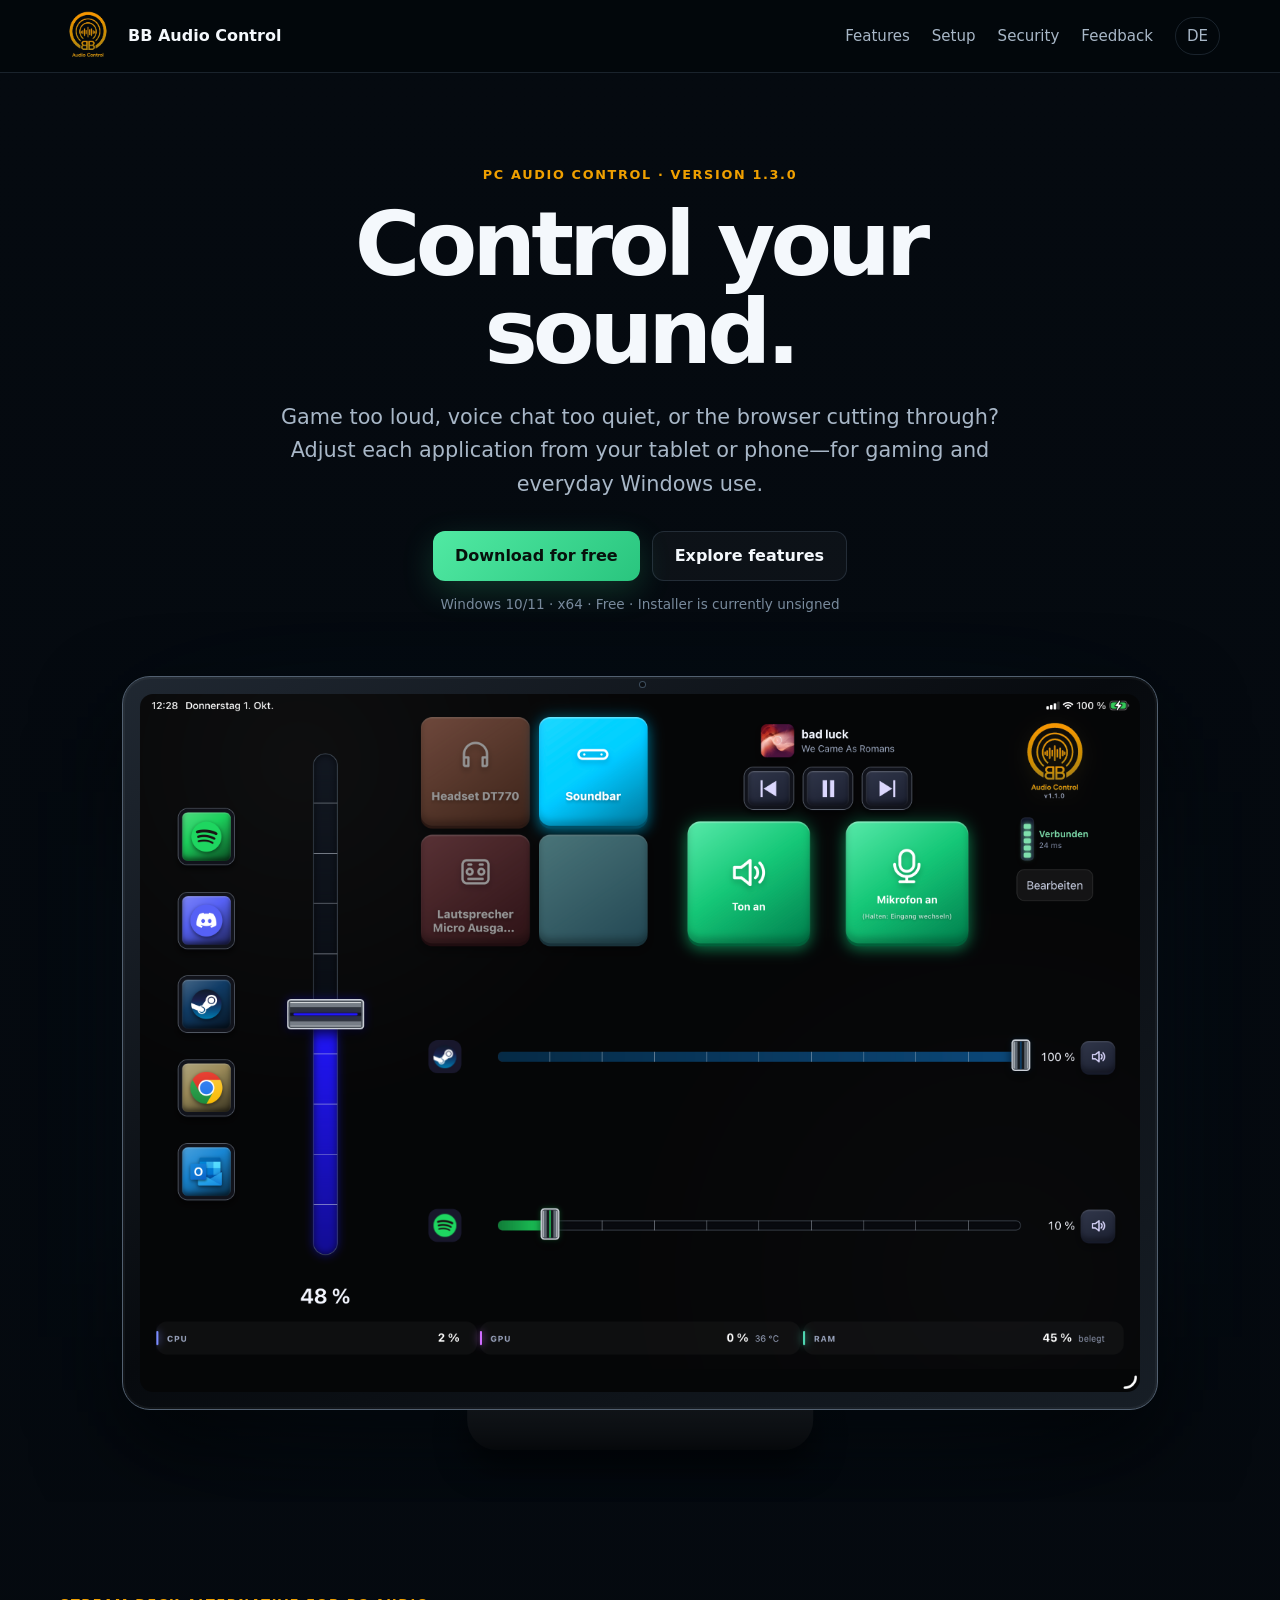
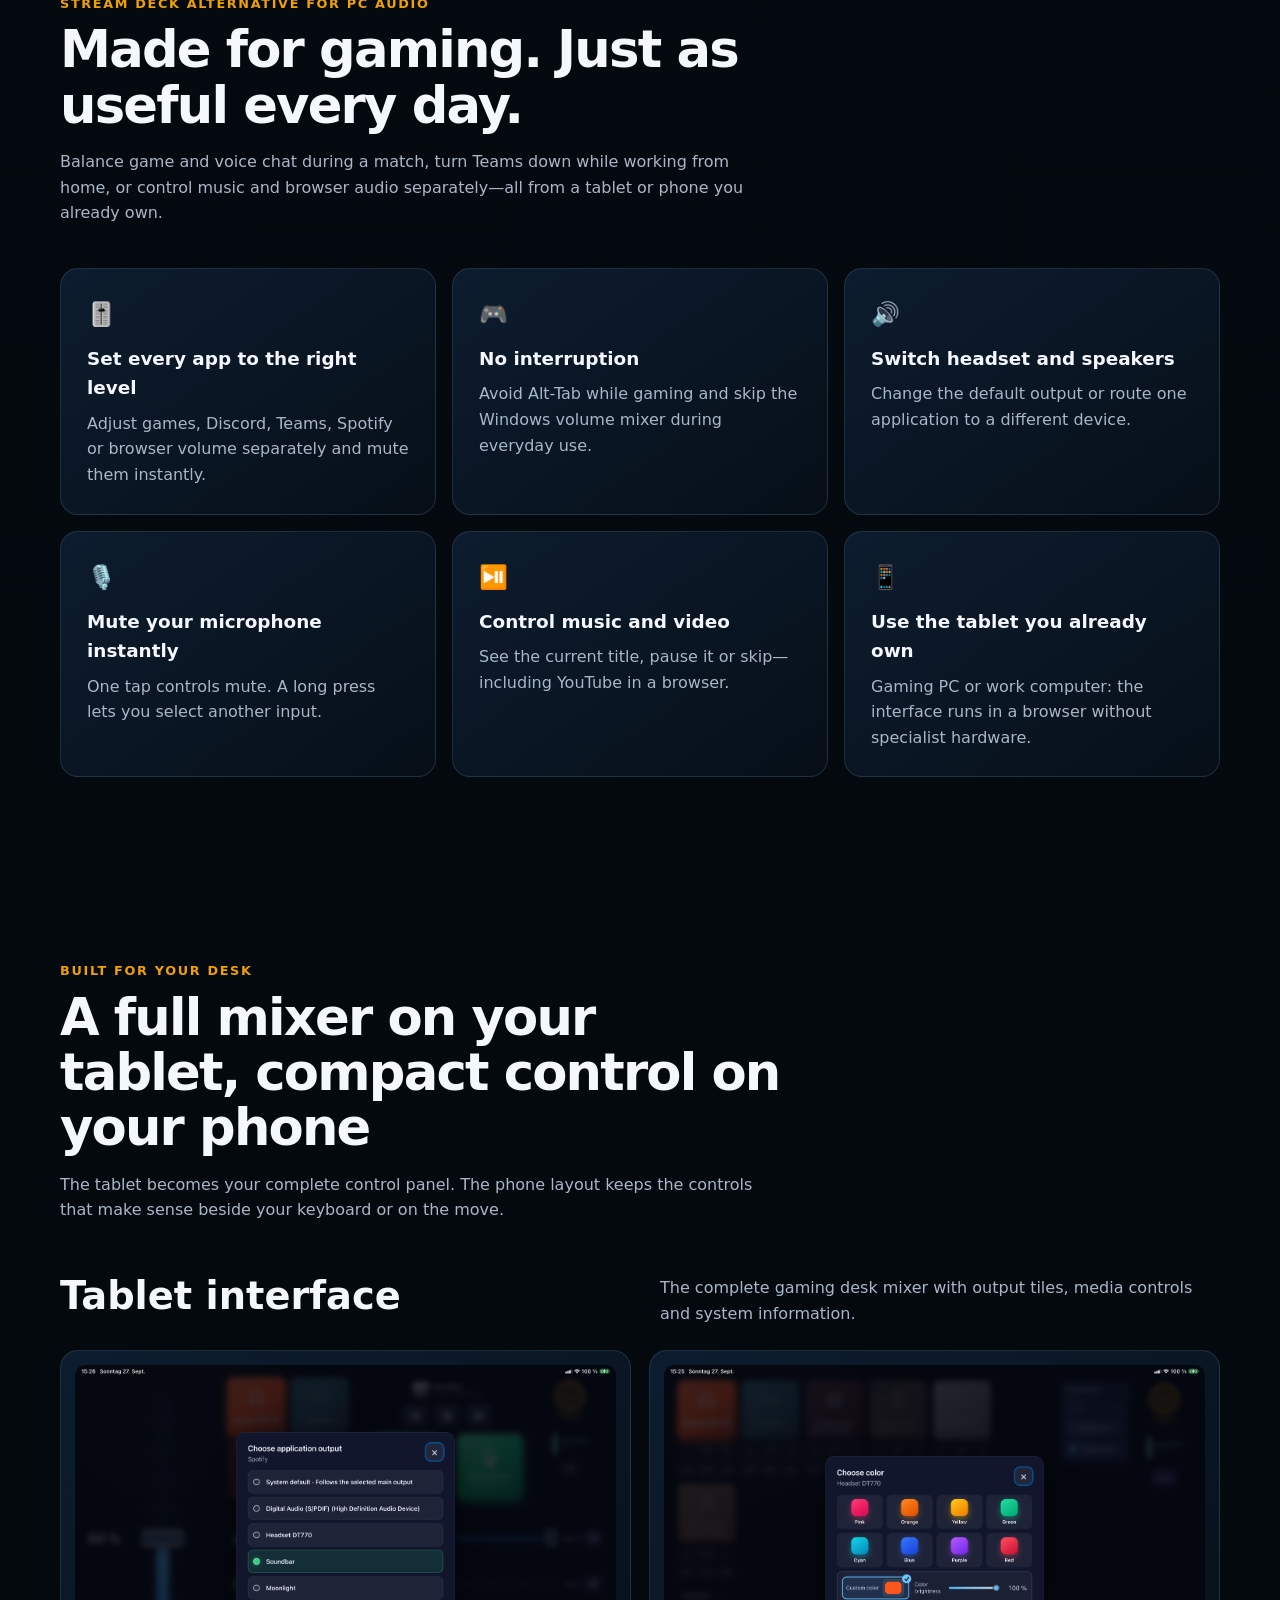
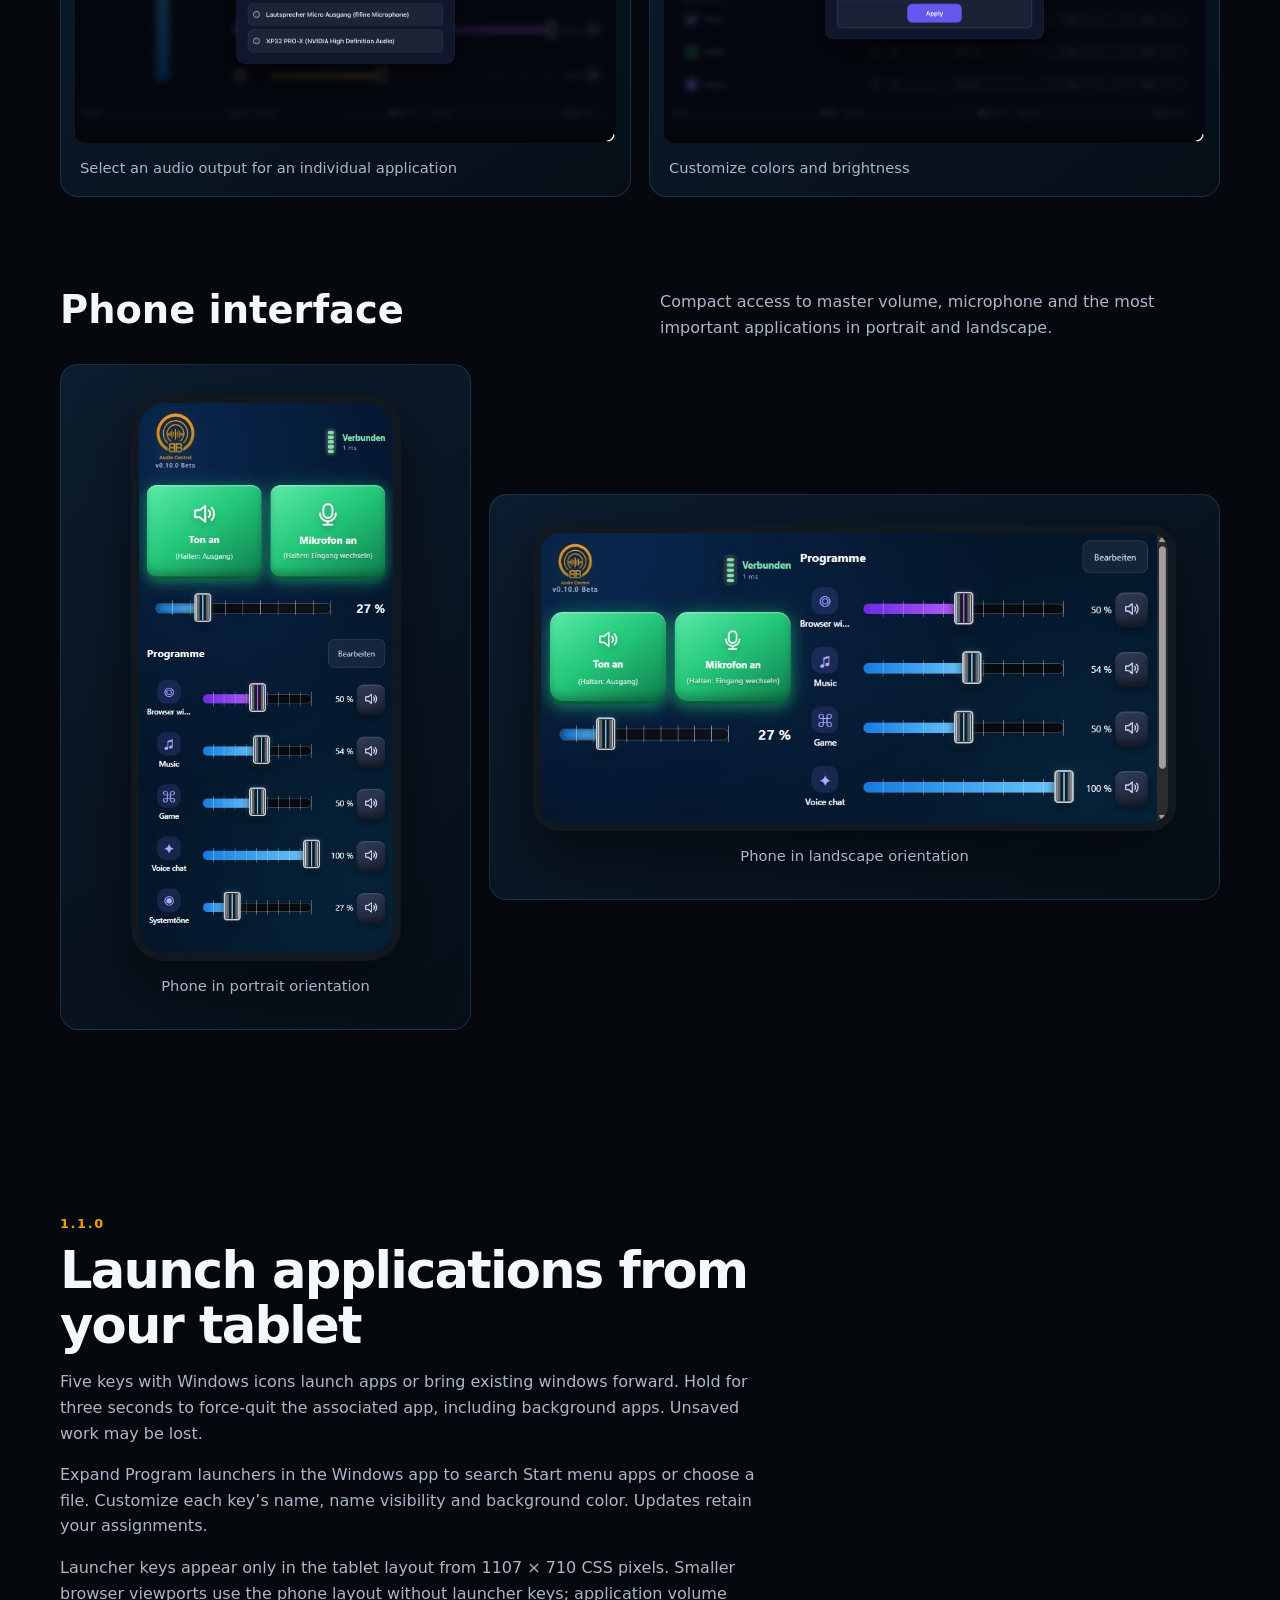
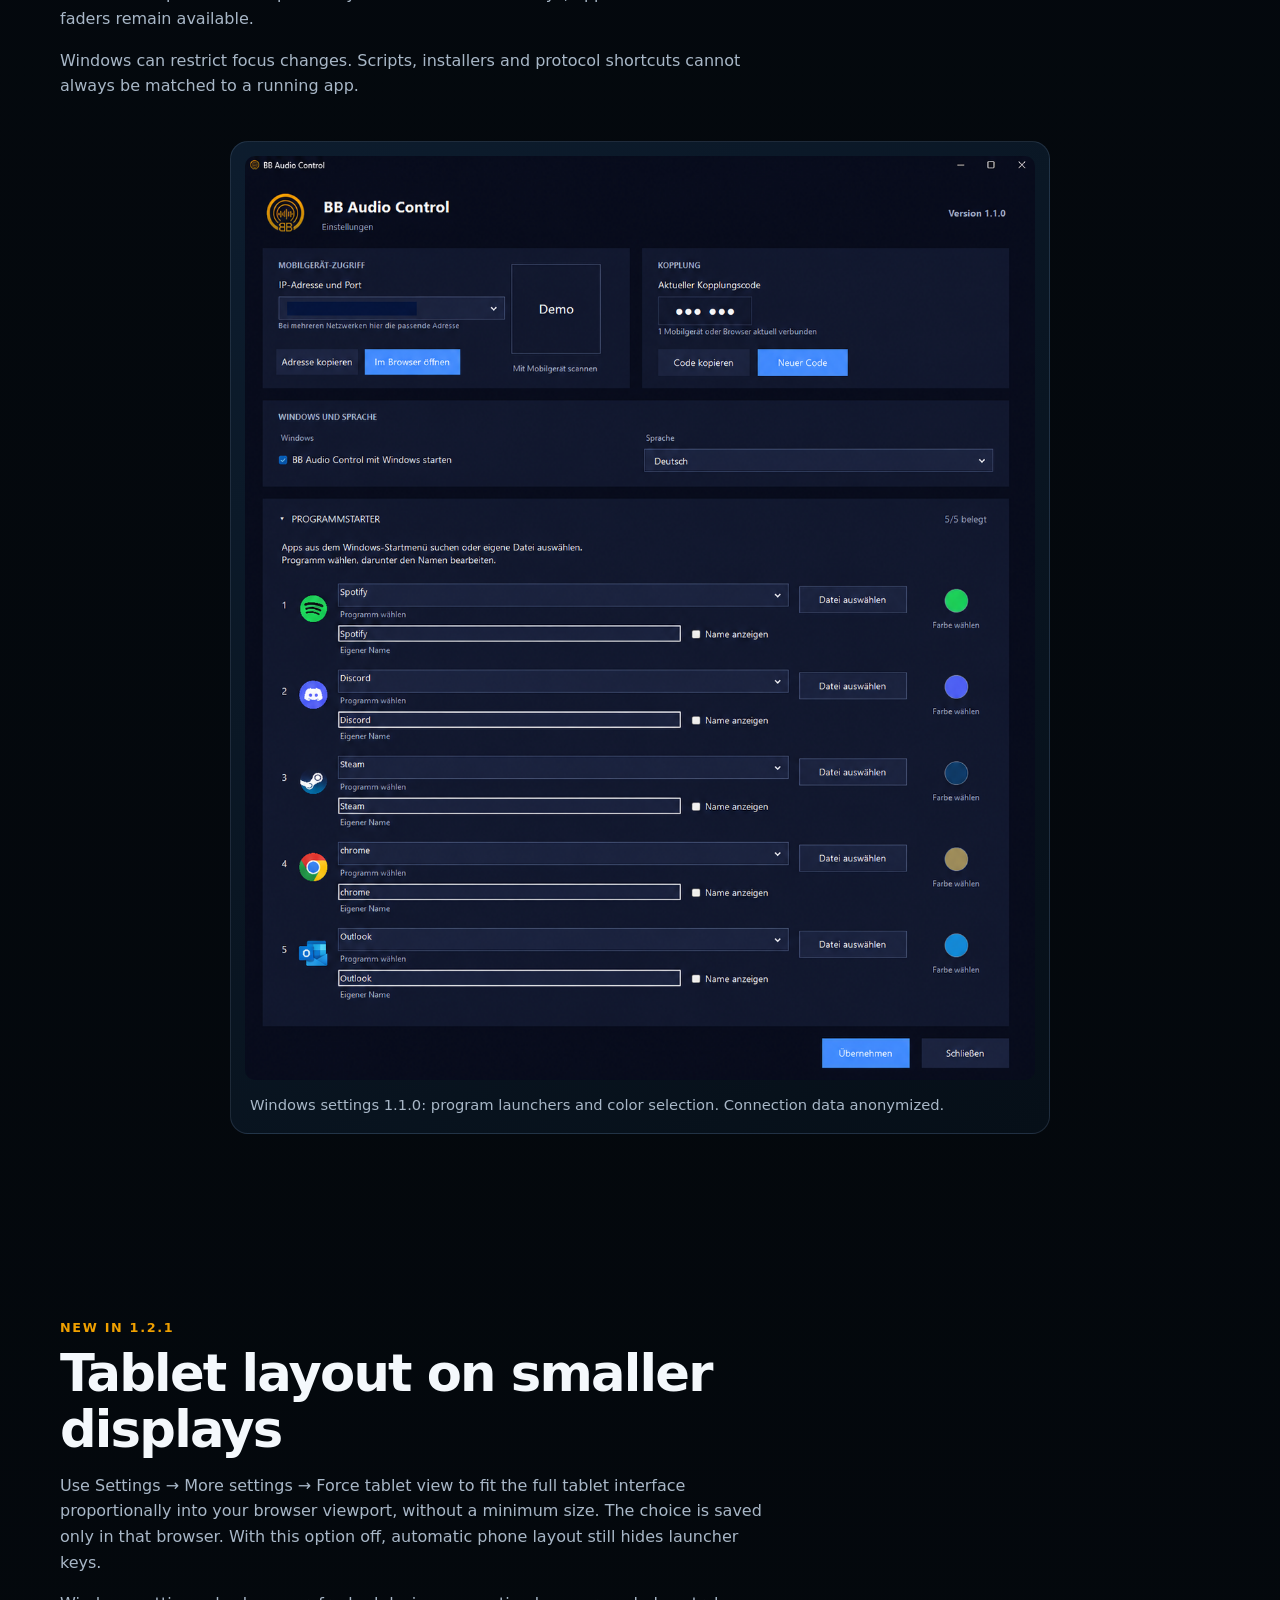
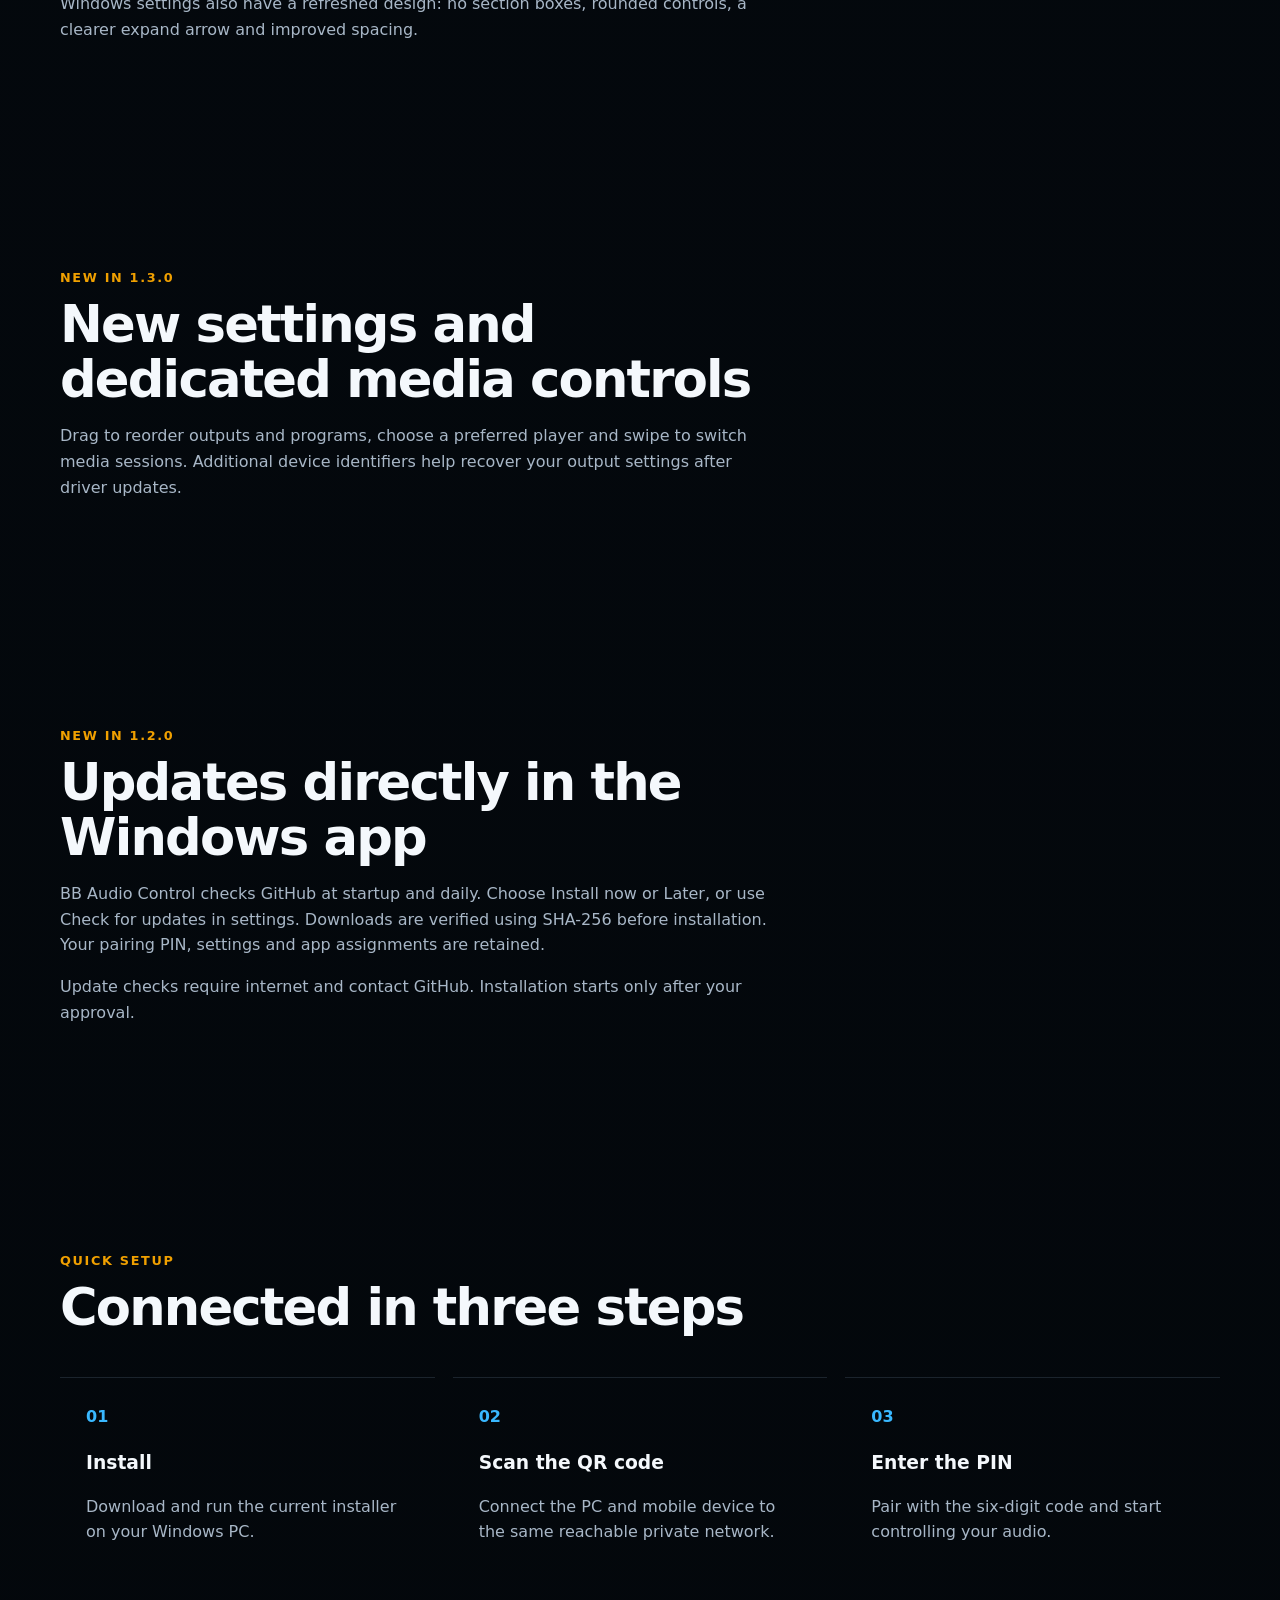
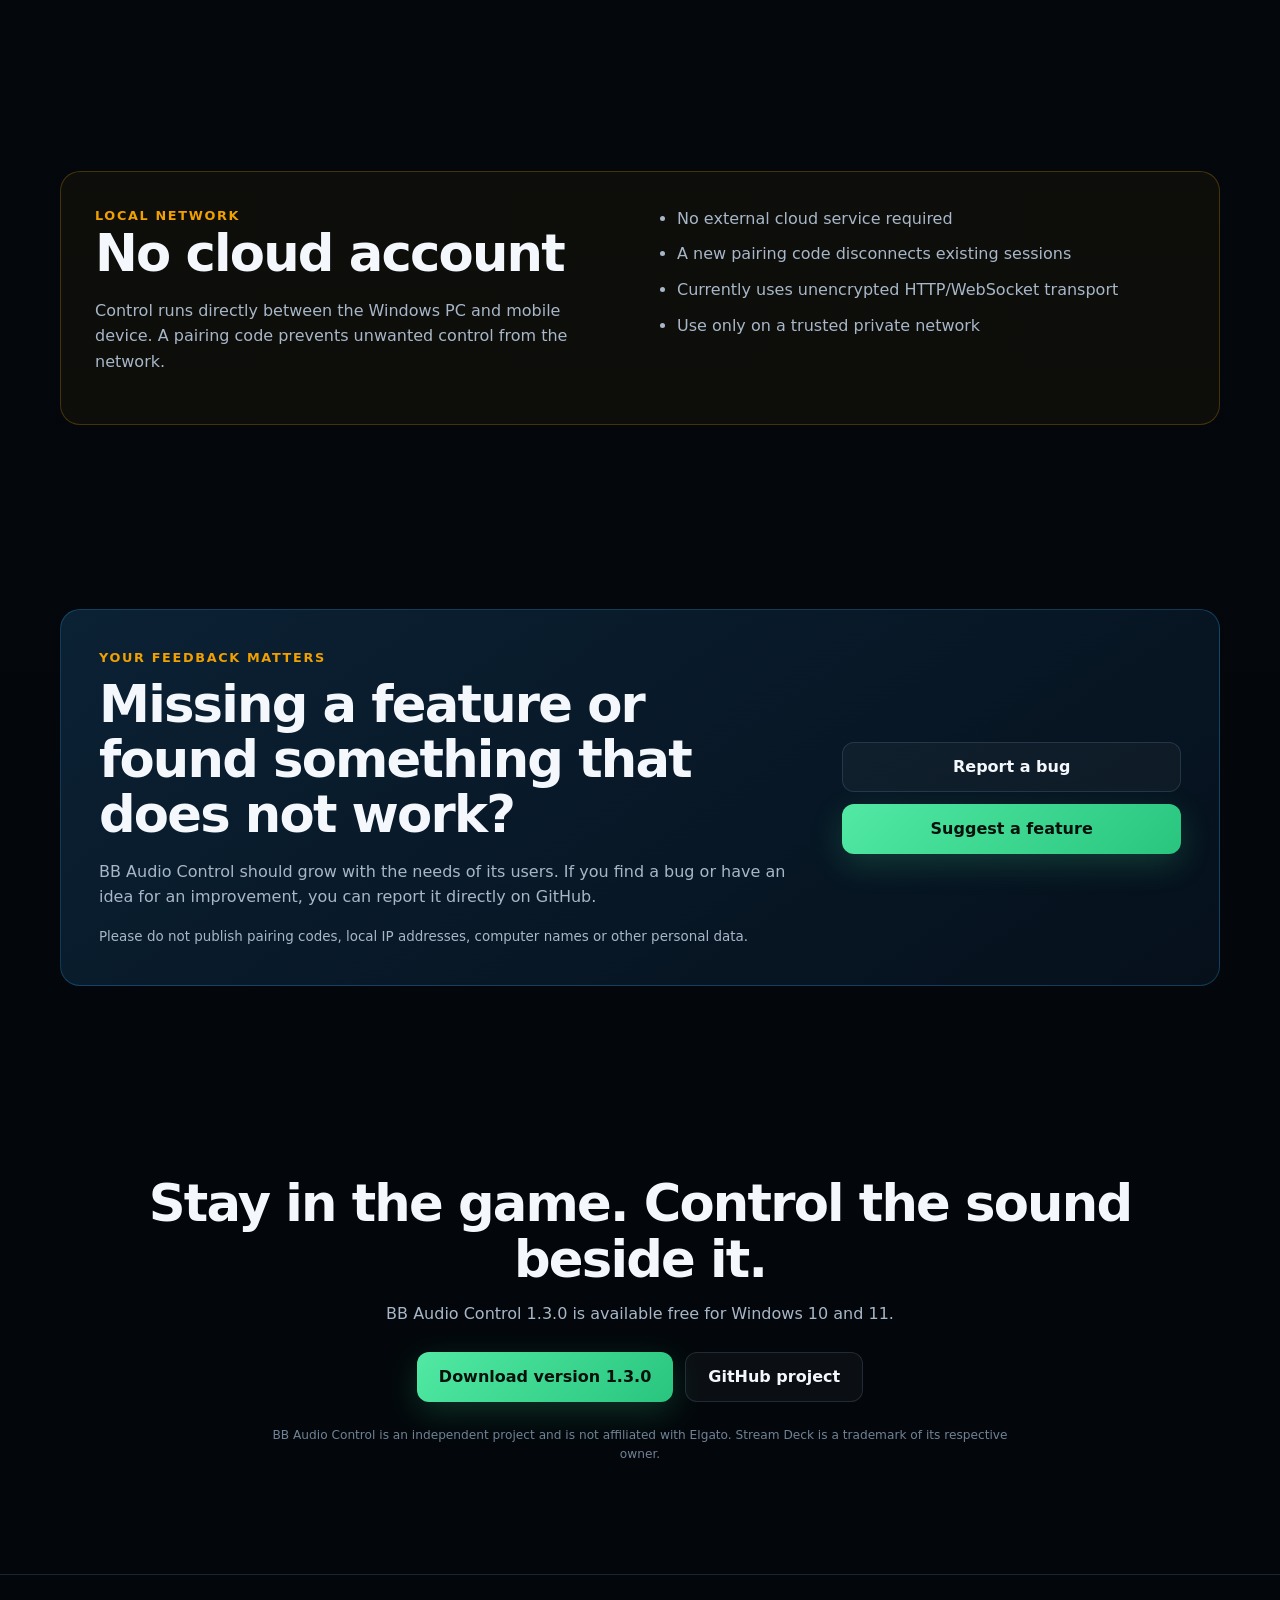
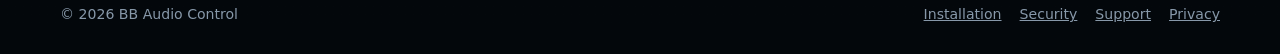
==== commit 23d8187c: "docs: release 1.3.0 media players and settings tabs" ====
--- a/docs/en/index.html
+++ b/docs/en/index.html
@@ -8,24 +8,25 @@
   <link rel="alternate" hreflang="de" href="https://macson17.github.io/BB-Audio-Control/"><link rel="alternate" hreflang="en" href="https://macson17.github.io/BB-Audio-Control/en/">
   <link rel="stylesheet" href="../styles.css"><link rel="icon" href="../assets/logo.png">
   <meta property="og:title" content="BB Audio Control"><meta property="og:description" content="A Stream Deck alternative for PC audio—useful for gaming, working from home and everyday Windows use."><meta property="og:type" content="website"><meta property="og:url" content="https://macson17.github.io/BB-Audio-Control/en/"><meta property="og:image" content="https://macson17.github.io/BB-Audio-Control/assets/v1.1.0-tablet-dashboard.png">
-  <script type="application/ld+json">{"@context":"https://schema.org","@type":"SoftwareApplication","name":"BB Audio Control","applicationCategory":"MultimediaApplication","operatingSystem":"Windows 10, Windows 11","softwareVersion":"1.2.1","downloadUrl":"https://github.com/macson17/BB-Audio-Control/releases/tag/v1.2.1","description":"Local Windows audio mixer for tablets and smartphones.","offers":{"@type":"Offer","price":"0","priceCurrency":"EUR"}}</script>
+  <script type="application/ld+json">{"@context":"https://schema.org","@type":"SoftwareApplication","name":"BB Audio Control","applicationCategory":"MultimediaApplication","operatingSystem":"Windows 10, Windows 11","softwareVersion":"1.3.0","downloadUrl":"https://github.com/macson17/BB-Audio-Control/releases/tag/v1.3.0","description":"Local Windows audio mixer for tablets and smartphones.","offers":{"@type":"Offer","price":"0","priceCurrency":"EUR"}}</script>
 </head>
 <body>
   <header class="site-header"><div class="wrap nav"><a class="brand" href="#top"><img src="../assets/logo.png" alt=""><span>BB Audio Control</span></a><nav class="nav-links" aria-label="Main navigation"><a href="#features">Features</a><a href="#start">Setup</a><a href="#security">Security</a><a href="#feedback">Feedback</a><a href="../" class="language" lang="de">DE</a></nav></div></header>
   <main id="top">
-    <section class="hero"><div class="wrap"><div class="eyebrow">PC audio control · Version 1.2.1</div><h1>Control your sound.</h1><p class="lead">Game too loud, voice chat too quiet, or the browser cutting through? Adjust each application from your tablet or phone—for gaming and everyday Windows use.</p><div class="actions"><a class="button button-primary" href="https://github.com/macson17/BB-Audio-Control/releases/tag/v1.2.1">Download for free</a><a class="button button-secondary" href="#features">Explore features</a></div><p class="microcopy">Windows 10/11 · x64 · Free · Installer is currently unsigned</p><div class="hero-shot"><div class="tablet-frame"><img src="../assets/v1.1.0-tablet-dashboard.png" alt="BB Audio Control dashboard on a tablet" width="2778" height="1940"></div><div class="tablet-stand" aria-hidden="true"></div></div></div></section>
+    <section class="hero"><div class="wrap"><div class="eyebrow">PC audio control · Version 1.3.0</div><h1>Control your sound.</h1><p class="lead">Game too loud, voice chat too quiet, or the browser cutting through? Adjust each application from your tablet or phone—for gaming and everyday Windows use.</p><div class="actions"><a class="button button-primary" href="https://github.com/macson17/BB-Audio-Control/releases/tag/v1.3.0">Download for free</a><a class="button button-secondary" href="#features">Explore features</a></div><p class="microcopy">Windows 10/11 · x64 · Free · Installer is currently unsigned</p><div class="hero-shot"><div class="tablet-frame"><img src="../assets/v1.1.0-tablet-dashboard.png" alt="BB Audio Control dashboard on a tablet" width="2778" height="1940"></div><div class="tablet-stand" aria-hidden="true"></div></div></div></section>
     <section class="section" id="features"><div class="wrap"><div class="section-head"><div class="eyebrow">Stream Deck alternative for PC audio</div><h2>Made for gaming. Just as useful every day.</h2><p>Balance game and voice chat during a match, turn Teams down while working from home, or control music and browser audio separately—all from a tablet or phone you already own.</p></div><div class="grid">
       <article class="card"><div class="icon">🎚️</div><h3>Set every app to the right level</h3><p>Adjust games, Discord, Teams, Spotify or browser volume separately and mute them instantly.</p></article><article class="card"><div class="icon">🎮</div><h3>No interruption</h3><p>Avoid Alt-Tab while gaming and skip the Windows volume mixer during everyday use.</p></article><article class="card"><div class="icon">🔊</div><h3>Switch headset and speakers</h3><p>Change the default output or route one application to a different device.</p></article><article class="card"><div class="icon">🎙️</div><h3>Mute your microphone instantly</h3><p>One tap controls mute. A long press lets you select another input.</p></article><article class="card"><div class="icon">⏯️</div><h3>Control music and video</h3><p>See the current title, pause it or skip—including YouTube in a browser.</p></article><article class="card"><div class="icon">📱</div><h3>Use the tablet you already own</h3><p>Gaming PC or work computer: the interface runs in a browser without specialist hardware.</p></article>
     </div></div></section>
     <section class="section" id="views"><div class="wrap"><div class="section-head"><div class="eyebrow">Built for your desk</div><h2>A full mixer on your tablet, compact control on your phone</h2><p>The tablet becomes your complete control panel. The phone layout keeps the controls that make sense beside your keyboard or on the move.</p></div><div class="device-section"><div class="device-heading"><h3>Tablet interface</h3><p>The complete gaming desk mixer with output tiles, media controls and system information.</p></div><div class="device-gallery"><figure class="device-card"><img src="../assets/app-output.png" alt="Select an application audio output in the tablet interface" loading="lazy"><figcaption>Select an audio output for an individual application</figcaption></figure><figure class="device-card"><img src="../assets/color-picker.png" alt="Customize colors in the tablet interface" loading="lazy"><figcaption>Customize colors and brightness</figcaption></figure></div></div><div class="device-section"><div class="device-heading"><h3>Phone interface</h3><p>Compact access to master volume, microphone and the most important applications in portrait and landscape.</p></div><div class="device-gallery phone-gallery"><figure class="device-card phone-device"><img src="../assets/phone.png" alt="BB Audio Control on a phone in portrait orientation" loading="lazy"><figcaption>Phone in portrait orientation</figcaption></figure><figure class="device-card phone-device landscape"><img src="../assets/phone-landscape.png" alt="BB Audio Control on a phone in landscape orientation" loading="lazy"><figcaption>Phone in landscape orientation</figcaption></figure></div></div></div></section>
     <section class="section" id="launchers"><div class="wrap"><div class="section-head"><div class="eyebrow">1.1.0</div><h2>Launch applications from your tablet</h2><p>Five keys with Windows icons launch apps or bring existing windows forward. Hold for three seconds to force-quit the associated app, including background apps. Unsaved work may be lost.</p><p>Expand Program launchers in the Windows app to search Start menu apps or choose a file. Customize each key’s name, name visibility and background color. Updates retain your assignments.</p><p>Launcher keys appear only in the tablet layout from 1107 × 710 CSS pixels. Smaller browser viewports use the phone layout without launcher keys; application volume faders remain available.</p><p>Windows can restrict focus changes. Scripts, installers and protocol shortcuts cannot always be matched to a running app.</p></div><figure class="device-card windows-settings"><img src="../assets/v1.1.0-windows-settings.png" alt="Windows settings 1.1.0: program launchers and color selection. Connection data anonymized." loading="lazy" width="1159" height="1356"><figcaption>Windows settings 1.1.0: program launchers and color selection. Connection data anonymized.</figcaption></figure></div></section>
-    <section class="section"><div class="wrap"><div class="section-head"><div class="eyebrow">New in 1.2.1</div><h2>Tablet layout on smaller displays</h2><p>Use Edit → Appearance → Force tablet view to fit the full tablet interface proportionally into your browser viewport, without a minimum size. The choice is saved only in that browser. With this option off, automatic phone layout still hides launcher keys.</p><p>Windows settings also have a refreshed design: no section boxes, rounded controls, a clearer expand arrow and improved spacing.</p></div></div></section>
+    <section class="section"><div class="wrap"><div class="section-head"><div class="eyebrow">New in 1.2.1</div><h2>Tablet layout on smaller displays</h2><p>Use Settings → More settings → Force tablet view to fit the full tablet interface proportionally into your browser viewport, without a minimum size. The choice is saved only in that browser. With this option off, automatic phone layout still hides launcher keys.</p><p>Windows settings also have a refreshed design: no section boxes, rounded controls, a clearer expand arrow and improved spacing.</p></div></div></section>
+    <section class="section"><div class="wrap"><div class="section-head"><div class="eyebrow">New in 1.3.0</div><h2>New settings and dedicated media controls</h2><p>Drag to reorder outputs and programs, choose a preferred player and swipe to switch media sessions. Additional device identifiers help recover your output settings after driver updates.</p></div></div></section>
     <section class="section" id="updates"><div class="wrap"><div class="section-head"><div class="eyebrow">New in 1.2.0</div><h2>Updates directly in the Windows app</h2><p>BB Audio Control checks GitHub at startup and daily. Choose Install now or Later, or use Check for updates in settings. Downloads are verified using SHA-256 before installation. Your pairing PIN, settings and app assignments are retained.</p><p>Update checks require internet and contact GitHub. Installation starts only after your approval.</p></div></div></section>
 <section class="section" id="start"><div class="wrap"><div class="section-head"><div class="eyebrow">Quick setup</div><h2>Connected in three steps</h2></div><div class="steps"><article class="step"><h3>Install</h3><p>Download and run the current installer on your Windows PC.</p></article><article class="step"><h3>Scan the QR code</h3><p>Connect the PC and mobile device to the same reachable private network.</p></article><article class="step"><h3>Enter the PIN</h3><p>Pair with the six-digit code and start controlling your audio.</p></article></div></div></section>
     <section class="section" id="security"><div class="wrap security"><div><div class="eyebrow">Local network</div><h2>No cloud account</h2><p>Control runs directly between the Windows PC and mobile device. A pairing code prevents unwanted control from the network.</p></div><ul><li>No external cloud service required</li><li>A new pairing code disconnects existing sessions</li><li>Currently uses unencrypted HTTP/WebSocket transport</li><li>Use only on a trusted private network</li></ul></div></section>
     <section class="section" id="feedback"><div class="wrap feedback-panel"><div><div class="eyebrow">Your feedback matters</div><h2>Missing a feature or found something that does not work?</h2><p>BB Audio Control should grow with the needs of its users. If you find a bug or have an idea for an improvement, you can report it directly on GitHub.</p><p class="feedback-note">Please do not publish pairing codes, local IP addresses, computer names or other personal data.</p></div><div class="feedback-actions"><a class="button button-secondary" href="https://github.com/macson17/BB-Audio-Control/issues/new?template=bug_report.yml">Report a bug</a><a class="button button-primary" href="https://github.com/macson17/BB-Audio-Control/issues/new?template=feature_request.yml">Suggest a feature</a></div></div></section>
 
-    <section class="cta"><div class="wrap"><h2>Stay in the game. Control the sound beside it.</h2><p>BB Audio Control 1.2.1 is available free for Windows 10 and 11.</p><div class="actions"><a class="button button-primary" href="https://github.com/macson17/BB-Audio-Control/releases/tag/v1.2.1">Download version 1.2.1</a><a class="button button-secondary" href="https://github.com/macson17/BB-Audio-Control">GitHub project</a></div><p class="trademark-note">BB Audio Control is an independent project and is not affiliated with Elgato. Stream Deck is a trademark of its respective owner.</p></div></section>
+    <section class="cta"><div class="wrap"><h2>Stay in the game. Control the sound beside it.</h2><p>BB Audio Control 1.3.0 is available free for Windows 10 and 11.</p><div class="actions"><a class="button button-primary" href="https://github.com/macson17/BB-Audio-Control/releases/tag/v1.3.0">Download version 1.3.0</a><a class="button button-secondary" href="https://github.com/macson17/BB-Audio-Control">GitHub project</a></div><p class="trademark-note">BB Audio Control is an independent project and is not affiliated with Elgato. Stream Deck is a trademark of its respective owner.</p></div></section>
   </main>
   <footer><div class="wrap footer-row"><span>© 2026 BB Audio Control</span><div class="footer-links"><a href="https://github.com/macson17/BB-Audio-Control/blob/main/README-Installation.md">Installation</a><a href="https://github.com/macson17/BB-Audio-Control/blob/main/SECURITY.md">Security</a><a href="https://github.com/macson17/BB-Audio-Control/issues">Support</a><a href="privacy/">Privacy</a></div></div></footer>
 </body></html>
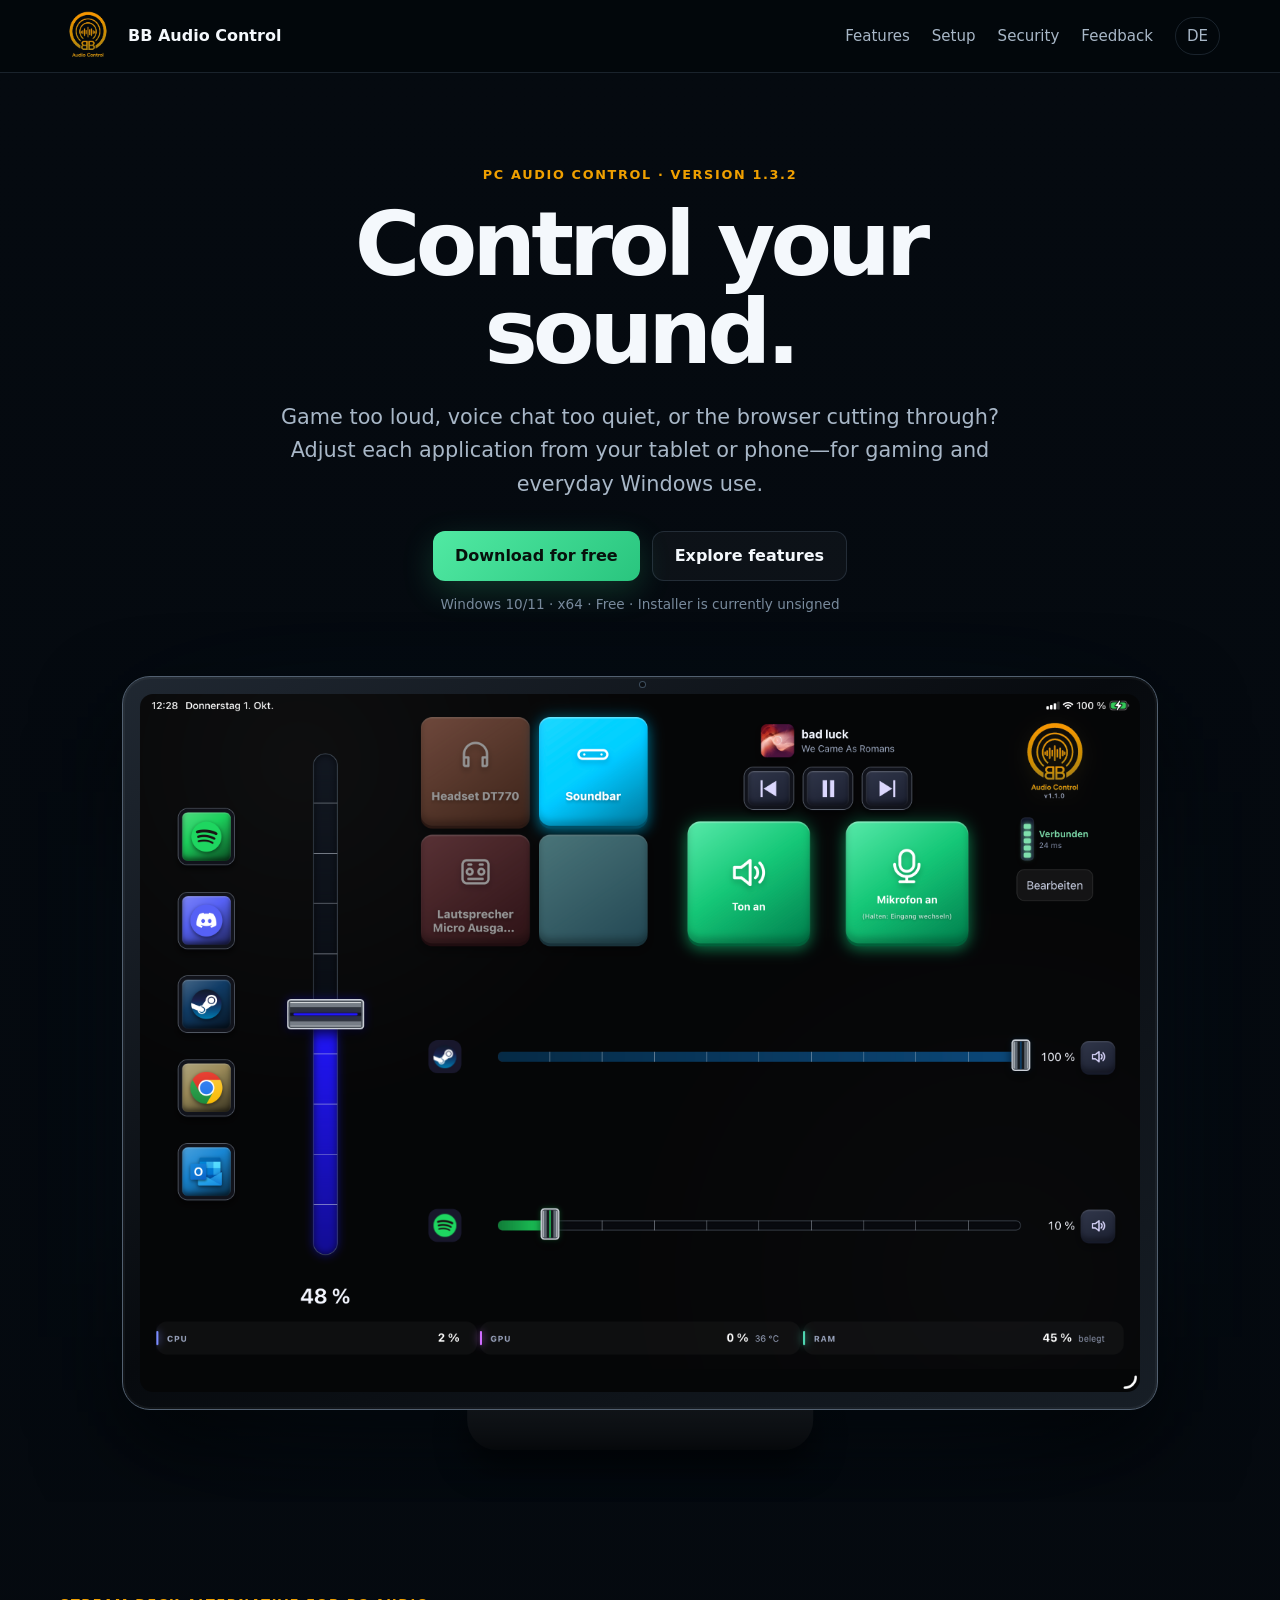
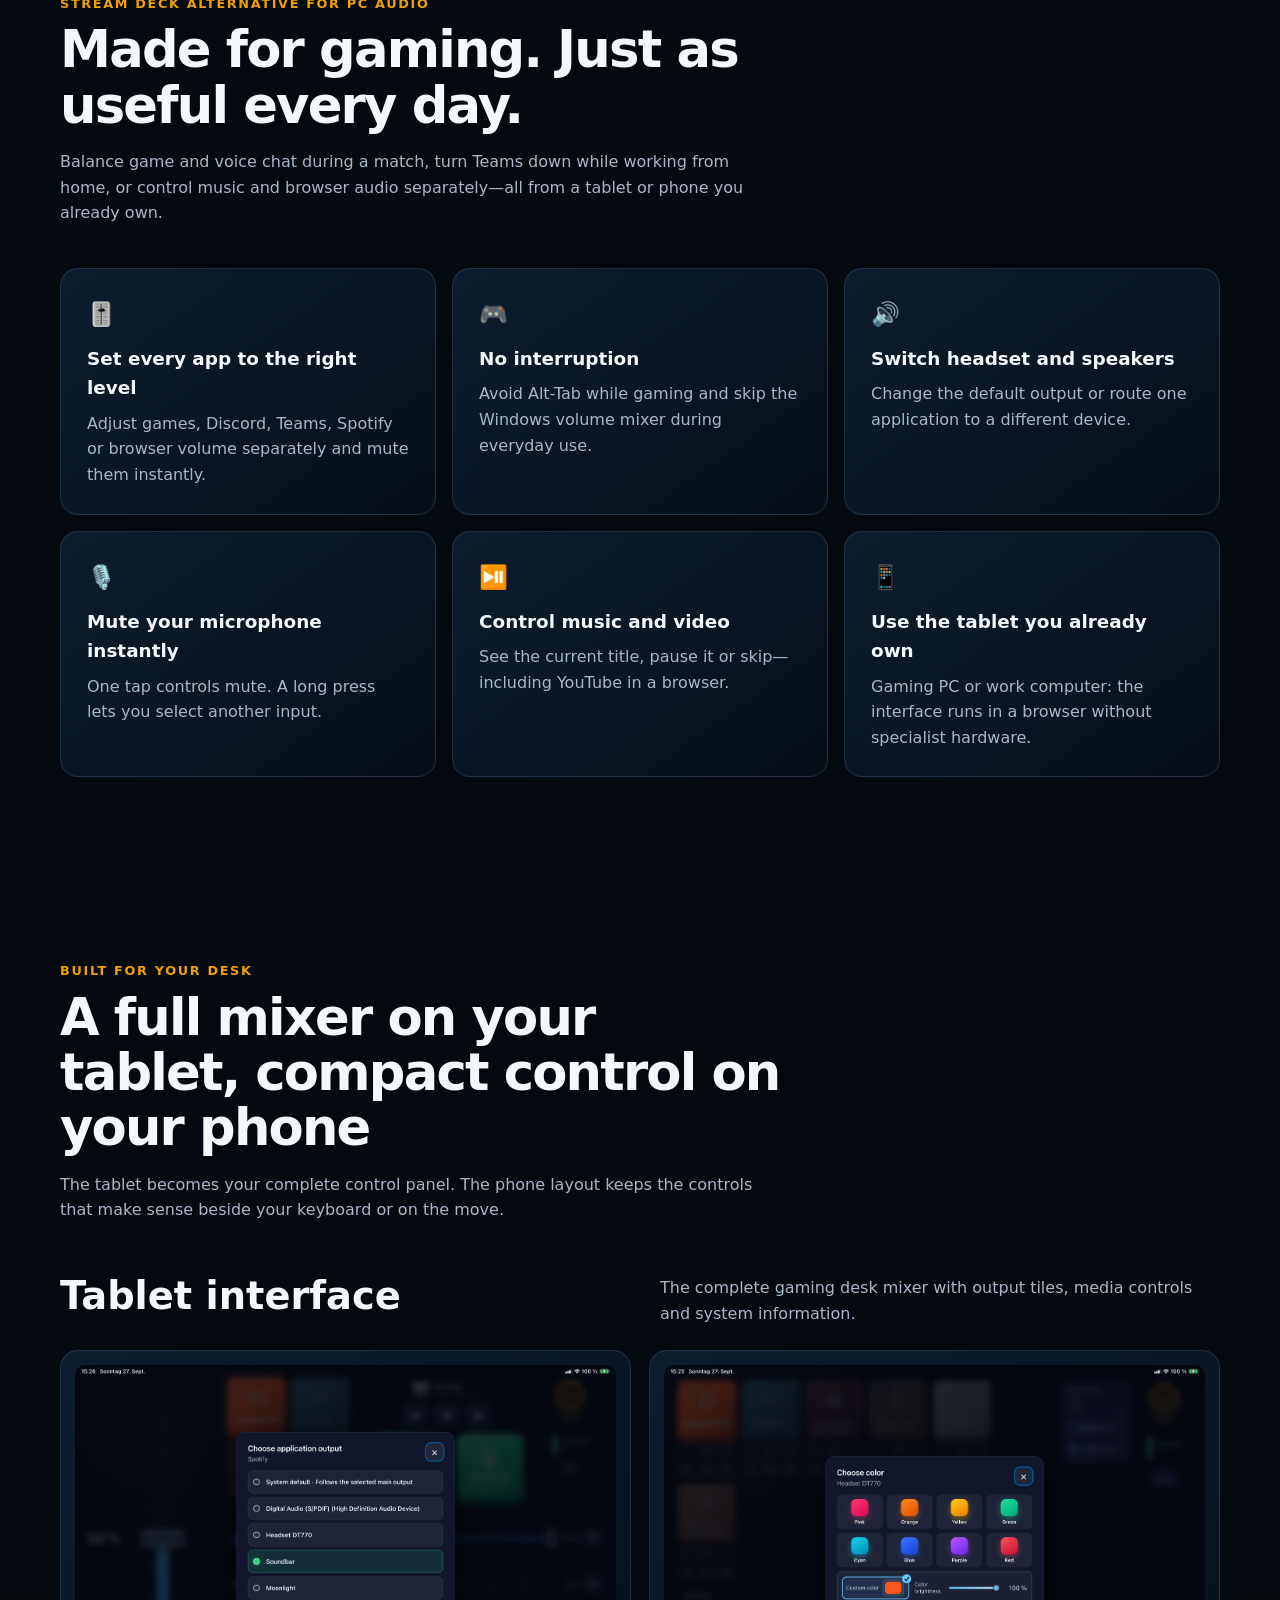
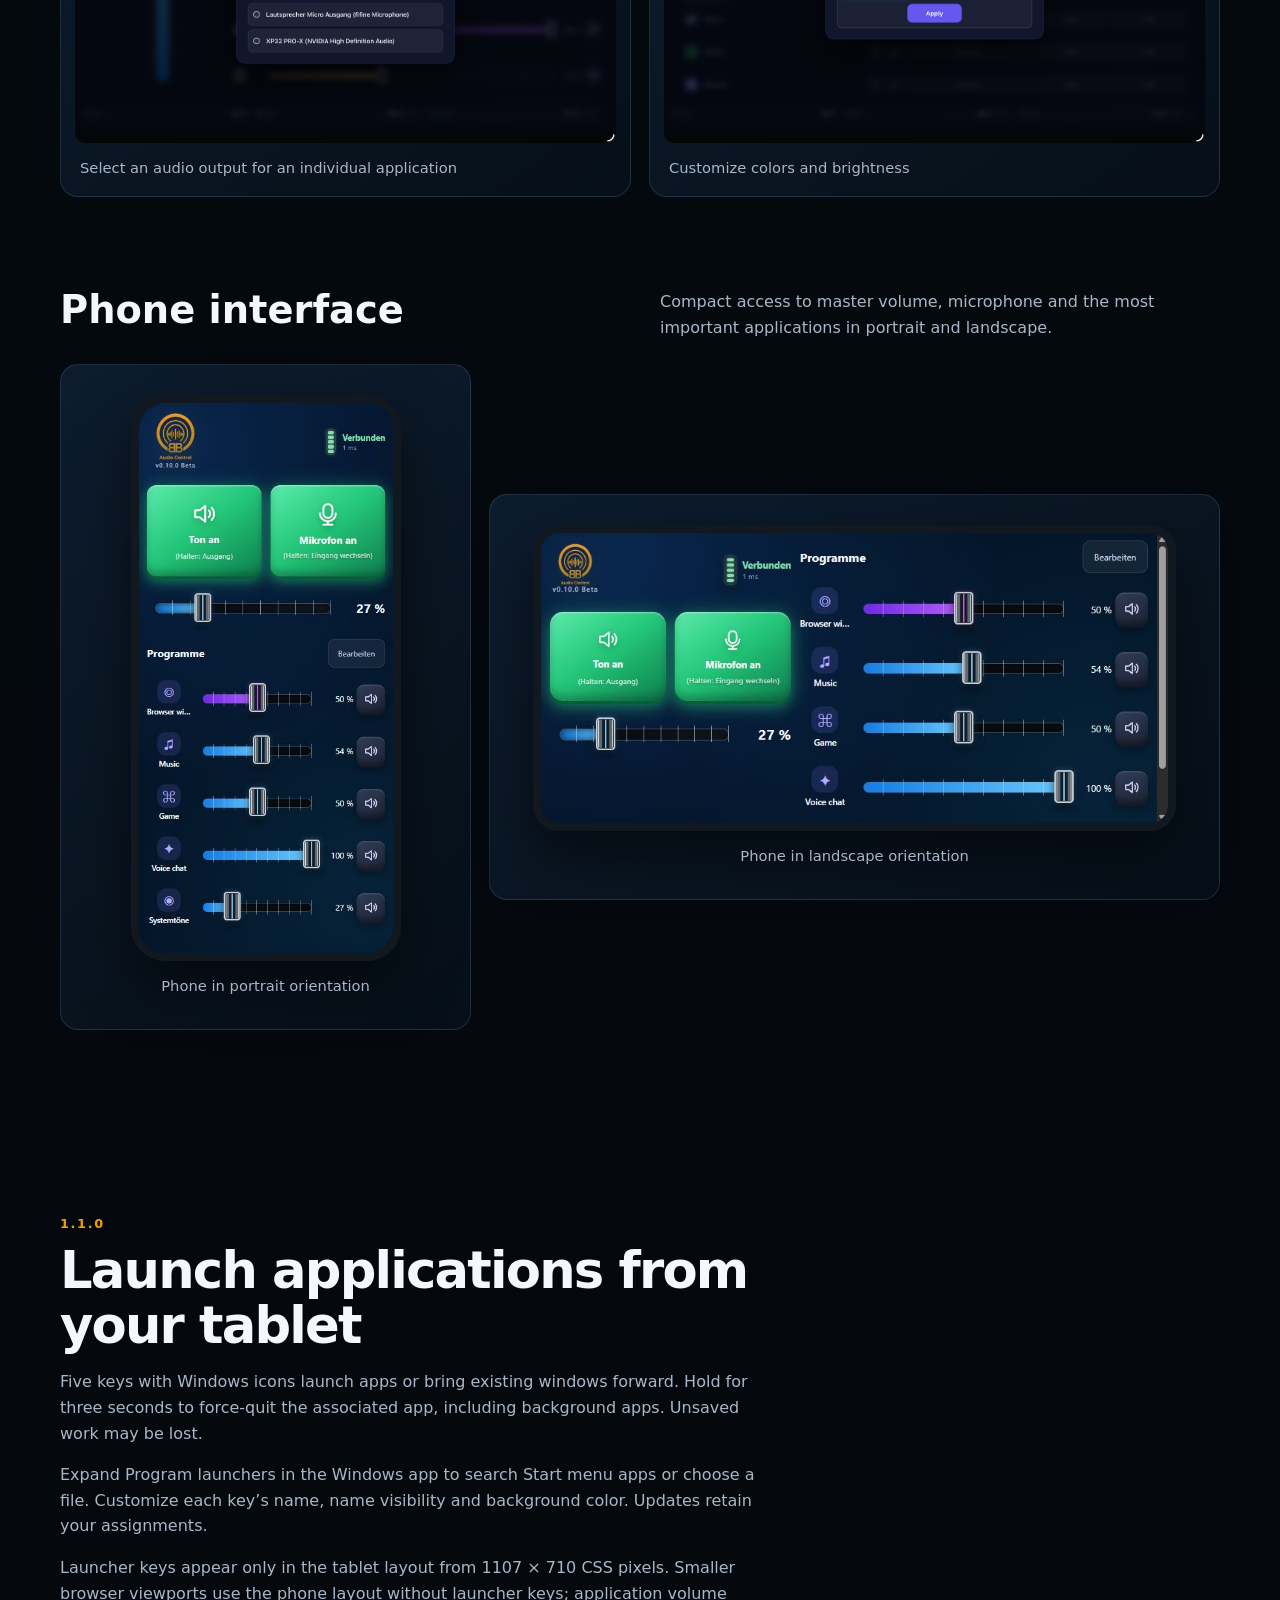
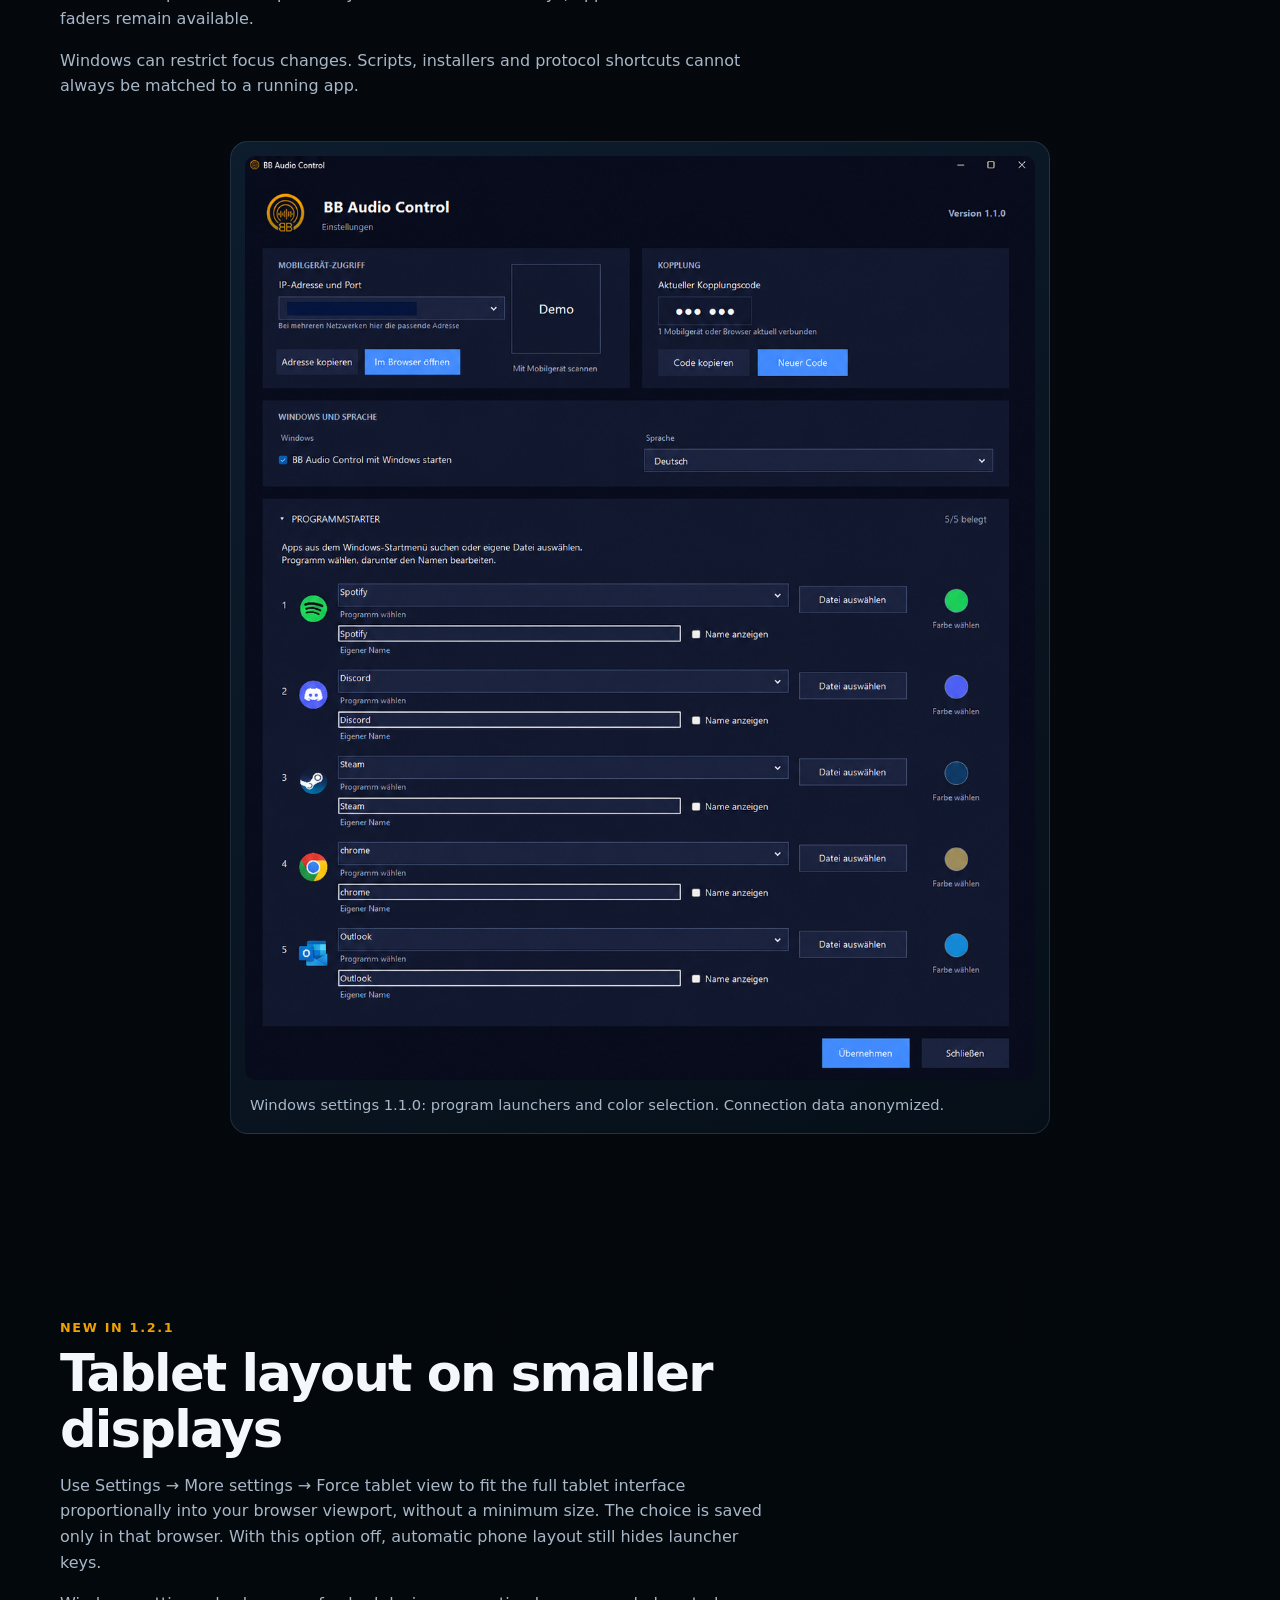
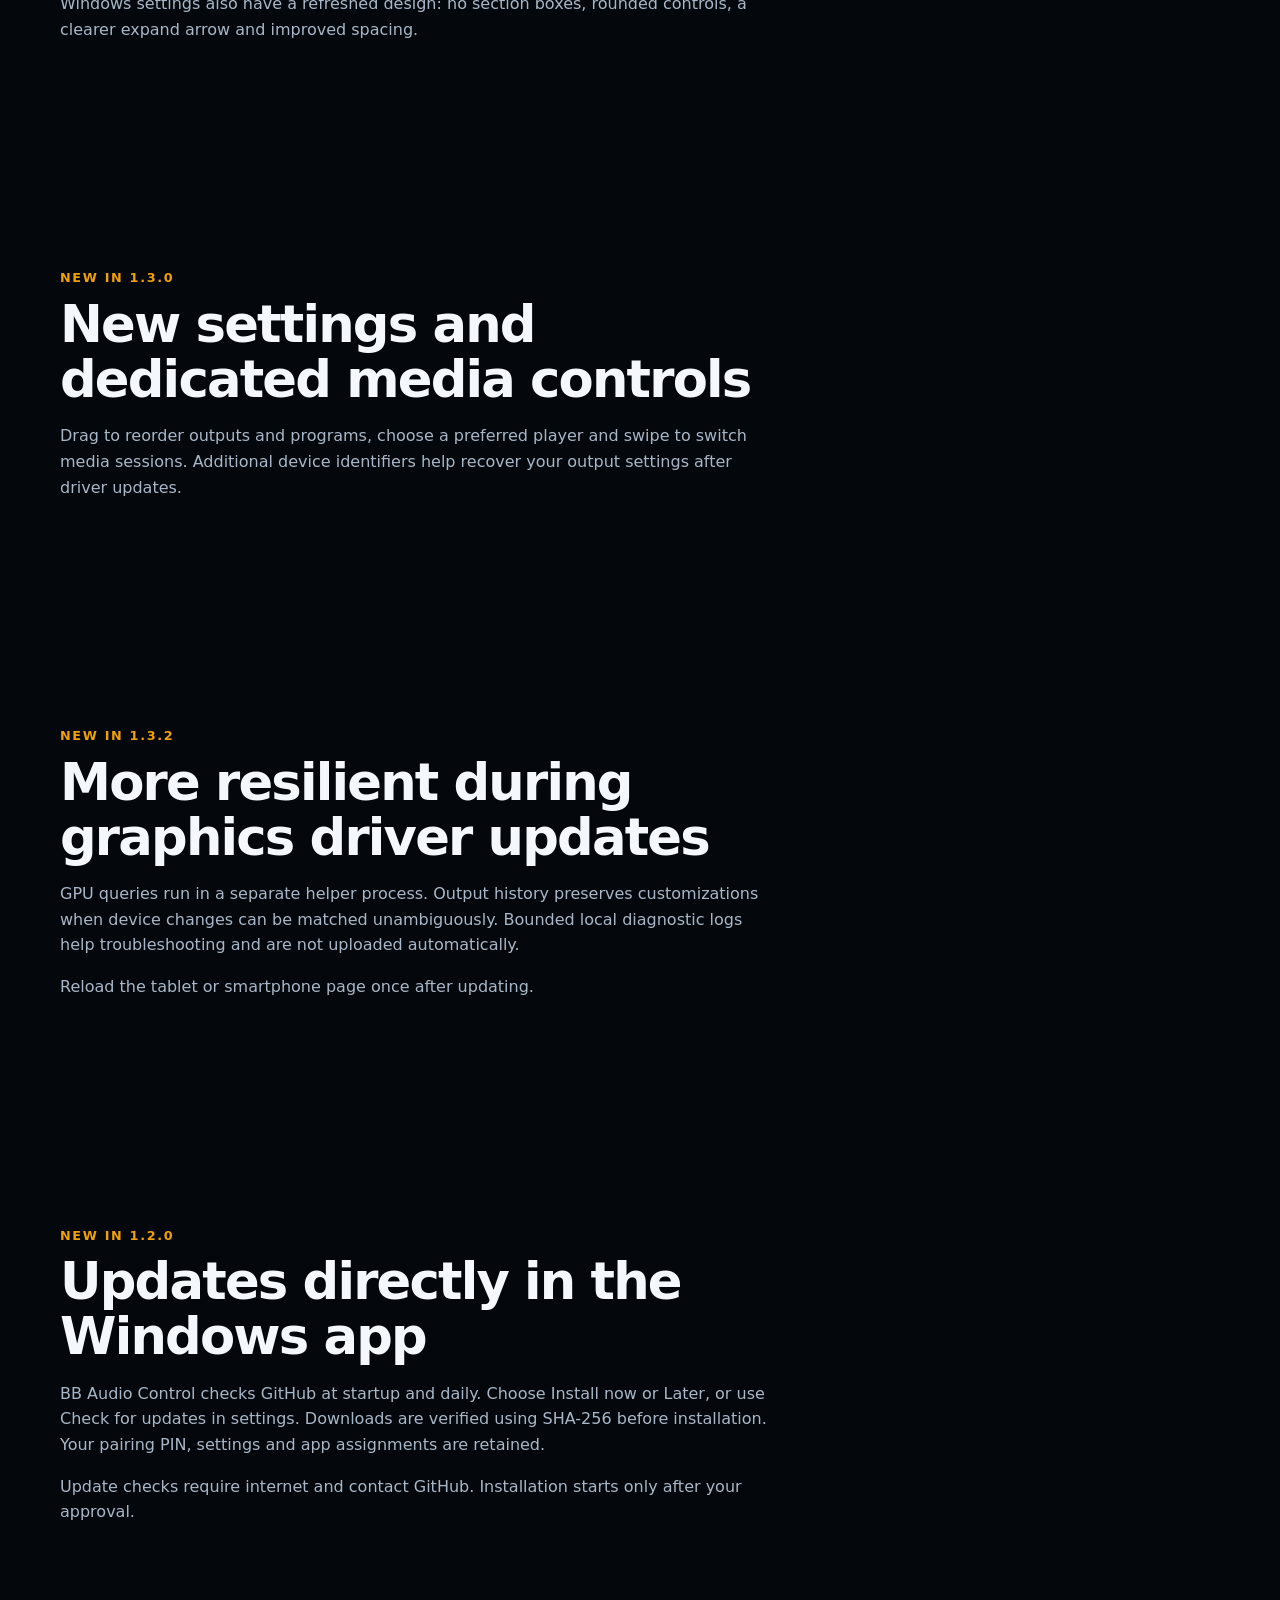
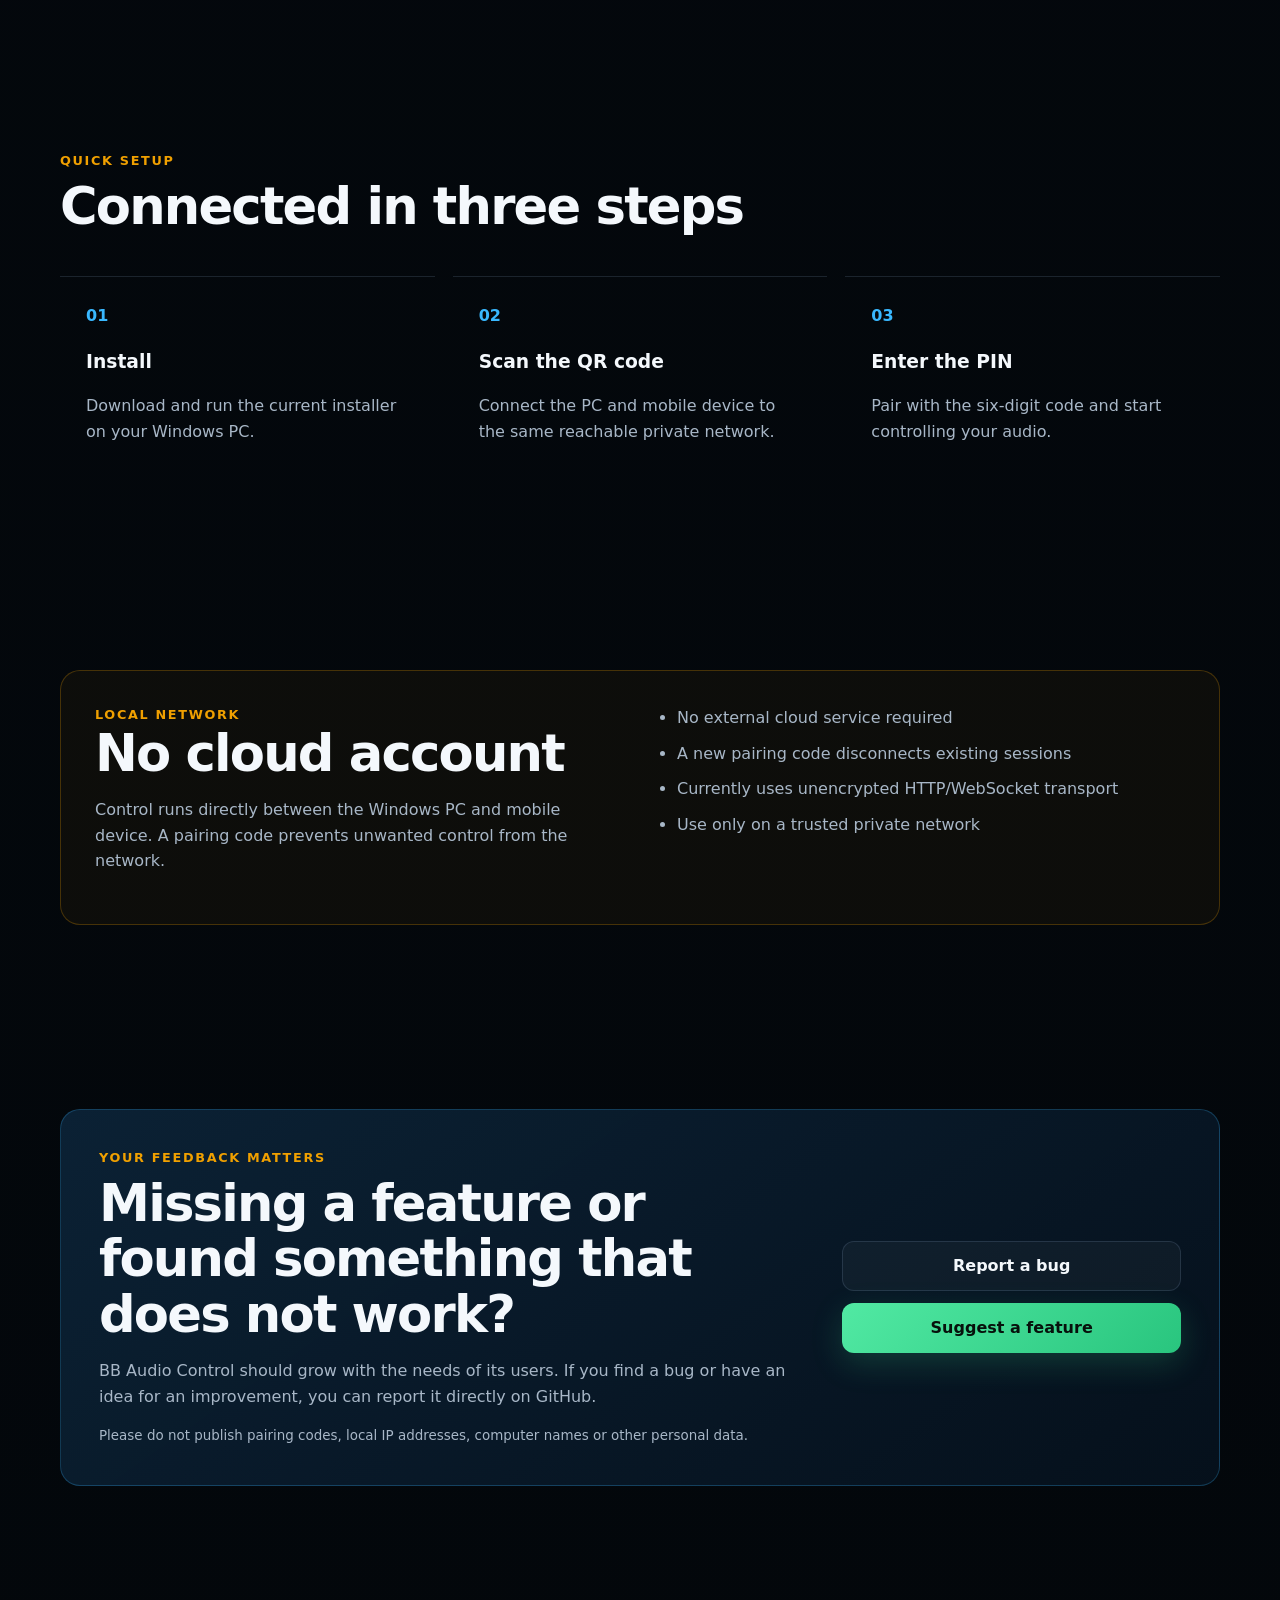
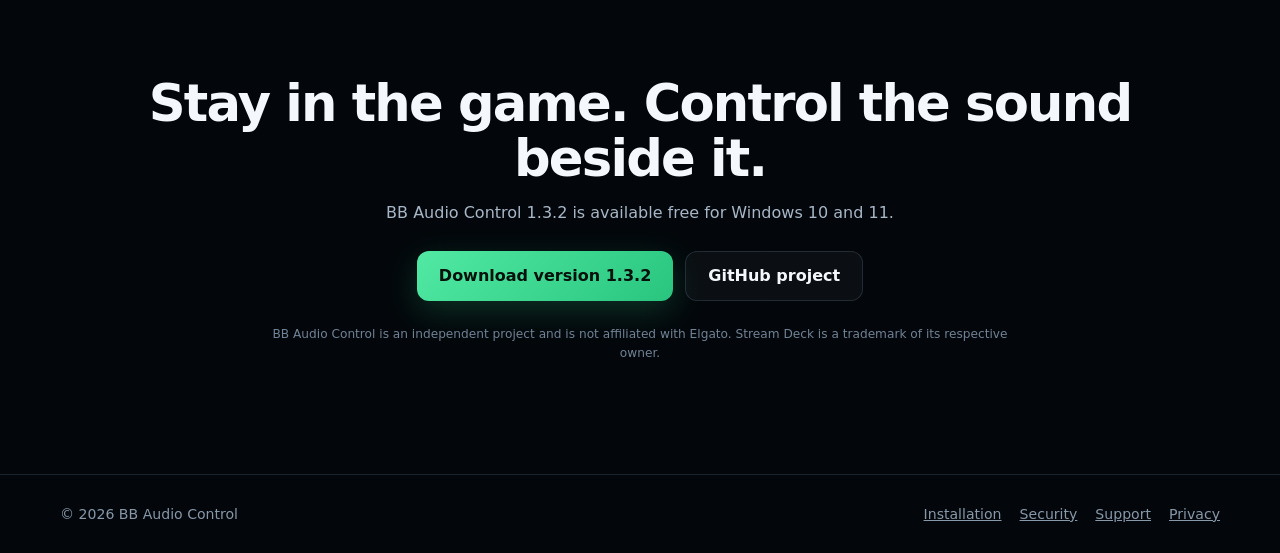
==== commit 60b54c6b: "docs: release 1.3.2 driver-update resilience and output history" ====
--- a/docs/en/index.html
+++ b/docs/en/index.html
@@ -8,12 +8,12 @@
   <link rel="alternate" hreflang="de" href="https://macson17.github.io/BB-Audio-Control/"><link rel="alternate" hreflang="en" href="https://macson17.github.io/BB-Audio-Control/en/">
   <link rel="stylesheet" href="../styles.css"><link rel="icon" href="../assets/logo.png">
   <meta property="og:title" content="BB Audio Control"><meta property="og:description" content="A Stream Deck alternative for PC audio—useful for gaming, working from home and everyday Windows use."><meta property="og:type" content="website"><meta property="og:url" content="https://macson17.github.io/BB-Audio-Control/en/"><meta property="og:image" content="https://macson17.github.io/BB-Audio-Control/assets/v1.1.0-tablet-dashboard.png">
-  <script type="application/ld+json">{"@context":"https://schema.org","@type":"SoftwareApplication","name":"BB Audio Control","applicationCategory":"MultimediaApplication","operatingSystem":"Windows 10, Windows 11","softwareVersion":"1.3.0","downloadUrl":"https://github.com/macson17/BB-Audio-Control/releases/tag/v1.3.0","description":"Local Windows audio mixer for tablets and smartphones.","offers":{"@type":"Offer","price":"0","priceCurrency":"EUR"}}</script>
+  <script type="application/ld+json">{"@context":"https://schema.org","@type":"SoftwareApplication","name":"BB Audio Control","applicationCategory":"MultimediaApplication","operatingSystem":"Windows 10, Windows 11","softwareVersion":"1.3.2","downloadUrl":"https://github.com/macson17/BB-Audio-Control/releases/tag/v1.3.2","description":"Local Windows audio mixer for tablets and smartphones.","offers":{"@type":"Offer","price":"0","priceCurrency":"EUR"}}</script>
 </head>
 <body>
   <header class="site-header"><div class="wrap nav"><a class="brand" href="#top"><img src="../assets/logo.png" alt=""><span>BB Audio Control</span></a><nav class="nav-links" aria-label="Main navigation"><a href="#features">Features</a><a href="#start">Setup</a><a href="#security">Security</a><a href="#feedback">Feedback</a><a href="../" class="language" lang="de">DE</a></nav></div></header>
   <main id="top">
-    <section class="hero"><div class="wrap"><div class="eyebrow">PC audio control · Version 1.3.0</div><h1>Control your sound.</h1><p class="lead">Game too loud, voice chat too quiet, or the browser cutting through? Adjust each application from your tablet or phone—for gaming and everyday Windows use.</p><div class="actions"><a class="button button-primary" href="https://github.com/macson17/BB-Audio-Control/releases/tag/v1.3.0">Download for free</a><a class="button button-secondary" href="#features">Explore features</a></div><p class="microcopy">Windows 10/11 · x64 · Free · Installer is currently unsigned</p><div class="hero-shot"><div class="tablet-frame"><img src="../assets/v1.1.0-tablet-dashboard.png" alt="BB Audio Control dashboard on a tablet" width="2778" height="1940"></div><div class="tablet-stand" aria-hidden="true"></div></div></div></section>
+    <section class="hero"><div class="wrap"><div class="eyebrow">PC audio control · Version 1.3.2</div><h1>Control your sound.</h1><p class="lead">Game too loud, voice chat too quiet, or the browser cutting through? Adjust each application from your tablet or phone—for gaming and everyday Windows use.</p><div class="actions"><a class="button button-primary" href="https://github.com/macson17/BB-Audio-Control/releases/tag/v1.3.2">Download for free</a><a class="button button-secondary" href="#features">Explore features</a></div><p class="microcopy">Windows 10/11 · x64 · Free · Installer is currently unsigned</p><div class="hero-shot"><div class="tablet-frame"><img src="../assets/v1.1.0-tablet-dashboard.png" alt="BB Audio Control dashboard on a tablet" width="2778" height="1940"></div><div class="tablet-stand" aria-hidden="true"></div></div></div></section>
     <section class="section" id="features"><div class="wrap"><div class="section-head"><div class="eyebrow">Stream Deck alternative for PC audio</div><h2>Made for gaming. Just as useful every day.</h2><p>Balance game and voice chat during a match, turn Teams down while working from home, or control music and browser audio separately—all from a tablet or phone you already own.</p></div><div class="grid">
       <article class="card"><div class="icon">🎚️</div><h3>Set every app to the right level</h3><p>Adjust games, Discord, Teams, Spotify or browser volume separately and mute them instantly.</p></article><article class="card"><div class="icon">🎮</div><h3>No interruption</h3><p>Avoid Alt-Tab while gaming and skip the Windows volume mixer during everyday use.</p></article><article class="card"><div class="icon">🔊</div><h3>Switch headset and speakers</h3><p>Change the default output or route one application to a different device.</p></article><article class="card"><div class="icon">🎙️</div><h3>Mute your microphone instantly</h3><p>One tap controls mute. A long press lets you select another input.</p></article><article class="card"><div class="icon">⏯️</div><h3>Control music and video</h3><p>See the current title, pause it or skip—including YouTube in a browser.</p></article><article class="card"><div class="icon">📱</div><h3>Use the tablet you already own</h3><p>Gaming PC or work computer: the interface runs in a browser without specialist hardware.</p></article>
     </div></div></section>
@@ -21,12 +21,13 @@
     <section class="section" id="launchers"><div class="wrap"><div class="section-head"><div class="eyebrow">1.1.0</div><h2>Launch applications from your tablet</h2><p>Five keys with Windows icons launch apps or bring existing windows forward. Hold for three seconds to force-quit the associated app, including background apps. Unsaved work may be lost.</p><p>Expand Program launchers in the Windows app to search Start menu apps or choose a file. Customize each key’s name, name visibility and background color. Updates retain your assignments.</p><p>Launcher keys appear only in the tablet layout from 1107 × 710 CSS pixels. Smaller browser viewports use the phone layout without launcher keys; application volume faders remain available.</p><p>Windows can restrict focus changes. Scripts, installers and protocol shortcuts cannot always be matched to a running app.</p></div><figure class="device-card windows-settings"><img src="../assets/v1.1.0-windows-settings.png" alt="Windows settings 1.1.0: program launchers and color selection. Connection data anonymized." loading="lazy" width="1159" height="1356"><figcaption>Windows settings 1.1.0: program launchers and color selection. Connection data anonymized.</figcaption></figure></div></section>
     <section class="section"><div class="wrap"><div class="section-head"><div class="eyebrow">New in 1.2.1</div><h2>Tablet layout on smaller displays</h2><p>Use Settings → More settings → Force tablet view to fit the full tablet interface proportionally into your browser viewport, without a minimum size. The choice is saved only in that browser. With this option off, automatic phone layout still hides launcher keys.</p><p>Windows settings also have a refreshed design: no section boxes, rounded controls, a clearer expand arrow and improved spacing.</p></div></div></section>
     <section class="section"><div class="wrap"><div class="section-head"><div class="eyebrow">New in 1.3.0</div><h2>New settings and dedicated media controls</h2><p>Drag to reorder outputs and programs, choose a preferred player and swipe to switch media sessions. Additional device identifiers help recover your output settings after driver updates.</p></div></div></section>
+    <section class="section"><div class="wrap"><div class="section-head"><div class="eyebrow">New in 1.3.2</div><h2>More resilient during graphics driver updates</h2><p>GPU queries run in a separate helper process. Output history preserves customizations when device changes can be matched unambiguously. Bounded local diagnostic logs help troubleshooting and are not uploaded automatically.</p><p>Reload the tablet or smartphone page once after updating.</p></div></div></section>
     <section class="section" id="updates"><div class="wrap"><div class="section-head"><div class="eyebrow">New in 1.2.0</div><h2>Updates directly in the Windows app</h2><p>BB Audio Control checks GitHub at startup and daily. Choose Install now or Later, or use Check for updates in settings. Downloads are verified using SHA-256 before installation. Your pairing PIN, settings and app assignments are retained.</p><p>Update checks require internet and contact GitHub. Installation starts only after your approval.</p></div></div></section>
 <section class="section" id="start"><div class="wrap"><div class="section-head"><div class="eyebrow">Quick setup</div><h2>Connected in three steps</h2></div><div class="steps"><article class="step"><h3>Install</h3><p>Download and run the current installer on your Windows PC.</p></article><article class="step"><h3>Scan the QR code</h3><p>Connect the PC and mobile device to the same reachable private network.</p></article><article class="step"><h3>Enter the PIN</h3><p>Pair with the six-digit code and start controlling your audio.</p></article></div></div></section>
     <section class="section" id="security"><div class="wrap security"><div><div class="eyebrow">Local network</div><h2>No cloud account</h2><p>Control runs directly between the Windows PC and mobile device. A pairing code prevents unwanted control from the network.</p></div><ul><li>No external cloud service required</li><li>A new pairing code disconnects existing sessions</li><li>Currently uses unencrypted HTTP/WebSocket transport</li><li>Use only on a trusted private network</li></ul></div></section>
     <section class="section" id="feedback"><div class="wrap feedback-panel"><div><div class="eyebrow">Your feedback matters</div><h2>Missing a feature or found something that does not work?</h2><p>BB Audio Control should grow with the needs of its users. If you find a bug or have an idea for an improvement, you can report it directly on GitHub.</p><p class="feedback-note">Please do not publish pairing codes, local IP addresses, computer names or other personal data.</p></div><div class="feedback-actions"><a class="button button-secondary" href="https://github.com/macson17/BB-Audio-Control/issues/new?template=bug_report.yml">Report a bug</a><a class="button button-primary" href="https://github.com/macson17/BB-Audio-Control/issues/new?template=feature_request.yml">Suggest a feature</a></div></div></section>
 
-    <section class="cta"><div class="wrap"><h2>Stay in the game. Control the sound beside it.</h2><p>BB Audio Control 1.3.0 is available free for Windows 10 and 11.</p><div class="actions"><a class="button button-primary" href="https://github.com/macson17/BB-Audio-Control/releases/tag/v1.3.0">Download version 1.3.0</a><a class="button button-secondary" href="https://github.com/macson17/BB-Audio-Control">GitHub project</a></div><p class="trademark-note">BB Audio Control is an independent project and is not affiliated with Elgato. Stream Deck is a trademark of its respective owner.</p></div></section>
+    <section class="cta"><div class="wrap"><h2>Stay in the game. Control the sound beside it.</h2><p>BB Audio Control 1.3.2 is available free for Windows 10 and 11.</p><div class="actions"><a class="button button-primary" href="https://github.com/macson17/BB-Audio-Control/releases/tag/v1.3.2">Download version 1.3.2</a><a class="button button-secondary" href="https://github.com/macson17/BB-Audio-Control">GitHub project</a></div><p class="trademark-note">BB Audio Control is an independent project and is not affiliated with Elgato. Stream Deck is a trademark of its respective owner.</p></div></section>
   </main>
   <footer><div class="wrap footer-row"><span>© 2026 BB Audio Control</span><div class="footer-links"><a href="https://github.com/macson17/BB-Audio-Control/blob/main/README-Installation.md">Installation</a><a href="https://github.com/macson17/BB-Audio-Control/blob/main/SECURITY.md">Security</a><a href="https://github.com/macson17/BB-Audio-Control/issues">Support</a><a href="privacy/">Privacy</a></div></div></footer>
 </body></html>
